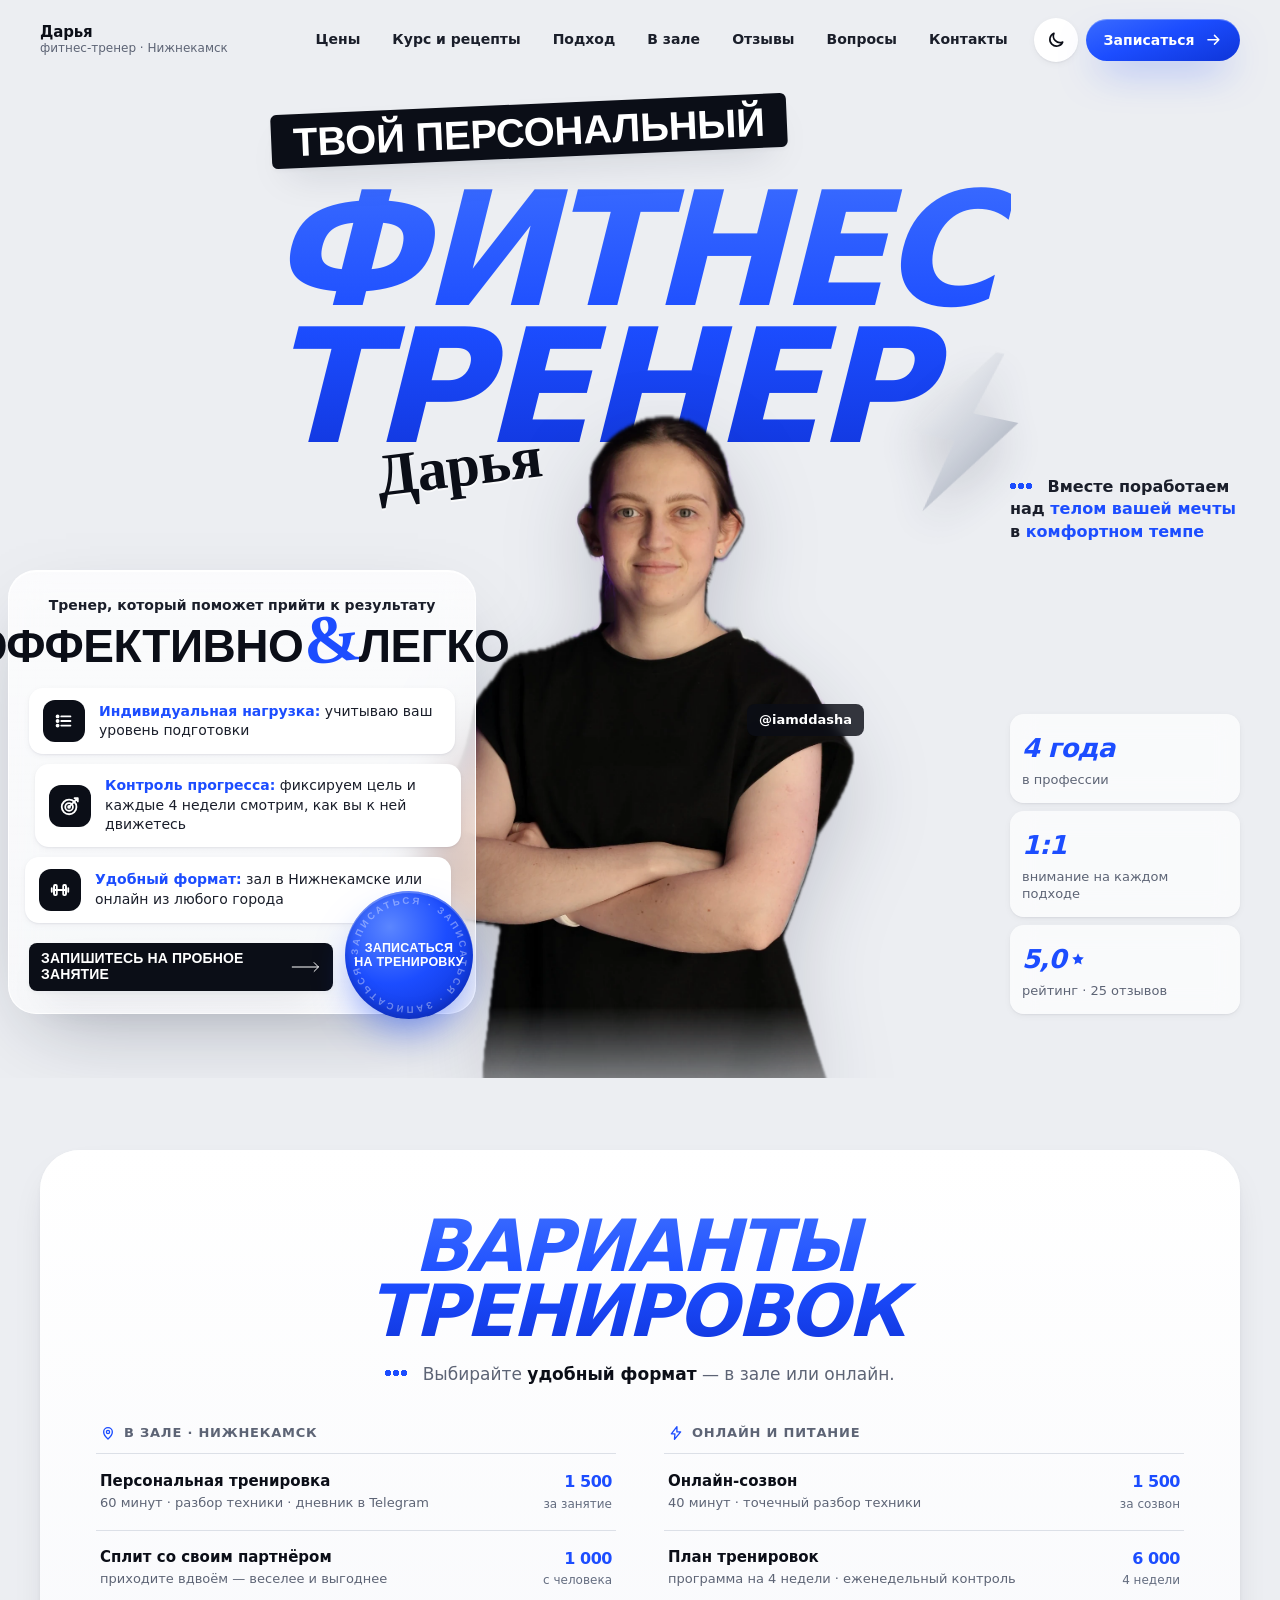
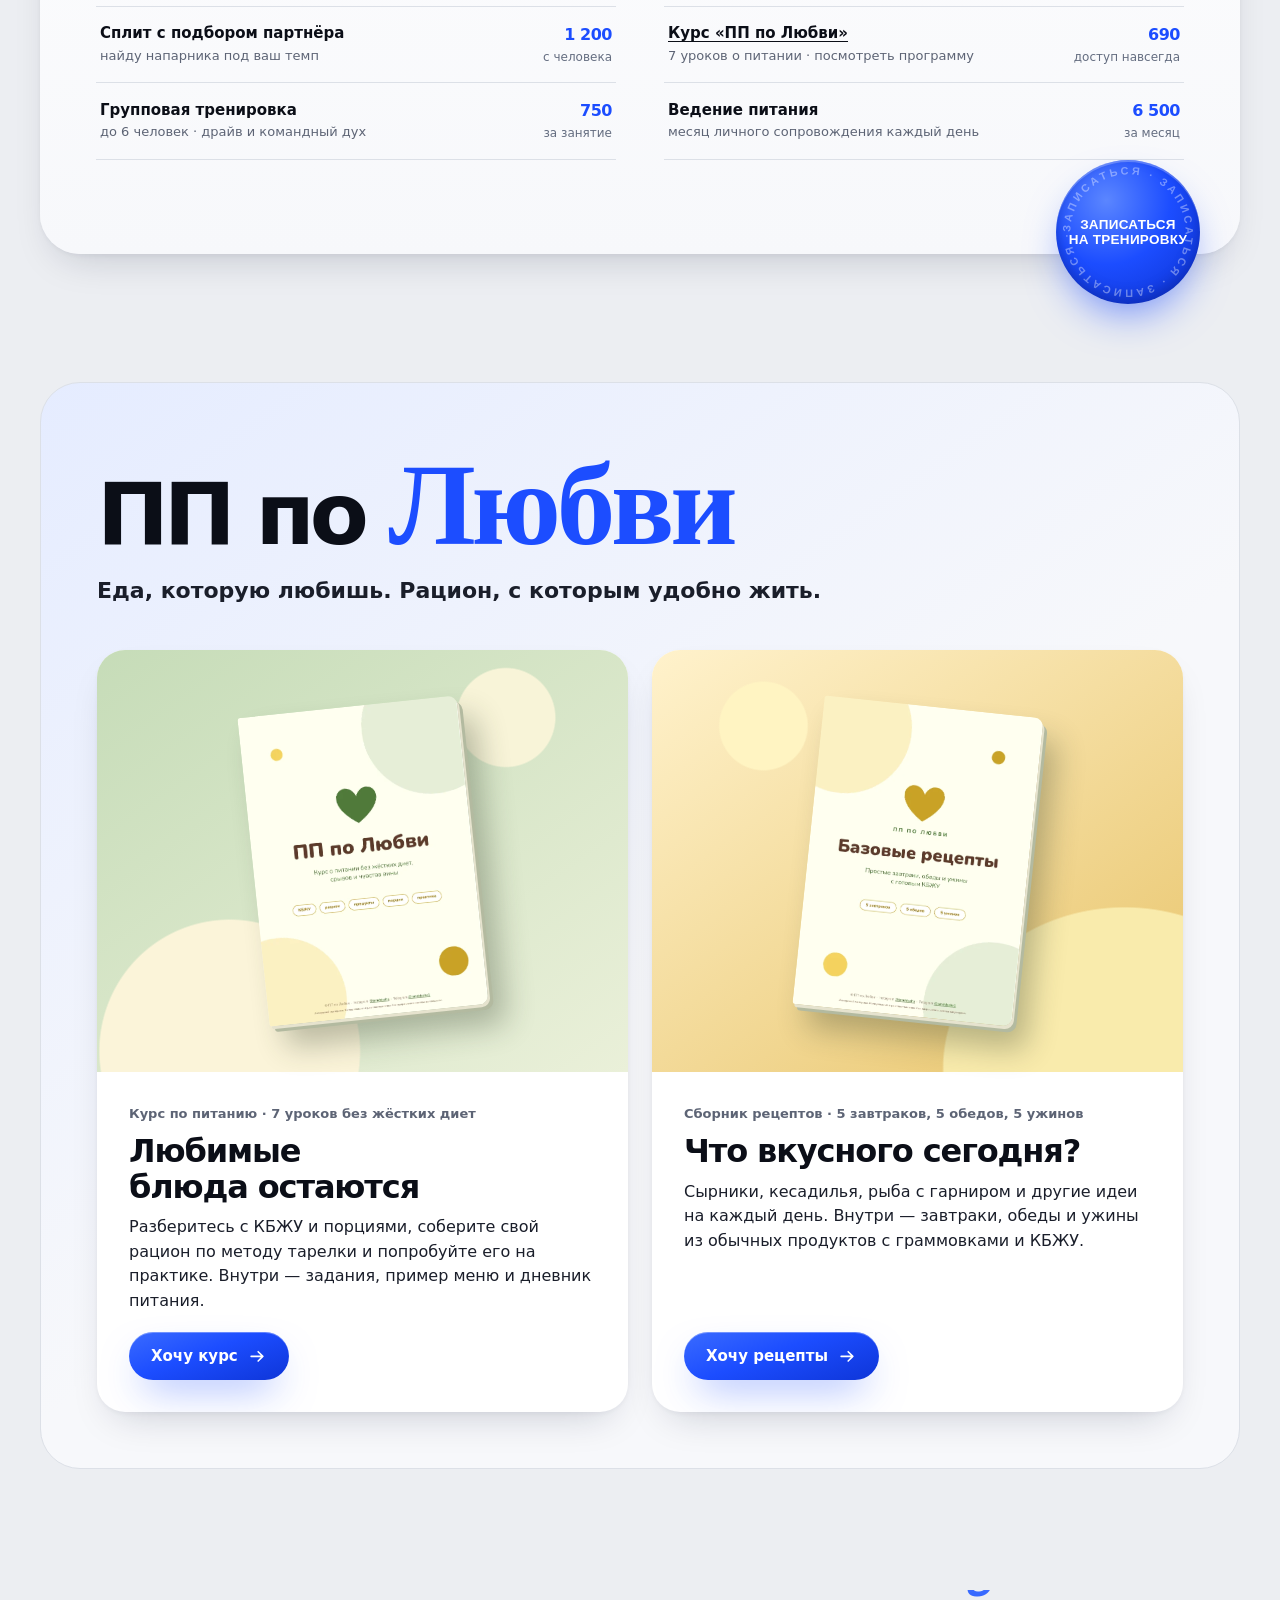
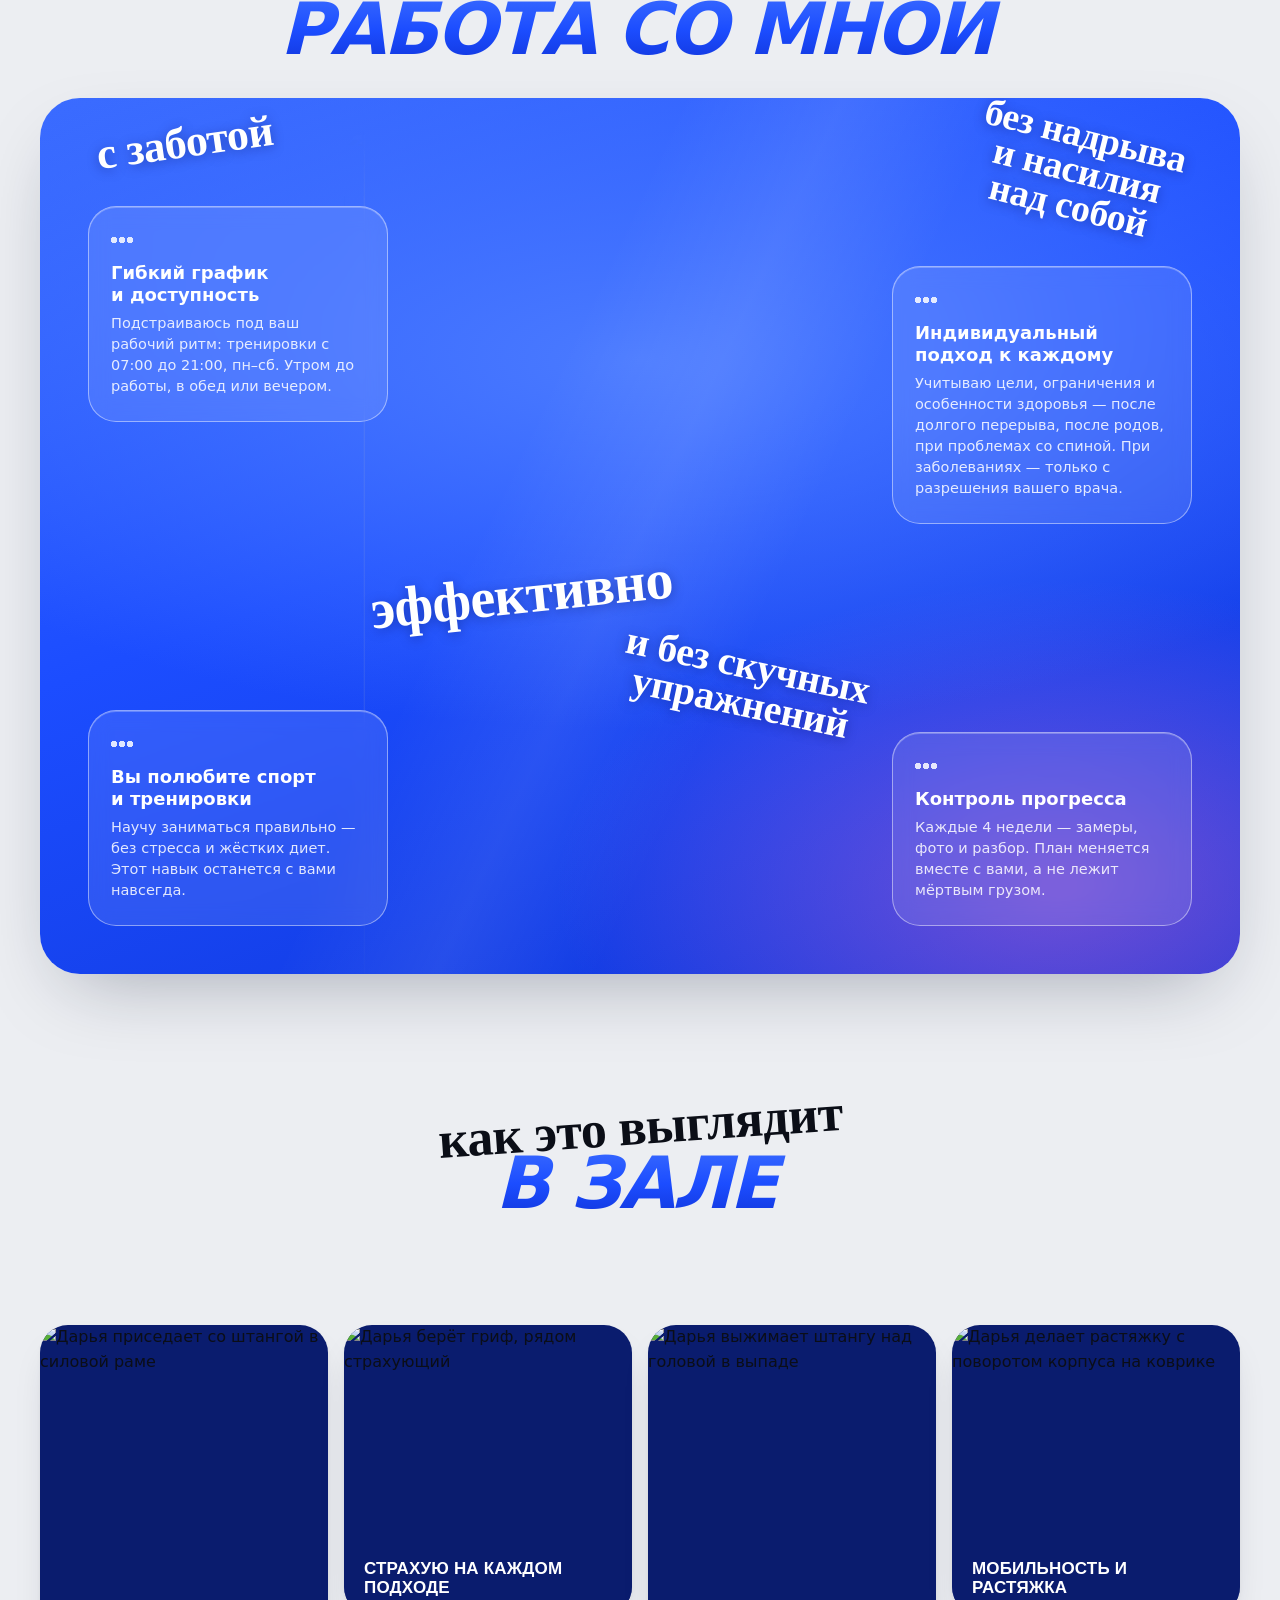
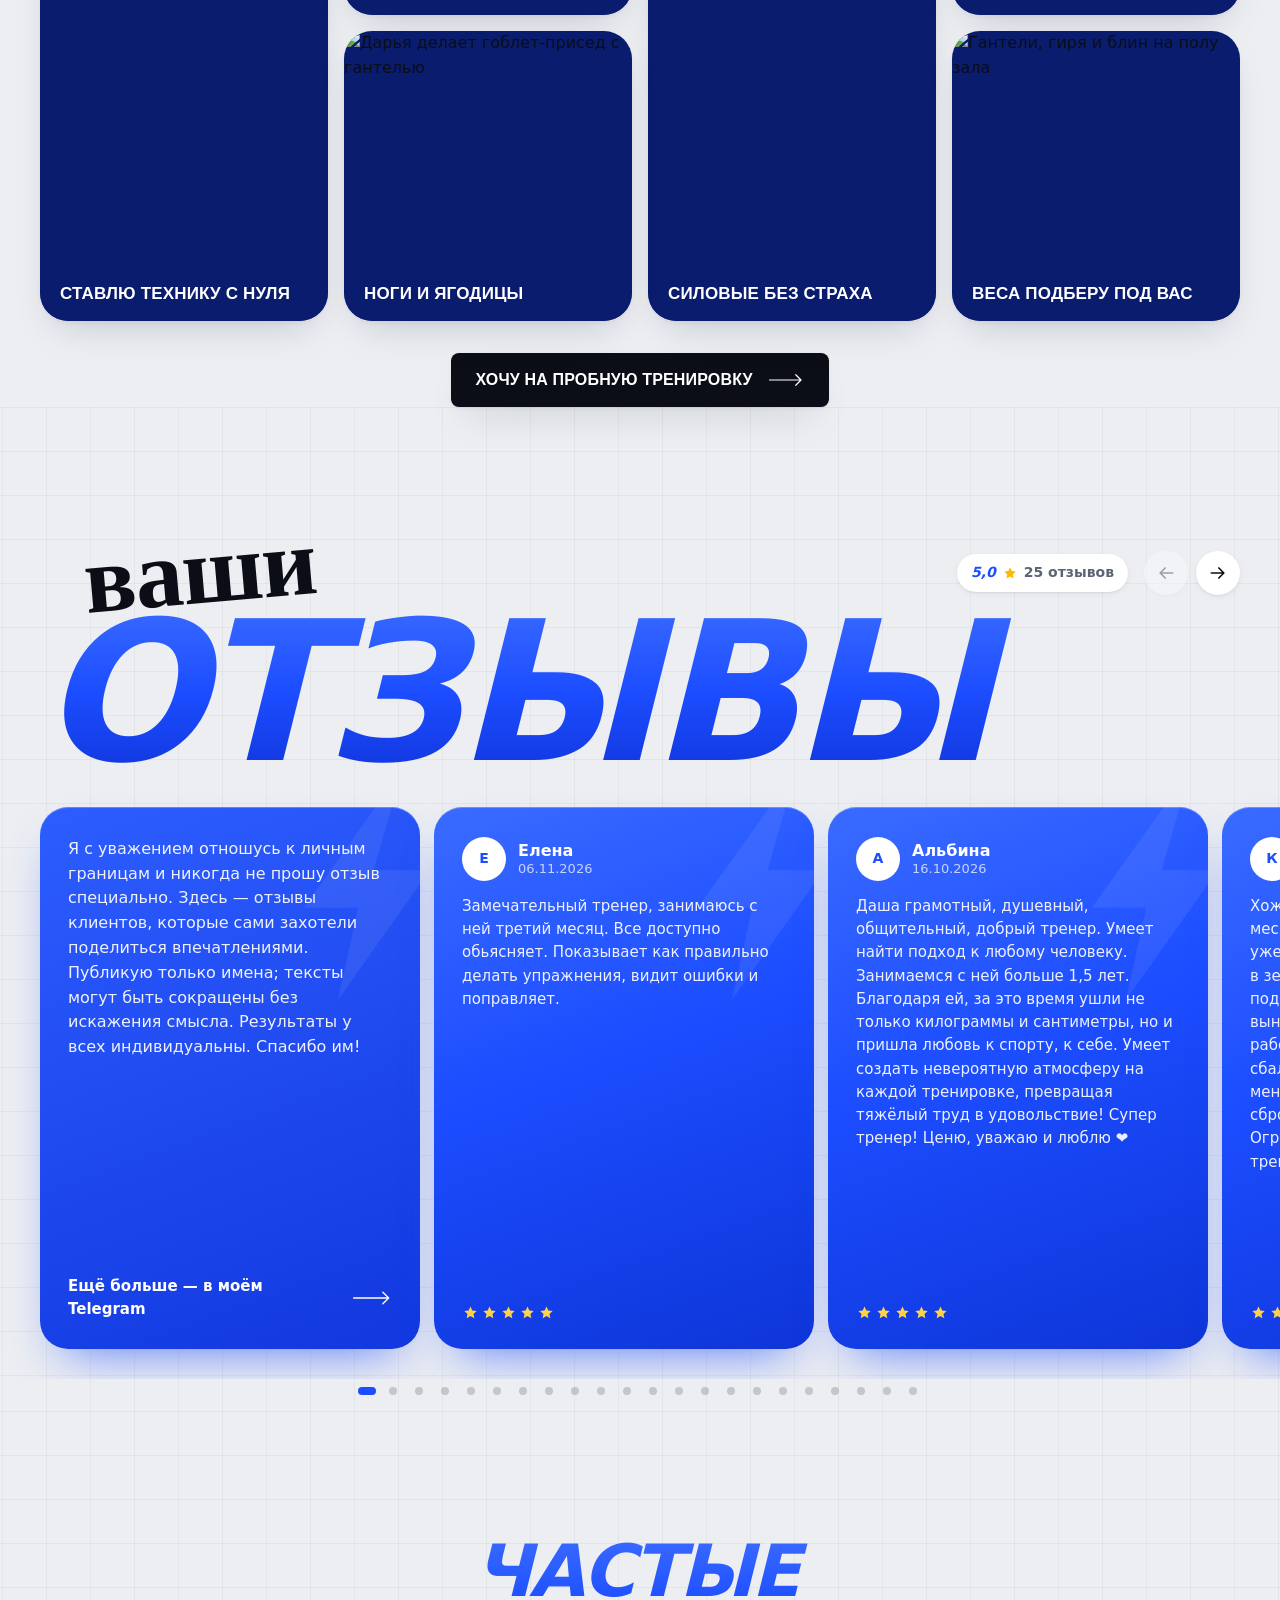
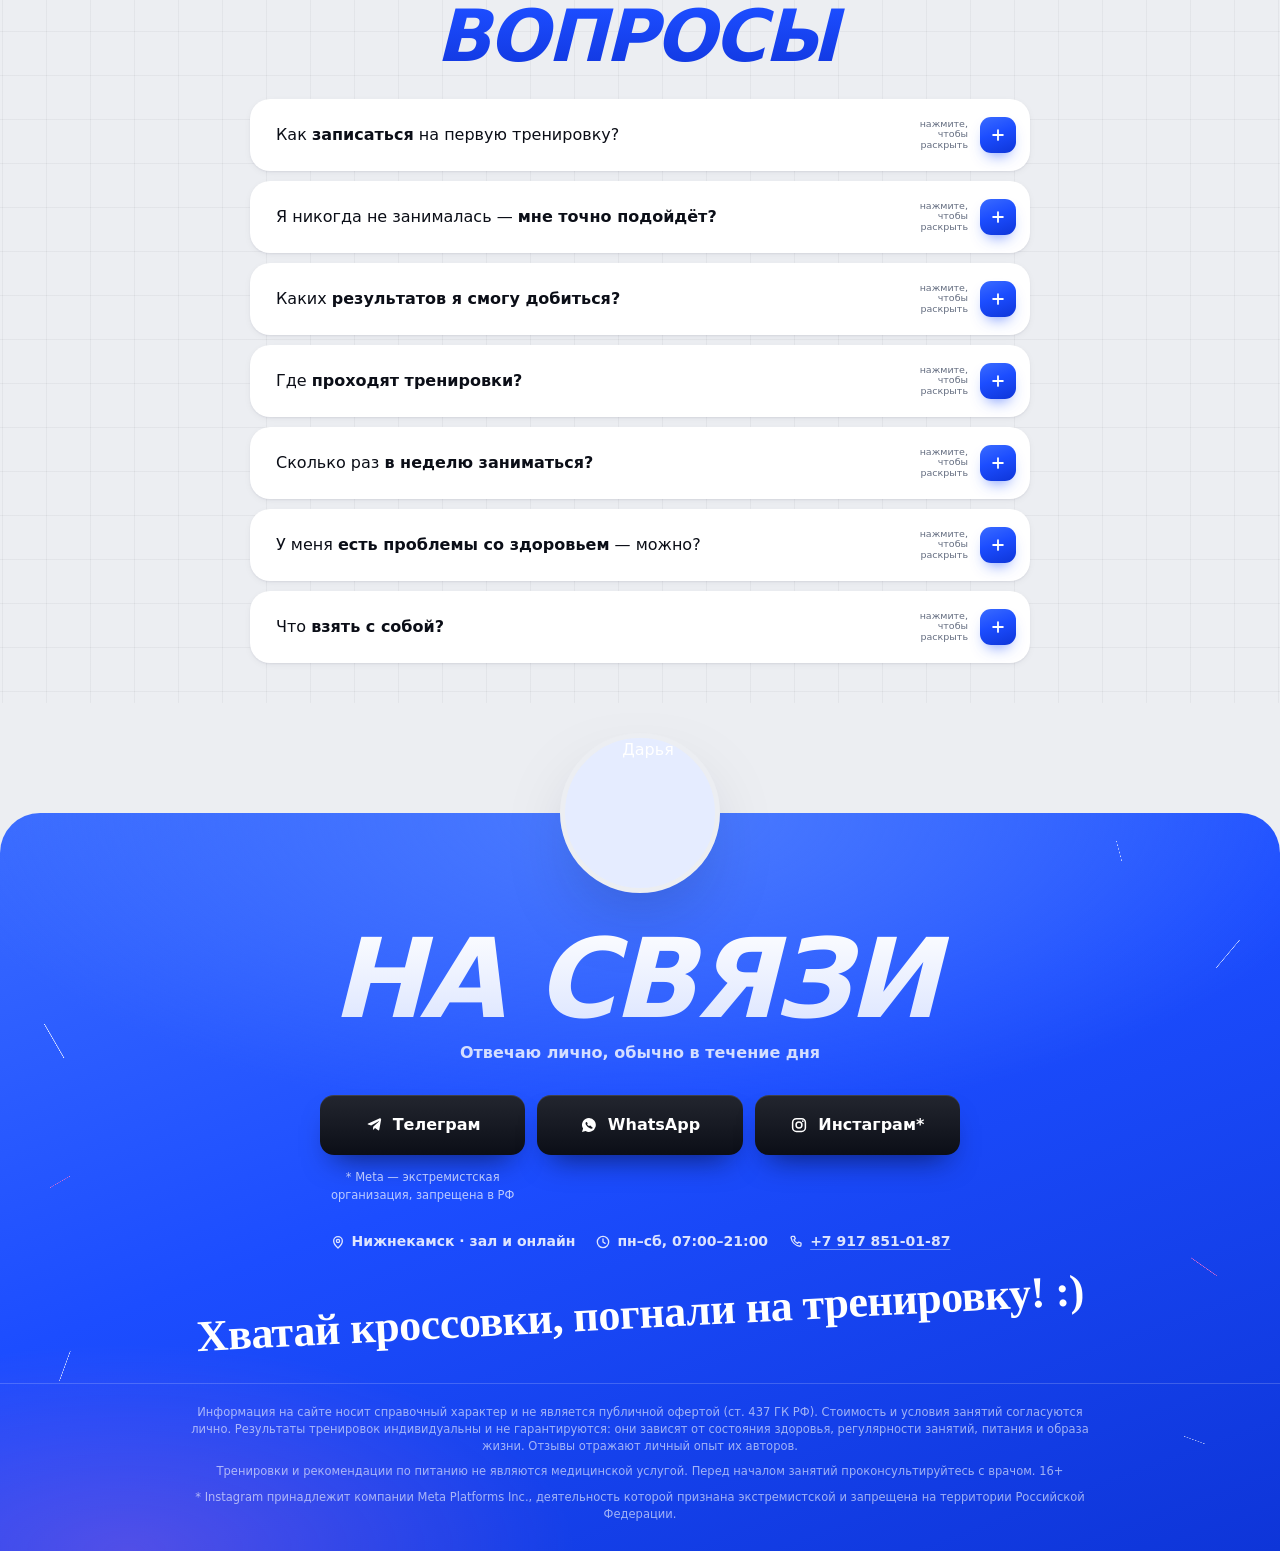
==== index.html @ 1521e399 "feat: add nutrition courses and polish the booking site" ====
<!DOCTYPE html>
<html lang="ru">
<head>
<meta charset="utf-8">
<meta name="viewport" content="width=device-width, initial-scale=1, viewport-fit=cover">
<title>Дарья — персональный фитнес-тренер в Нижнекамске</title>
<meta name="description" content="Персональные, сплит- и групповые тренировки в Нижнекамске и онлайн. Программа под ваш график, курс по питанию без жёстких диет и сборник рецептов с КБЖУ.">
<meta name="color-scheme" content="light dark">
<meta name="theme-color" content="#ECEEF2" media="(prefers-color-scheme: light)" data-theme-color="light">
<meta name="theme-color" content="#0B0E17" media="(prefers-color-scheme: dark)" data-theme-color="dark">
<script>
  /* apply the saved theme before first paint to avoid a light flash */
  (function () {
    try {
      var t = localStorage.getItem('theme');
      if (t === 'dark' || t === 'light') document.documentElement.setAttribute('data-theme', t);
    } catch (e) { /* storage blocked — follow the system theme */ }
  })();
</script>
<meta name="format-detection" content="telephone=no">
<link rel="canonical" href="https://manath-iq.github.io/trener-bot-site/">

<meta property="og:type" content="website">
<meta property="og:locale" content="ru_RU">
<meta property="og:title" content="Дарья — персональный фитнес-тренер в Нижнекамске">
<meta property="og:description" content="Тренировки в зале и онлайн, сплиты с партнёром, питание и техника. Работаем над телом вашей мечты — без надрыва и скучных упражнений.">
<meta property="og:url" content="https://manath-iq.github.io/trener-bot-site/">
<meta property="og:image" content="https://manath-iq.github.io/trener-bot-site/assets/img/og-cover.png?v=2">
<meta property="og:image:width" content="1200">
<meta property="og:image:height" content="630">
<meta property="og:image:alt" content="Дарья — персональный фитнес-тренер в Нижнекамске и онлайн">
<meta name="twitter:card" content="summary_large_image">

<link rel="icon" href="assets/img/favicon.svg" type="image/svg+xml">
<link rel="apple-touch-icon" href="assets/img/favicon.svg">
<link rel="preload" href="assets/fonts/unbounded-800-cyrillic.woff2" as="font" type="font/woff2" crossorigin>
<link rel="preload" href="assets/fonts/manrope-600-cyrillic.woff2" as="font" type="font/woff2" crossorigin>
<link rel="preload" href="assets/img/hero-bg.webp" as="image">
<link rel="stylesheet" href="assets/fonts/fonts.css?v=2">
<link rel="stylesheet" href="assets/css/styles.css?v=20">
<noscript><style>.cutout__img{opacity:1}.rv{opacity:1;transform:none}</style></noscript>
</head>
<body>

<!-- ============ ICON SPRITE ============ -->
<svg class="sprite" aria-hidden="true" focusable="false" width="0" height="0">
  <defs>
    <symbol id="i-arrow" viewBox="0 0 24 24"><path d="M4 12h15M13 6l6 6-6 6"/></symbol>
    <symbol id="i-arrow-long" viewBox="0 0 48 24"><path d="M2 12h42M37 5l7 7-7 7"/></symbol>
    <symbol id="i-check" viewBox="0 0 24 24"><path d="M4.5 12.5 9.5 17.5 19.5 6.5"/></symbol>
    <symbol id="i-star" viewBox="0 0 24 24"><path d="M12 3.5l2.6 5.6 6.1.8-4.5 4.2 1.2 6-5.4-3-5.4 3 1.2-6L3.3 9.9l6.1-.8z" fill="currentColor" stroke="none"/></symbol>
    <symbol id="i-pin" viewBox="0 0 24 24"><path d="M12 21s6.5-5.6 6.5-10.5A6.5 6.5 0 0 0 5.5 10.5C5.5 15.4 12 21 12 21z"/><circle cx="12" cy="10.5" r="2.4"/></symbol>
    <symbol id="i-clock" viewBox="0 0 24 24"><circle cx="12" cy="12" r="8.5"/><path d="M12 7.5V12l3.2 2"/></symbol>
    <symbol id="i-phone" viewBox="0 0 24 24"><path d="M6.5 3.5h3l1.4 3.6-2 1.5a10.5 10.5 0 0 0 5.5 5.5l1.5-2 3.6 1.4v3c0 1-.8 1.9-1.9 1.9A15.5 15.5 0 0 1 4.6 5.4c0-1 .9-1.9 1.9-1.9z"/></symbol>
    <symbol id="i-list" viewBox="0 0 24 24"><path d="M9 7h10M9 12h10M9 17h10"/><circle cx="5" cy="7" r="1.1" fill="currentColor"/><circle cx="5" cy="12" r="1.1" fill="currentColor"/><circle cx="5" cy="17" r="1.1" fill="currentColor"/></symbol>
    <symbol id="i-target" viewBox="0 0 24 24"><circle cx="11" cy="13" r="8"/><circle cx="11" cy="13" r="4.2"/><circle cx="11" cy="13" r="1" fill="currentColor"/><path d="M11 13 20.5 3.5M17 3.5h3.5V7"/></symbol>
    <symbol id="i-dumbbell" viewBox="0 0 24 24"><path d="M5.5 8.5v7M3 10v4M18.5 8.5v7M21 10v4M5.5 12h13"/><rect x="5.5" y="6.5" width="3" height="11" rx="1"/><rect x="15.5" y="6.5" width="3" height="11" rx="1"/></symbol>
    <symbol id="i-bolt" viewBox="0 0 24 24"><path d="M13.4 2.5 5 13.2h5.4L9.7 21.5 19 10.4h-5.6z"/></symbol>
    <symbol id="i-chevron" viewBox="0 0 24 24"><path d="M6 9.5 12 15.5 18 9.5"/></symbol>
    <symbol id="i-plus" viewBox="0 0 24 24"><path d="M12 5.5v13M5.5 12h13"/></symbol>
    <symbol id="i-close" viewBox="0 0 24 24"><path d="M6 6l12 12M18 6 6 18"/></symbol>
    <symbol id="i-menu" viewBox="0 0 24 24"><path d="M4 8h16M4 16h16"/></symbol>
    <symbol id="i-copy" viewBox="0 0 24 24"><rect x="8.5" y="8.5" width="11" height="11" rx="2.5"/><path d="M15.5 8.5v-1a2.5 2.5 0 0 0-2.5-2.5H7a2.5 2.5 0 0 0-2.5 2.5V13a2.5 2.5 0 0 0 2.5 2.5h1"/></symbol>
    <symbol id="i-tg" viewBox="0 0 24 24"><path d="M21.6 4.3 19 18.4c-.2.9-.7 1.1-1.5.7l-4.1-3-2 1.9c-.2.2-.4.4-.8.4l.3-4.2 7.7-7c.3-.3 0-.5-.5-.2L8.2 12.6l-4.1-1.3c-.9-.3-.9-.9.2-1.3L19.8 3c.8-.3 1.5.2 1.3 1.3z" fill="currentColor" stroke="none"/></symbol>
    <symbol id="i-ig" viewBox="0 0 24 24"><rect x="3.5" y="3.5" width="17" height="17" rx="5"/><circle cx="12" cy="12" r="3.9"/><circle cx="17.1" cy="6.9" r="1.15" fill="currentColor" stroke="none"/></symbol>
    <symbol id="i-sun" viewBox="0 0 24 24"><circle cx="12" cy="12" r="4"/><path d="M12 2.5v2M12 19.5v2M4.6 4.6 6 6M18 18l1.4 1.4M2.5 12h2M19.5 12h2M4.6 19.4 6 18M18 6l1.4-1.4"/></symbol>
    <symbol id="i-moon" viewBox="0 0 24 24"><path d="M20 14.5A8 8 0 0 1 9.5 4a8 8 0 1 0 10.5 10.5z"/></symbol>
    <symbol id="i-wa" viewBox="0 0 24 24"><path d="M12 2.6a9.3 9.3 0 0 0-7.9 14.2l-1.4 4.6 4.7-1.3A9.3 9.3 0 1 0 12 2.6zm5.1 13c-.2.6-1.2 1.2-1.7 1.3-.5.1-1 .1-1.7-.1a11.8 11.8 0 0 1-5.8-5.1c-.4-.7-.6-1.4-.5-2 0-.5.5-1.4 1-1.6.3-.1.7-.1.9.1l.8 1.4c.1.2.1.4 0 .6l-.4.5c-.1.2-.2.3 0 .6.4.7 1.4 1.7 2.2 2.1.3.1.4.1.6-.1l.5-.5c.2-.2.4-.2.6-.1l1.4.8c.2.2.3.5.2.8z" fill="currentColor" stroke="none"/></symbol>
  </defs>
</svg>

<a class="skiplink" href="#hero">К содержанию</a>

<div class="progress" aria-hidden="true"><span class="progress__bar" data-progress></span></div>

<!-- ============ NAV ============ -->
<header class="nav" data-nav>
  <div class="shell nav__inner">
    <a class="brand" href="#hero" aria-label="Дарья — на главную">
      <span class="brand__text"><b>Дарья</b><i>фитнес-тренер · Нижнекамск</i></span>
    </a>

    <nav class="nav__links" aria-label="Основная навигация">
      <a href="#formats">Цены</a>
      <a href="#nutrition">Курс и рецепты</a>
      <a href="#work">Подход</a>
      <a href="#gym">В зале</a>
      <a href="#reviews">Отзывы</a>
      <a href="#faq">Вопросы</a>
      <a href="#contact">Контакты</a>
    </nav>

    <div class="nav__side">
      <button class="themebtn" type="button" data-theme-toggle aria-label="Тёмная тема" aria-pressed="false">
        <svg class="ic themebtn__moon" aria-hidden="true"><use href="#i-moon"/></svg>
        <svg class="ic themebtn__sun" aria-hidden="true"><use href="#i-sun"/></svg>
      </button>
      <button class="btn btn--primary btn--sm nav__cta" type="button" data-open-modal>
        <span>Записаться</span>
        <svg class="ic" aria-hidden="true"><use href="#i-arrow"/></svg>
      </button>
      <button class="burger" type="button" aria-label="Меню" aria-expanded="false" aria-controls="site-menu" data-burger>
        <svg class="ic" aria-hidden="true"><use href="#i-menu"/></svg>
      </button>
    </div>
  </div>

  <div class="nav__panel" id="site-menu" data-nav-panel hidden>
    <a href="#formats">Варианты тренировок</a>
    <a href="#nutrition">Курс и рецепты</a>
    <a href="#work">Работа со мной</a>
    <a href="#gym">В зале</a>
    <a href="#reviews">Отзывы</a>
    <a href="#faq">Частые вопросы</a>
    <a href="#contact">На связи</a>
    <button class="nav__theme" type="button" data-theme-toggle aria-pressed="false">
      <svg class="ic themebtn__moon" aria-hidden="true"><use href="#i-moon"/></svg>
      <svg class="ic themebtn__sun" aria-hidden="true"><use href="#i-sun"/></svg>
      <span>Тёмная тема</span>
    </button>
    <button class="btn btn--primary btn--wide" type="button" data-open-modal>
      <span>Записаться на тренировку</span>
      <svg class="ic" aria-hidden="true"><use href="#i-arrow"/></svg>
    </button>
  </div>
</header>

<main>

<!-- ============ HERO ============ -->
<section class="hero" id="hero">
  <div class="hero__bg" aria-hidden="true"></div>

  <div class="shell hero__stage">
    <div class="hero__head">
      <div class="hero__titlebox">
        <span class="label rv" data-reveal>Твой персональный</span>
        <h1 class="hero__title display rv" data-reveal style="--i:1">
          <span>Фитнес</span>
          <span>тренер</span>
        </h1>
        <p class="hero__sub rv" data-reveal style="--i:2">
          <span class="dots" aria-hidden="true"></span>
          Вместе поработаем над <b>телом вашей мечты</b> в&nbsp;<b>комфортном темпе</b>
        </p>
      </div>
    </div>

    <div class="hero__media">
      <svg class="hero__bolt" viewBox="0 0 100 130" aria-hidden="true" data-parallax="0.08">
        <defs>
          <linearGradient id="bolt-g" x1="0" y1="0" x2="1" y2="1">
            <stop offset="0" stop-color="#FFFFFF"/>
            <stop offset=".55" stop-color="#C9CED8"/>
            <stop offset="1" stop-color="#8E96A6"/>
          </linearGradient>
        </defs>
        <path d="M62 4 14 72h32L34 126l54-76H55L68 4z" fill="url(#bolt-g)"/>
      </svg>

      <figure class="cutout cutout--hero" data-cutout>
        <img class="cutout__img" src="assets/img/daria-hero-plain.webp" alt="Дарья, персональный фитнес-тренер" width="1024" height="1813" fetchpriority="high">
      </figure>

      <span class="hero__sign script" aria-hidden="true">Дарья</span>
      <span class="hero__handle">@iamddasha</span>
    </div>

    <div class="hero__card glass rv" data-reveal style="--i:3">
      <p class="hero__kicker">Тренер, который поможет прийти к результату</p>
      <p class="hero__motto"><span>Эффективно</span><span class="amp script" aria-hidden="true">&amp;</span><span>легко</span></p>

      <ul class="perks">
        <li class="perk">
          <span class="perk__ic"><svg class="ic" aria-hidden="true"><use href="#i-list"/></svg></span>
          <p><b>Индивидуальная нагрузка:</b> учитываю ваш уровень подготовки</p>
        </li>
        <li class="perk">
          <span class="perk__ic"><svg class="ic" aria-hidden="true"><use href="#i-target"/></svg></span>
          <p><b>Контроль прогресса:</b> фиксируем цель и каждые 4 недели смотрим, как вы к ней движетесь</p>
        </li>
        <li class="perk">
          <span class="perk__ic"><svg class="ic" aria-hidden="true"><use href="#i-dumbbell"/></svg></span>
          <p><b>Удобный формат:</b> зал в Нижнекамске или онлайн из любого города</p>
        </li>
      </ul>

      <div class="cta-row">
        <button class="strip" type="button" data-open-modal data-trial>
          <span>Запишитесь на пробное занятие</span>
          <svg class="ic" aria-hidden="true"><use href="#i-arrow-long"/></svg>
        </button>
        <button class="badge" type="button" data-open-modal data-magnetic aria-label="Записаться на тренировку">
          <svg class="badge__ring" viewBox="0 0 200 200" aria-hidden="true">
            <path id="ring-1" d="M100 100m-80 0a80 80 0 1 1 160 0a80 80 0 1 1-160 0" fill="none"/>
            <text><textPath href="#ring-1" textLength="500">ЗАПИСАТЬСЯ · ЗАПИСАТЬСЯ · ЗАПИСАТЬСЯ · </textPath></text>
          </svg>
          <span class="badge__text">Записаться<br>на тренировку</span>
        </button>
      </div>
    </div>

    <dl class="hero__stats rv" data-reveal style="--i:4">
      <div><dt>4 года</dt><dd>в профессии</dd></div>
      <div><dt>1:1</dt><dd>внимание на каждом подходе</dd></div>
      <div><dt>5,0<svg class="ic" aria-hidden="true"><use href="#i-star"/></svg></dt><dd>рейтинг · 25 отзывов</dd></div>
    </dl>
  </div>
</section>

<!-- ============ PRICES ============ -->
<section class="sec" id="formats">
  <div class="shell">
    <div class="panel prices rv" data-reveal>
      <h2 class="display display--center">Варианты<br>тренировок</h2>
      <p class="lead lead--center">
        <span class="dots" aria-hidden="true"></span>
        Выбирайте <b>удобный формат</b> — в зале или онлайн.
      </p>

      <div class="pricing">
        <div class="pricegroup">
          <h3 class="pricegroup__title"><svg class="ic" aria-hidden="true"><use href="#i-pin"/></svg>В зале · Нижнекамск</h3>
          <ul class="pricelist">
            <li class="pricerow">
              <span class="pricerow__main"><b>Персональная тренировка</b><i>60 минут · разбор техники · дневник в Telegram</i></span>
              <span class="pricerow__price"><span class="pricebox"><b>1 500</b><i>за занятие</i></span></span>
            </li>
            <li class="pricerow">
              <span class="pricerow__main"><b>Сплит со своим партнёром</b><i>приходите вдвоём — веселее и выгоднее</i></span>
              <span class="pricerow__price"><span class="pricebox"><b>1 000</b><i>с человека</i></span></span>
            </li>
            <li class="pricerow">
              <span class="pricerow__main"><b>Сплит с подбором партнёра</b><i>найду напарника под ваш темп</i></span>
              <span class="pricerow__price"><span class="pricebox"><b>1 200</b><i>с человека</i></span></span>
            </li>
            <li class="pricerow">
              <span class="pricerow__main"><b>Групповая тренировка</b><i>до 6 человек · драйв и командный дух</i></span>
              <span class="pricerow__price"><span class="pricebox"><b>750</b><i>за занятие</i></span></span>
            </li>
          </ul>
        </div>

        <div class="pricegroup">
          <h3 class="pricegroup__title"><svg class="ic" aria-hidden="true"><use href="#i-bolt"/></svg>Онлайн и питание</h3>
          <ul class="pricelist">
            <li class="pricerow">
              <span class="pricerow__main"><b>Онлайн-созвон</b><i>40 минут · точечный разбор техники</i></span>
              <span class="pricerow__price"><span class="pricebox"><b>1 500</b><i>за созвон</i></span></span>
            </li>
            <li class="pricerow">
              <span class="pricerow__main"><b>План тренировок</b><i>программа на 4 недели · еженедельный контроль</i></span>
              <span class="pricerow__price"><span class="pricebox"><b>6 000</b><i>4 недели</i></span></span>
            </li>
            <li class="pricerow">
              <a class="pricerow__main price-course" href="#nutrition"><b>Курс «ПП по Любви»</b><i>7 уроков о питании · посмотреть программу</i></a>
              <span class="pricerow__price"><span class="pricebox"><b>690</b><i>доступ навсегда</i></span></span>
            </li>
            <li class="pricerow">
              <span class="pricerow__main"><b>Ведение питания</b><i>месяц личного сопровождения каждый день</i></span>
              <span class="pricerow__price"><span class="pricebox"><b>6 500</b><i>за месяц</i></span></span>
            </li>
          </ul>
        </div>
      </div>

      <div class="cta-row cta-row--panel">
        <button class="badge" type="button" data-open-modal data-magnetic aria-label="Записаться на тренировку">
          <svg class="badge__ring" viewBox="0 0 200 200" aria-hidden="true">
            <path id="ring-2" d="M100 100m-80 0a80 80 0 1 1 160 0a80 80 0 1 1-160 0" fill="none"/>
            <text><textPath href="#ring-2" textLength="500">ЗАПИСАТЬСЯ · ЗАПИСАТЬСЯ · ЗАПИСАТЬСЯ · </textPath></text>
          </svg>
          <span class="badge__text">Записаться<br>на тренировку</span>
        </button>
      </div>
    </div>
  </div>
</section>

<!-- ============ NUTRITION ============ -->
<section class="sec" aria-labelledby="nutrition-title">
  <div class="shell">
    <div class="nutrition" id="nutrition">
      <header class="nutrition__intro">
        <h2 id="nutrition-title">ПП по <em>Любви</em></h2>
        <p>Еда, которую любишь. Рацион, с которым удобно жить.</p>
      </header>

      <div class="nutrition__grid">
        <article class="nutrition-card">
          <div class="nutrition-card__art">
            <img src="assets/img/pp-course-cover.webp" alt="Обложка курса «ПП по Любви» с зелёным сердцем" width="581" height="820" loading="lazy" decoding="async">
          </div>
          <div class="nutrition-card__body">
            <p class="nutrition-card__meta">Курс по питанию · 7 уроков без жёстких диет</p>
            <h3>Любимые блюда остаются</h3>
            <p>Разберитесь с КБЖУ и порциями, соберите свой рацион по методу тарелки и попробуйте его на практике. Внутри — задания, пример меню и дневник питания.</p>
            <button class="btn btn--primary nutrition-card__order" type="button" data-open-modal data-material="Курс «ПП по Любви»">
              Хочу курс <svg class="ic" aria-hidden="true"><use href="#i-arrow"/></svg>
            </button>
          </div>
        </article>

        <article class="nutrition-card nutrition-card--recipes">
          <div class="nutrition-card__art">
            <img src="assets/img/pp-recipes-cover.webp" alt="Обложка сборника «ПП по Любви — рецепты» с золотым сердцем" width="581" height="820" loading="lazy" decoding="async">
          </div>
          <div class="nutrition-card__body">
            <p class="nutrition-card__meta">Сборник рецептов · 5 завтраков, 5 обедов, 5 ужинов</p>
            <h3>Что вкусного сегодня?</h3>
            <p>Сырники, кесадилья, рыба с гарниром и другие идеи на каждый день. Внутри — завтраки, обеды и ужины из обычных продуктов с граммовками и КБЖУ.</p>
            <button class="btn btn--primary nutrition-card__order" type="button" data-open-modal data-material="Сборник «ПП по Любви — рецепты»">
              Хочу рецепты <svg class="ic" aria-hidden="true"><use href="#i-arrow"/></svg>
            </button>
          </div>
        </article>
      </div>
    </div>
  </div>
</section>

<!-- ============ WORK WITH ME ============ -->
<section class="sec" id="work">
  <div class="shell">
    <h2 class="display display--center rv" data-reveal>Работа со мной</h2>

    <div class="work rv" data-reveal style="--i:1">
      <div class="work__photo" aria-hidden="true">
        <img src="assets/img/gym-press.webp" alt="" width="900" height="1350" loading="lazy">
      </div>

      <span class="script work__s work__s--1" aria-hidden="true">с заботой</span>
      <span class="script work__s work__s--2" aria-hidden="true">без надрыва<br>и насилия<br>над собой</span>
      <span class="script work__s work__s--3" aria-hidden="true">эффективно</span>
      <span class="script work__s work__s--4" aria-hidden="true">и без скучных<br>упражнений</span>

      <article class="wcard wcard--1">
        <span class="dots dots--light" aria-hidden="true"></span>
        <h3>Гибкий график и&nbsp;доступность</h3>
        <p>Подстраиваюсь под ваш рабочий ритм: тренировки с 07:00 до 21:00, пн–сб. Утром до работы, в обед или вечером.</p>
      </article>
      <article class="wcard wcard--2">
        <span class="dots dots--light" aria-hidden="true"></span>
        <h3>Индивидуальный подход к каждому</h3>
        <p>Учитываю цели, ограничения и особенности здоровья — после долгого перерыва, после родов, при проблемах со спиной. При заболеваниях — только с разрешения вашего врача.</p>
      </article>
      <article class="wcard wcard--3">
        <span class="dots dots--light" aria-hidden="true"></span>
        <h3>Вы полюбите спорт и&nbsp;тренировки</h3>
        <p>Научу заниматься правильно — без стресса и жёстких диет. Этот навык останется с вами навсегда.</p>
      </article>
      <article class="wcard wcard--4">
        <span class="dots dots--light" aria-hidden="true"></span>
        <h3>Контроль прогресса</h3>
        <p>Каждые 4 недели — замеры, фото и разбор. План меняется вместе с вами, а не лежит мёртвым грузом.</p>
      </article>
    </div>
  </div>
</section>

<!-- ============ IN THE GYM ============ -->
<section class="sec" id="gym">
  <div class="shell">
    <header class="gymhead">
      <span class="script gymhead__pre rv" data-reveal>как это выглядит</span>
      <h2 class="display display--center rv" data-reveal style="--i:1">В зале</h2>
      <p class="lead lead--center rv" data-reveal style="--i:2">
        <span class="dots" aria-hidden="true"></span>
        Настоящие кадры с тренировок, <b>никаких стоковых фото</b>.
      </p>
    </header>

    <div class="gym">
      <figure class="gym__item gym__item--tall rv" data-reveal style="--i:1; --pos: 50% 60%">
        <img src="assets/img/gym-squat.webp" alt="Дарья приседает со штангой в силовой раме" width="900" height="1350" loading="lazy">
        <figcaption>Ставлю технику с нуля</figcaption>
      </figure>
      <figure class="gym__item rv" data-reveal style="--i:2; --pos: 60% 40%">
        <img src="assets/img/gym-coach.webp" alt="Дарья берёт гриф, рядом страхующий" width="900" height="1350" loading="lazy">
        <figcaption>Страхую на каждом подходе</figcaption>
      </figure>
      <figure class="gym__item gym__item--tall rv" data-reveal style="--i:3; --pos: 40% 50%">
        <img src="assets/img/gym-press.webp" alt="Дарья выжимает штангу над головой в выпаде" width="900" height="1350" loading="lazy">
        <figcaption>Силовые без страха</figcaption>
      </figure>
      <figure class="gym__item rv" data-reveal style="--i:4; --pos: 50% 62%">
        <img src="assets/img/gym-stretch.webp" alt="Дарья делает растяжку с поворотом корпуса на коврике" width="900" height="1350" loading="lazy">
        <figcaption>Мобильность и растяжка</figcaption>
      </figure>
      <figure class="gym__item rv" data-reveal style="--i:5; --pos: 50% 55%">
        <img src="assets/img/gym-goblet.webp" alt="Дарья делает гоблет-присед с гантелью" width="900" height="1350" loading="lazy">
        <figcaption>Ноги и ягодицы</figcaption>
      </figure>
      <figure class="gym__item rv" data-reveal style="--i:6; --pos: 50% 65%">
        <img src="assets/img/gym-kit.webp" alt="Гантели, гиря и блин на полу зала" width="900" height="1350" loading="lazy">
        <figcaption>Веса подберу под вас</figcaption>
      </figure>
    </div>

    <div class="gym__cta rv" data-reveal>
      <button class="strip" type="button" data-open-modal data-trial>
        <span>Хочу на пробную тренировку</span>
        <svg class="ic" aria-hidden="true"><use href="#i-arrow-long"/></svg>
      </button>
    </div>
  </div>
</section>

<!-- ============ REVIEWS ============ -->
<section class="sec sec--grid" id="reviews">
  <div class="shell">
    <header class="revhead">
      <span class="script revhead__pre rv" data-reveal>ваши</span>
      <h2 class="display display--huge revhead__title rv" data-reveal style="--i:1">отзывы</h2>
      <div class="revhead__side rv" data-reveal style="--i:2">
        <span class="rating"><b>5,0</b><svg class="ic" aria-hidden="true"><use href="#i-star"/></svg><i>25 отзывов</i></span>
        <div class="rev-nav">
          <button class="round-btn round-btn--prev" type="button" data-rev-prev aria-label="Предыдущий отзыв">
            <svg class="ic" aria-hidden="true"><use href="#i-arrow"/></svg>
          </button>
          <button class="round-btn" type="button" data-rev-next aria-label="Следующий отзыв">
            <svg class="ic" aria-hidden="true"><use href="#i-arrow"/></svg>
          </button>
        </div>
      </div>
    </header>
  </div>

  <div class="reviews" data-reviews>
    <div class="reviews__track" data-rev-track tabindex="0" aria-label="Отзывы клиентов, листаются в сторону">

      <article class="review review--intro">
        <p>Я с уважением отношусь к личным границам и никогда не прошу отзыв специально. Здесь — отзывы клиентов, которые сами захотели поделиться впечатлениями. Публикую только имена; тексты могут быть сокращены без искажения смысла. Результаты у всех индивидуальны. Спасибо им!</p>
        <a class="review__more" href="https://t.me/iamddasha1" target="_blank" rel="noopener noreferrer">
          <span>Ещё больше — в моём Telegram</span>
          <svg class="ic" aria-hidden="true"><use href="#i-arrow-long"/></svg>
        </a>
      </article>

      <article class="review">
        <div class="review__top">
          <span class="review__ava" aria-hidden="true">Е</span>
          <div class="review__who"><b>Елена</b><time datetime="2026-11-06">06.11.2026</time></div>
        </div>
        <p>Замечательный тренер, занимаюсь с ней третий месяц. Все доступно обьясняет. Показывает как правильно делать упражнения, видит ошибки и поправляет.</p>
        <span class="stars" role="img" aria-label="Оценка 5 из 5"><svg class="ic" aria-hidden="true"><use href="#i-star"/></svg><svg class="ic" aria-hidden="true"><use href="#i-star"/></svg><svg class="ic" aria-hidden="true"><use href="#i-star"/></svg><svg class="ic" aria-hidden="true"><use href="#i-star"/></svg><svg class="ic" aria-hidden="true"><use href="#i-star"/></svg></span>
      </article>

      <article class="review">
        <div class="review__top">
          <span class="review__ava" aria-hidden="true">А</span>
          <div class="review__who"><b>Альбина</b><time datetime="2026-10-16">16.10.2026</time></div>
        </div>
        <p>Даша грамотный, душевный, общительный, добрый тренер. Умеет найти подход к любому человеку. Занимаемся с ней больше 1,5 лет. Благодаря ей, за это время ушли не только килограммы и сантиметры, но и пришла любовь к спорту, к себе. Умеет создать невероятную атмосферу на каждой тренировке, превращая тяжёлый труд в удовольствие! Супер тренер! Ценю, уважаю и люблю ❤️</p>
        <span class="stars" role="img" aria-label="Оценка 5 из 5"><svg class="ic" aria-hidden="true"><use href="#i-star"/></svg><svg class="ic" aria-hidden="true"><use href="#i-star"/></svg><svg class="ic" aria-hidden="true"><use href="#i-star"/></svg><svg class="ic" aria-hidden="true"><use href="#i-star"/></svg><svg class="ic" aria-hidden="true"><use href="#i-star"/></svg></span>
      </article>

      <article class="review">
        <div class="review__top">
          <span class="review__ava" aria-hidden="true">К</span>
          <div class="review__who"><b>Кристина</b><time datetime="2026-09-16">16.09.2026</time></div>
        </div>
        <p>Хожу на тренировки в Дарье уже месяц. За этот короткий промежуток уже увидела превосходные результаты в зеркале, прорисовался пресс, поднялась попа, стала более выносливой, когда поднимаюсь на работу не запыхаюсь. Дарья составила сбалансированный рацион питания. У меня появилась легкость в желудке и я сбросила пару лишних килограмм. Огромное спасибо! Буду продолжать тренироваться с Вами дальше! Чмок</p>
        <span class="stars" role="img" aria-label="Оценка 5 из 5"><svg class="ic" aria-hidden="true"><use href="#i-star"/></svg><svg class="ic" aria-hidden="true"><use href="#i-star"/></svg><svg class="ic" aria-hidden="true"><use href="#i-star"/></svg><svg class="ic" aria-hidden="true"><use href="#i-star"/></svg><svg class="ic" aria-hidden="true"><use href="#i-star"/></svg></span>
      </article>

      <article class="review">
        <div class="review__top">
          <span class="review__ava" aria-hidden="true">А</span>
          <div class="review__who"><b>Анастасия</b><time datetime="2026-09-15">15.09.2026</time></div>
        </div>
        <p>Знаю Дарью давно, занималась под ее руководством в другом клубе. Также вместе ездили на Гонку Героев, уже знакома с ней 6 лет. Дарья очень отзывчивый, добрый, мотивирующий тренер. Четко и понятно показывает и объясняет! Она подготовит вас и к соревнованиям, ГТО, а если вы новичок, то поставит технику и всему научит, а также составит план питания. Рекомендую!</p>
        <span class="stars" role="img" aria-label="Оценка 5 из 5"><svg class="ic" aria-hidden="true"><use href="#i-star"/></svg><svg class="ic" aria-hidden="true"><use href="#i-star"/></svg><svg class="ic" aria-hidden="true"><use href="#i-star"/></svg><svg class="ic" aria-hidden="true"><use href="#i-star"/></svg><svg class="ic" aria-hidden="true"><use href="#i-star"/></svg></span>
      </article>

      <article class="review">
        <div class="review__top">
          <span class="review__ava" aria-hidden="true">Т</span>
          <div class="review__who"><b>Татьяна</b><time datetime="2026-08-26">26.08.2026</time></div>
        </div>
        <p>Так как в зале начала заниматься впервые, то поняла, что мне нужен тренер. Моими критериями к тренеру были: тактичность, пунктуальность, ответственность, знание своего дела. Моими целями были: &quot;поставить&quot; технику, стать выносливее.<br>Я выбрала Дарью. И не ошиблась! С Дарьей очень комфортно, нет страха показаться глупой, задав, казалось бы, банальный вопрос - все объяснит. С упражнениями также. Всегда заинтересована в прогрессе, все тренировки фиксирует письменно.Спасибо за продуктивные тренировки</p>
        <span class="stars" role="img" aria-label="Оценка 5 из 5"><svg class="ic" aria-hidden="true"><use href="#i-star"/></svg><svg class="ic" aria-hidden="true"><use href="#i-star"/></svg><svg class="ic" aria-hidden="true"><use href="#i-star"/></svg><svg class="ic" aria-hidden="true"><use href="#i-star"/></svg><svg class="ic" aria-hidden="true"><use href="#i-star"/></svg></span>
      </article>

      <article class="review">
        <div class="review__top">
          <span class="review__ava" aria-hidden="true">О</span>
          <div class="review__who"><b>Ольга</b><time datetime="2026-07-10">10.07.2026</time></div>
        </div>
        <p>Дарья - супер тренер! Это человек душа 💫 Максимально ответственно подходит к делу. Я ходила к ней в мини группах, отличный подход, супер комфортно ⚡ Если еще не выбрали тренера, go к ней ✨</p>
        <span class="stars" role="img" aria-label="Оценка 5 из 5"><svg class="ic" aria-hidden="true"><use href="#i-star"/></svg><svg class="ic" aria-hidden="true"><use href="#i-star"/></svg><svg class="ic" aria-hidden="true"><use href="#i-star"/></svg><svg class="ic" aria-hidden="true"><use href="#i-star"/></svg><svg class="ic" aria-hidden="true"><use href="#i-star"/></svg></span>
      </article>

      <article class="review">
        <div class="review__top">
          <span class="review__ava" aria-hidden="true">Г</span>
          <div class="review__who"><b>Гульнара</b><time datetime="2026-07-09">09.07.2026</time></div>
        </div>
        <p>Дарья Руслановна— прекрасный тренер! 🌟 Очень внимательная, профессиональная и мотивирующая. Тренировки проходят комфортно, интересно и при этом эффективно. Всегда поддержит🫂, объяснит технику и подберёт нагрузку под возможности и цели. С ней действительно хочется заниматься и не пропускать тренировки💪.<br><br>Все супер, я очень довольна и с удовольствием рекомендую Дарью❤️ всем, кто ищет грамотного и приятного фитнес-тренера!</p>
        <span class="stars" role="img" aria-label="Оценка 5 из 5"><svg class="ic" aria-hidden="true"><use href="#i-star"/></svg><svg class="ic" aria-hidden="true"><use href="#i-star"/></svg><svg class="ic" aria-hidden="true"><use href="#i-star"/></svg><svg class="ic" aria-hidden="true"><use href="#i-star"/></svg><svg class="ic" aria-hidden="true"><use href="#i-star"/></svg></span>
      </article>

      <article class="review">
        <div class="review__top">
          <span class="review__ava" aria-hidden="true">М</span>
          <div class="review__who"><b>Мария</b><time datetime="2026-06-09">09.06.2026</time></div>
        </div>
        <p>Мне 75 лет.Начала заниматься с Дарьей стало чувствовать себя лучше.Хорошо находит со всеми общий язык.Я ходила с палками, а сейчас хожу без них.Спасибо Дарье Руслановне!</p>
        <span class="stars" role="img" aria-label="Оценка 5 из 5"><svg class="ic" aria-hidden="true"><use href="#i-star"/></svg><svg class="ic" aria-hidden="true"><use href="#i-star"/></svg><svg class="ic" aria-hidden="true"><use href="#i-star"/></svg><svg class="ic" aria-hidden="true"><use href="#i-star"/></svg><svg class="ic" aria-hidden="true"><use href="#i-star"/></svg></span>
      </article>

      <article class="review">
        <div class="review__top">
          <span class="review__ava" aria-hidden="true">М</span>
          <div class="review__who"><b>Мяу</b><time datetime="2026-03-24">24.03.2026</time></div>
        </div>
        <p>Дарья лучшая! Мне очень понравилось то, что она не даёт расслабиться когда казалось бы пропадают мотивация и силы, помогает добить подходы до конца, поддерживает, следит за правильностью выполнения упражнений, а так же с ней можно поговорить по душам между подходами🥰 Очень приятная девушка, советую 💘</p>
        <span class="stars" role="img" aria-label="Оценка 5 из 5"><svg class="ic" aria-hidden="true"><use href="#i-star"/></svg><svg class="ic" aria-hidden="true"><use href="#i-star"/></svg><svg class="ic" aria-hidden="true"><use href="#i-star"/></svg><svg class="ic" aria-hidden="true"><use href="#i-star"/></svg><svg class="ic" aria-hidden="true"><use href="#i-star"/></svg></span>
      </article>

      <article class="review">
        <div class="review__top">
          <span class="review__ava" aria-hidden="true">И</span>
          <div class="review__who"><b>Ирина</b><time datetime="2026-01-28">28.01.2026</time></div>
        </div>
        <p>Благодарю тренера Дарью за профессиональный подход к тренировкам и внимательное отношение к каждому клиенту! Особенно хочу отметить её умение грамотно составить программу тренировок с учётом индивидуальных особенностей и целей. Каждое занятие проходит максимально эффективно благодаря чёткой структуре и грамотной технике выполнения упражнений.<br>Дарья всегда следит за правильностью выполнения упражнений, корректирует ошибки и мотивирует на достижение новых результатов! От всей души рекомендую Дарью</p>
        <span class="stars" role="img" aria-label="Оценка 5 из 5"><svg class="ic" aria-hidden="true"><use href="#i-star"/></svg><svg class="ic" aria-hidden="true"><use href="#i-star"/></svg><svg class="ic" aria-hidden="true"><use href="#i-star"/></svg><svg class="ic" aria-hidden="true"><use href="#i-star"/></svg><svg class="ic" aria-hidden="true"><use href="#i-star"/></svg></span>
      </article>

      <article class="review">
        <div class="review__top">
          <span class="review__ava" aria-hidden="true">Э</span>
          <div class="review__who"><b>Эльвира</b><time datetime="2026-01-27">27.01.2026</time></div>
        </div>
        <p>В спорте новичок. В рандомный день решила, что хочу здоровое, подтянутое тело. Заниматься дома:лень, некогда,устала.Абонементы в зал ранее приобретала, но толком не ходила. Поняла, что без персонального тренера мне не обойтись. К Даше попала на Smart Start, где она быстро расположила к себе. Ее профессиональный подход и открытость-впечатлила.Она не только показывает упражнение, но и следит,чтоб работали именно нужные мышцы.Вот уже 3 месяца занимаюсь с Дашей и мой результат заметен окружающим.</p>
        <span class="stars" role="img" aria-label="Оценка 5 из 5"><svg class="ic" aria-hidden="true"><use href="#i-star"/></svg><svg class="ic" aria-hidden="true"><use href="#i-star"/></svg><svg class="ic" aria-hidden="true"><use href="#i-star"/></svg><svg class="ic" aria-hidden="true"><use href="#i-star"/></svg><svg class="ic" aria-hidden="true"><use href="#i-star"/></svg></span>
      </article>

      <article class="review">
        <div class="review__top">
          <span class="review__ava" aria-hidden="true">Л</span>
          <div class="review__who"><b>Лилия</b><time datetime="2025-12-28">28.12.2025</time></div>
        </div>
        <p>Если вам нужен тренер,то это к Дарье!Помогает готовиться к соревнованиям!</p>
        <span class="stars" role="img" aria-label="Оценка 5 из 5"><svg class="ic" aria-hidden="true"><use href="#i-star"/></svg><svg class="ic" aria-hidden="true"><use href="#i-star"/></svg><svg class="ic" aria-hidden="true"><use href="#i-star"/></svg><svg class="ic" aria-hidden="true"><use href="#i-star"/></svg><svg class="ic" aria-hidden="true"><use href="#i-star"/></svg></span>
      </article>

      <article class="review">
        <div class="review__top">
          <span class="review__ava" aria-hidden="true">К</span>
          <div class="review__who"><b>Ксения</b><time datetime="2025-12-01">01.12.2025</time></div>
        </div>
        <p>Дарья Руслановна отлично знает свое дело! Все тренировки составляются с конкретным подходом на запрос. Тренировки не похожи между собой, тем очень интересно заниматься. Учитывает состояние на момент тренировки). Всегда знает, как и чем замотивировать! После занятий уходишь заряженный. Я рада, что выбрала её в качестве личного тренера! Благодарю! ❤️</p>
        <span class="stars" role="img" aria-label="Оценка 5 из 5"><svg class="ic" aria-hidden="true"><use href="#i-star"/></svg><svg class="ic" aria-hidden="true"><use href="#i-star"/></svg><svg class="ic" aria-hidden="true"><use href="#i-star"/></svg><svg class="ic" aria-hidden="true"><use href="#i-star"/></svg><svg class="ic" aria-hidden="true"><use href="#i-star"/></svg></span>
      </article>

      <article class="review">
        <div class="review__top">
          <span class="review__ava" aria-hidden="true">В</span>
          <div class="review__who"><b>Вероника</b><time datetime="2025-10-22">22.10.2025</time></div>
        </div>
        <p>Дарья - профессионал в своём деле! Находит индивидуальный подход к каждому человеку, даёт больше уверенности в выполнении задач 👍🏻 За маленький срок , я чувствую, что мое тело становится на шаг к совершенству 😌 Тренировки с Дарьей проходят очень быстро и незаметно) Рекомендую 💪🏼</p>
        <span class="stars" role="img" aria-label="Оценка 5 из 5"><svg class="ic" aria-hidden="true"><use href="#i-star"/></svg><svg class="ic" aria-hidden="true"><use href="#i-star"/></svg><svg class="ic" aria-hidden="true"><use href="#i-star"/></svg><svg class="ic" aria-hidden="true"><use href="#i-star"/></svg><svg class="ic" aria-hidden="true"><use href="#i-star"/></svg></span>
      </article>

      <article class="review">
        <div class="review__top">
          <span class="review__ava" aria-hidden="true">А</span>
          <div class="review__who"><b>Аделина</b><time datetime="2025-09-22">22.09.2025</time></div>
        </div>
        <p>Дарья - шикарный и высококвалифицированный тренер. Я безумно переживала перед первой тренировкой, но мы с первых минут нашли общий язык и теперь я выхожу с каждой тренировки с огромным зарядом позитива. Однако, несмотря на хиханьки и хаханьки, она все равно считает каждое повторение и следит за техникой. В общем, ни на секунду не пожалеете, обратившись к ней. Дарья не даст опустить руки, даже если вам кажется, что гантели по 10 кг - приклеены 😇</p>
        <span class="stars" role="img" aria-label="Оценка 5 из 5"><svg class="ic" aria-hidden="true"><use href="#i-star"/></svg><svg class="ic" aria-hidden="true"><use href="#i-star"/></svg><svg class="ic" aria-hidden="true"><use href="#i-star"/></svg><svg class="ic" aria-hidden="true"><use href="#i-star"/></svg><svg class="ic" aria-hidden="true"><use href="#i-star"/></svg></span>
      </article>

      <article class="review">
        <div class="review__top">
          <span class="review__ava" aria-hidden="true">Д</span>
          <div class="review__who"><b>Диана</b><time datetime="2025-09-20">20.09.2025</time></div>
        </div>
        <p>Дарья - настоящий профессионал и очень приятный человек! Я занимаюсь с ней уже больше года и перешла вместе с ней из другого клуба. Даша добрая, внимательная и легко находит общий язык, поэтому тренировки всегда проходят в комфортной и дружелюбной атмосфере. Она грамотно разрабатывает индивидуальную программу, следит за прогрессом и мотивирует на новые цели. Благодаря её поддержке я стала сильнее, выносливее, а тело заметно подтянулось. Рекомендую всем!</p>
        <span class="stars" role="img" aria-label="Оценка 5 из 5"><svg class="ic" aria-hidden="true"><use href="#i-star"/></svg><svg class="ic" aria-hidden="true"><use href="#i-star"/></svg><svg class="ic" aria-hidden="true"><use href="#i-star"/></svg><svg class="ic" aria-hidden="true"><use href="#i-star"/></svg><svg class="ic" aria-hidden="true"><use href="#i-star"/></svg></span>
      </article>

      <article class="review">
        <div class="review__top">
          <span class="review__ava" aria-hidden="true">А</span>
          <div class="review__who"><b>Аделя</b><time datetime="2025-09-17">17.09.2025</time></div>
        </div>
        <p>Даша- это человек мотиватор ! Работали над моим телом в 2024 году в клубе Атом . У Даши эффективные тренировки как и кардио так и силовые , постановка правильной технике под контрольно . Ее отдача в работе заслуживает всех похвал , с ней можно достигать поставленных целей, не даст отпустить руки . Главное чтобы и у Вас было желание и стремление на улучшении тела , а Дарья в этом Вас поддержит .</p>
        <span class="stars" role="img" aria-label="Оценка 5 из 5"><svg class="ic" aria-hidden="true"><use href="#i-star"/></svg><svg class="ic" aria-hidden="true"><use href="#i-star"/></svg><svg class="ic" aria-hidden="true"><use href="#i-star"/></svg><svg class="ic" aria-hidden="true"><use href="#i-star"/></svg><svg class="ic" aria-hidden="true"><use href="#i-star"/></svg></span>
      </article>

      <article class="review">
        <div class="review__top">
          <span class="review__ava" aria-hidden="true">А</span>
          <div class="review__who"><b>Алия</b><time datetime="2025-08-22">22.08.2025</time></div>
        </div>
        <p>Даша- замечательный тренер, занимаюсь с ней уже около года, результат просто поражает, всего чего хотела, мы добились, теперь работаем над новыми целями. Она очень чуткая, заботится о тех, кого тренирует, всегда интересуется самочувствием как до/после тренировки, так и во время выполнения разных(кстати очень интересных) комплексов. Если только хотите начать тренироваться или уже тренировались, она- идеальный тренер! (также хочется добавить, что она всегда считает кол-во упражнений и поддерживает…</p>
        <span class="stars" role="img" aria-label="Оценка 5 из 5"><svg class="ic" aria-hidden="true"><use href="#i-star"/></svg><svg class="ic" aria-hidden="true"><use href="#i-star"/></svg><svg class="ic" aria-hidden="true"><use href="#i-star"/></svg><svg class="ic" aria-hidden="true"><use href="#i-star"/></svg><svg class="ic" aria-hidden="true"><use href="#i-star"/></svg></span>
      </article>

      <article class="review">
        <div class="review__top">
          <span class="review__ava" aria-hidden="true">А</span>
          <div class="review__who"><b>Айгуль</b><time datetime="2025-08-18">18.08.2025</time></div>
        </div>
        <p>Даша классная и добрая душа, но добрая в плане общения, во время тренировки все равно будет просить качественное выполнение, действительно, видит слабые места и помогает 🫶 Я очень хотела тренера, благодаря которому буду гореть желанием приходить, а не думать &quot;Блин, сегодня еще на тренировке помирать&quot;. Даша соответствует всем моим желаниям. Идеальная женщина 💋</p>
        <span class="stars" role="img" aria-label="Оценка 5 из 5"><svg class="ic" aria-hidden="true"><use href="#i-star"/></svg><svg class="ic" aria-hidden="true"><use href="#i-star"/></svg><svg class="ic" aria-hidden="true"><use href="#i-star"/></svg><svg class="ic" aria-hidden="true"><use href="#i-star"/></svg><svg class="ic" aria-hidden="true"><use href="#i-star"/></svg></span>
      </article>

      <article class="review">
        <div class="review__top">
          <span class="review__ava" aria-hidden="true">А</span>
          <div class="review__who"><b>Анастасия</b><time datetime="2025-07-23">23.07.2025</time></div>
        </div>
        <p>Отличный тренер! Занимаюсь с ней уже 3 месяц! Видно, что есть результат, а именно: подтянулись ягодицы, улучшилась выносливость и в принципе чувствую, что тело стало более подтянутое и красивое. Очень хорошо и понятно объясняет технику выполнения упражнений, а также следит за его выполнением. Мотивирует не сдаться, а идти дальше! Всем советую! Хочу также отметить: Дарья никогда не опаздывает(она практически живет в зале) и всегда правильно считает!)</p>
        <span class="stars" role="img" aria-label="Оценка 5 из 5"><svg class="ic" aria-hidden="true"><use href="#i-star"/></svg><svg class="ic" aria-hidden="true"><use href="#i-star"/></svg><svg class="ic" aria-hidden="true"><use href="#i-star"/></svg><svg class="ic" aria-hidden="true"><use href="#i-star"/></svg><svg class="ic" aria-hidden="true"><use href="#i-star"/></svg></span>
      </article>

      <article class="review">
        <div class="review__top">
          <span class="review__ava" aria-hidden="true">О</span>
          <div class="review__who"><b>Ольга</b><time datetime="2025-07-17">17.07.2025</time></div>
        </div>
        <p>Дарья — молодой тренер, полный энергии и амбиций. Ее подход к работе отличается свежестью идей и стремлением к постоянному развитию себя и своих подопечных. Она вдохновляет своей уверенностью и готовностью пробовать новые методы тренировки, что делает занятия интересными и продуктивными.❤️<br><br>Тренировки под руководством Дарьи проходят динамично и увлекательно. Она умеет создать комфортную атмосферу, мотивируя участников достигать поставленных целей. 🎯🎯🎯</p>
        <span class="stars" role="img" aria-label="Оценка 5 из 5"><svg class="ic" aria-hidden="true"><use href="#i-star"/></svg><svg class="ic" aria-hidden="true"><use href="#i-star"/></svg><svg class="ic" aria-hidden="true"><use href="#i-star"/></svg><svg class="ic" aria-hidden="true"><use href="#i-star"/></svg><svg class="ic" aria-hidden="true"><use href="#i-star"/></svg></span>
      </article>

    </div>
    <div class="reviews__dots" data-rev-dots role="group" aria-label="Навигация по отзывам"></div>
  </div>
</section>

<!-- ============ FAQ ============ -->
<section class="sec sec--grid sec--faq" id="faq">
  <div class="shell">
    <h2 class="display display--center rv" data-reveal>Частые<br>вопросы</h2>

    <div class="faq" data-faq>
      <article class="faq__item rv" data-reveal>
        <h3>
          <button class="faq__q" type="button" aria-expanded="false" aria-controls="faq-answer-1">
            <span class="faq__text">Как <b>записаться</b> на первую тренировку?</span>
            <span class="faq__hint" aria-hidden="true">нажмите, чтобы раскрыть</span>
            <span class="faq__sign" aria-hidden="true"><svg class="ic"><use href="#i-plus"/></svg></span>
          </button>
        </h3>
        <div class="faq__a" id="faq-answer-1" aria-hidden="true" inert><div class="faq__a-inner">
          <p>Нажмите «Записаться» и заполните пару полей — сайт соберёт готовое сообщение, останется отправить его мне в Telegram. Или просто напишите напрямую. На пробной встрече знакомимся, проводим тестирование и честно обсуждаем сроки.</p>
        </div></div>
      </article>

      <article class="faq__item rv" data-reveal style="--i:1">
        <h3>
          <button class="faq__q" type="button" aria-expanded="false" aria-controls="faq-answer-2">
            <span class="faq__text">Я никогда не занималась — <b>мне точно подойдёт?</b></span>
            <span class="faq__hint" aria-hidden="true">нажмите, чтобы раскрыть</span>
            <span class="faq__sign" aria-hidden="true"><svg class="ic"><use href="#i-plus"/></svg></span>
          </button>
        </h3>
        <div class="faq__a" id="faq-answer-2" aria-hidden="true" inert><div class="faq__a-inner">
          <p>Да! Больше половины моих клиентов начинали с нуля или после очень долгого перерыва. Первые недели ставим базу на лёгких весах — это фундамент, без которого не бывает красивой формы.</p>
        </div></div>
      </article>

      <article class="faq__item rv" data-reveal style="--i:2">
        <h3>
          <button class="faq__q" type="button" aria-expanded="false" aria-controls="faq-answer-3">
            <span class="faq__text">Каких <b>результатов я смогу добиться?</b></span>
            <span class="faq__hint" aria-hidden="true">нажмите, чтобы раскрыть</span>
            <span class="faq__sign" aria-hidden="true"><svg class="ic"><use href="#i-plus"/></svg></span>
          </button>
        </h3>
        <div class="faq__a" id="faq-answer-3" aria-hidden="true" inert><div class="faq__a-inner">
          <p>Результат у каждого свой: он зависит от исходной формы, регулярности тренировок, питания, сна и здоровья. На первой встрече мы ставим реалистичную цель и срок, а дальше каждые 4 недели проверяем прогресс и корректируем план. Обещать конкретные килограммы я не буду — это было бы нечестно.</p>
        </div></div>
      </article>

      <article class="faq__item rv" data-reveal style="--i:3">
        <h3>
          <button class="faq__q" type="button" aria-expanded="false" aria-controls="faq-answer-4">
            <span class="faq__text">Где <b>проходят тренировки?</b></span>
            <span class="faq__hint" aria-hidden="true">нажмите, чтобы раскрыть</span>
            <span class="faq__sign" aria-hidden="true"><svg class="ic"><use href="#i-plus"/></svg></span>
          </button>
        </h3>
        <div class="faq__a" id="faq-answer-4" aria-hidden="true" inert><div class="faq__a-inner">
          <p>Персональные и сплиты — в проверенном зале в Нижнекамске, адрес пришлю в Telegram. Онлайн — из любого города по видеозвонку: разбираем технику, корректируем план и остаёмся на связи.</p>
        </div></div>
      </article>

      <article class="faq__item rv" data-reveal style="--i:4">
        <h3>
          <button class="faq__q" type="button" aria-expanded="false" aria-controls="faq-answer-5">
            <span class="faq__text">Сколько раз <b>в неделю заниматься?</b></span>
            <span class="faq__hint" aria-hidden="true">нажмите, чтобы раскрыть</span>
            <span class="faq__sign" aria-hidden="true"><svg class="ic"><use href="#i-plus"/></svg></span>
          </button>
        </h3>
        <div class="faq__a" id="faq-answer-5" aria-hidden="true" inert><div class="faq__a-inner">
          <p>2–3 раза в неделю — идеальный баланс между прогрессом и восстановлением. Есть ресурс на большее — добавим, но без фанатизма.</p>
        </div></div>
      </article>

      <article class="faq__item rv" data-reveal style="--i:5">
        <h3>
          <button class="faq__q" type="button" aria-expanded="false" aria-controls="faq-answer-6">
            <span class="faq__text">У меня <b>есть проблемы со здоровьем</b> — можно?</span>
            <span class="faq__hint" aria-hidden="true">нажмите, чтобы раскрыть</span>
            <span class="faq__sign" aria-hidden="true"><svg class="ic"><use href="#i-plus"/></svg></span>
          </button>
        </h3>
        <div class="faq__a" id="faq-answer-6" aria-hidden="true" inert><div class="faq__a-inner">
          <p>Я фитнес-тренер, а не врач: не ставлю диагнозов и не лечу. Если у вас есть хронические заболевания, травмы, беременность или вы восстанавливаетесь после операции — сначала получите разрешение врача на занятия. О самочувствии рассказывайте мне перед каждой тренировкой, а при боли, головокружении или недомогании занятие сразу останавливаем.</p>
        </div></div>
      </article>

      <article class="faq__item rv" data-reveal style="--i:6">
        <h3>
          <button class="faq__q" type="button" aria-expanded="false" aria-controls="faq-answer-7">
            <span class="faq__text">Что <b>взять с собой?</b></span>
            <span class="faq__hint" aria-hidden="true">нажмите, чтобы раскрыть</span>
            <span class="faq__sign" aria-hidden="true"><svg class="ic"><use href="#i-plus"/></svg></span>
          </button>
        </h3>
        <div class="faq__a" id="faq-answer-7" aria-hidden="true" inert><div class="faq__a-inner">
          <p>Удобную форму, кроссовки, воду и боевой настрой. Инвентарь — моя забота. Для домашних тренировок составлю план под то, что есть под рукой.</p>
        </div></div>
      </article>
    </div>
  </div>
</section>

<!-- ============ CONTACT ============ -->
<section class="contact" id="contact">
  <div class="contact__sparks" aria-hidden="true"></div>
  <div class="shell contact__inner">
    <span class="contact__ava rv" data-reveal>
      <img src="assets/img/daria-avatar.webp" alt="Дарья" width="800" height="800" loading="lazy" data-avatar>
    </span>

    <h2 class="display display--center display--white rv" data-reveal style="--i:1">На связи</h2>
    <p class="contact__sub rv" data-reveal style="--i:2">Отвечаю лично, обычно в течение дня</p>

    <div class="contact__links rv" data-reveal style="--i:3">
      <a class="contact__link" href="https://t.me/iamddasha1" target="_blank" rel="noopener noreferrer">
        <svg class="ic" aria-hidden="true"><use href="#i-tg"/></svg><span>Телеграм</span>
      </a>
      <a class="contact__link" href="https://wa.me/79178510187" target="_blank" rel="noopener noreferrer">
        <svg class="ic" aria-hidden="true"><use href="#i-wa"/></svg><span>WhatsApp</span>
      </a>
      <a class="contact__link" href="https://www.instagram.com/iamddasha/" target="_blank" rel="noopener noreferrer">
        <svg class="ic" aria-hidden="true"><use href="#i-ig"/></svg><span>Инстаграм*</span>
      </a>
      <small class="contact__note">* Meta — экстремистская организация, запрещена в РФ</small>
    </div>

    <ul class="contact__facts rv" data-reveal style="--i:4">
      <li><svg class="ic" aria-hidden="true"><use href="#i-pin"/></svg>Нижнекамск · зал и онлайн</li>
      <li><svg class="ic" aria-hidden="true"><use href="#i-clock"/></svg>пн–сб, 07:00–21:00</li>
      <li><svg class="ic" aria-hidden="true"><use href="#i-phone"/></svg><a href="tel:+79178510187">+7 917 851-01-87</a></li>
    </ul>

    <p class="contact__sign script rv" data-reveal style="--i:5">Хватай кроссовки, погнали на тренировку! :)</p>
  </div>

  <footer class="footer">
    <div class="shell footer__legal">
      <p>Информация на сайте носит справочный характер и не является публичной офертой (ст. 437 ГК РФ). Стоимость и условия занятий согласуются лично. Результаты тренировок индивидуальны и не гарантируются: они зависят от состояния здоровья, регулярности занятий, питания и образа жизни. Отзывы отражают личный опыт их авторов.</p>
      <p>Тренировки и рекомендации по питанию не являются медицинской услугой. Перед началом занятий проконсультируйтесь с врачом. 16+</p>
      <p>* Instagram принадлежит компании Meta Platforms Inc., деятельность которой признана экстремистской и запрещена на территории Российской Федерации.</p>
    </div>
  </footer>
</section>

</main>

<!-- ============ MOBILE STICKY CTA ============ -->
<div class="stickybar" data-stickybar hidden>
  <div class="stickybar__text">
    <b>Пробная тренировка</b>
    <i>Подберём формат под вас</i>
  </div>
  <button class="btn btn--primary btn--sm" type="button" data-open-modal data-trial>
    <span>Записаться</span>
  </button>
</div>

<!-- ============ MODAL ============ -->
<div class="modal" data-modal hidden>
  <div class="modal__backdrop" data-modal-close></div>
  <div class="modal__box" role="dialog" aria-modal="true" aria-labelledby="modal-title" data-modal-box>
    <button class="modal__close" type="button" aria-label="Закрыть" data-modal-close>
      <svg class="ic" aria-hidden="true"><use href="#i-close"/></svg>
    </button>

    <div class="modal__step" data-step="form">
      <h2 class="modal__title display" id="modal-title" tabindex="-1">Запись на тренировку</h2>
      <p class="modal__sub">Заполните форму, чтобы подготовить сообщение. Затем откройте Telegram и отправьте его мне.</p>

      <form class="form" data-form novalidate>
        <fieldset class="field" data-material-field hidden>
          <legend id="material-label">Хочу заказать</legend>
          <details class="form-picker" id="material-picker">
            <summary aria-labelledby="material-label material-current">
              <span id="material-current">Курс «ПП по Любви»</span>
              <svg class="ic" aria-hidden="true"><use href="#i-chevron"/></svg>
            </summary>
            <div class="form-picker__options">
              <label>
                <input type="radio" name="material" value="Курс «ПП по Любви»" checked>
                <span>Курс «ПП по Любви»<svg class="ic" aria-hidden="true"><use href="#i-check"/></svg></span>
              </label>
              <label>
                <input type="radio" name="material" value="Сборник «ПП по Любви — рецепты»">
                <span>«ПП по Любви» — рецепты<svg class="ic" aria-hidden="true"><use href="#i-check"/></svg></span>
              </label>
              <label>
                <input type="radio" name="material" value="Курс «ПП по Любви» и сборник рецептов">
                <span>Оба сразу<svg class="ic" aria-hidden="true"><use href="#i-check"/></svg></span>
              </label>
            </div>
          </details>
        </fieldset>

        <fieldset class="field" data-training-field>
          <legend>Формат</legend>
          <div class="chips">
            <label class="chip"><input type="radio" name="format" value="Персональная тренировка" checked><span>Персональная</span></label>
            <label class="chip"><input type="radio" name="format" value="Сплит с партнёром"><span>Сплит</span></label>
            <label class="chip"><input type="radio" name="format" value="Групповая тренировка"><span>Групповая</span></label>
            <label class="chip"><input type="radio" name="format" value="Онлайн-созвон"><span>Онлайн</span></label>
            <label class="chip"><input type="radio" name="format" value="Питание и план"><span>Питание</span></label>
          </div>
        </fieldset>

        <div class="field">
          <label for="f-name">Как вас зовут</label>
          <input id="f-name" name="name" type="text" maxlength="60" autocomplete="name" placeholder="Например, Регина" required>
          <p class="field__error" id="f-name-error" data-error-for="name" hidden>Напишите имя — хотя бы одно слово.</p>
        </div>

        <div class="field">
          <label for="f-contact">Телефон или ник в Telegram</label>
          <input id="f-contact" name="contact" type="text" maxlength="80" autocomplete="tel" placeholder="+7 917 … или @nickname" required>
          <p class="field__error" id="f-contact-error" data-error-for="contact" hidden>Введите номер телефона или ник Telegram, начиная с @.</p>
        </div>

        <fieldset class="field" data-training-field>
          <legend id="when-label">Когда удобно тренироваться</legend>
          <details class="form-picker" id="time-picker">
            <summary aria-labelledby="when-label when-current">
              <span id="when-current">Уточню в переписке</span>
              <svg class="ic" aria-hidden="true"><use href="#i-chevron"/></svg>
            </summary>
            <div class="form-picker__options">
              <label>
                <input type="radio" name="when" value="Уточню в переписке" checked>
                <span>Уточню в переписке<svg class="ic" aria-hidden="true"><use href="#i-check"/></svg></span>
              </label>
              <label>
                <input type="radio" name="when" value="Утро, 07:00–10:00">
                <span>Утро, 07:00–10:00<svg class="ic" aria-hidden="true"><use href="#i-check"/></svg></span>
              </label>
              <label>
                <input type="radio" name="when" value="День, 10:00–16:00">
                <span>День, 10:00–16:00<svg class="ic" aria-hidden="true"><use href="#i-check"/></svg></span>
              </label>
              <label>
                <input type="radio" name="when" value="Вечер, 16:00–21:00">
                <span>Вечер, 16:00–21:00<svg class="ic" aria-hidden="true"><use href="#i-check"/></svg></span>
              </label>
            </div>
          </details>
        </fieldset>

        <div class="field" data-training-field>
          <label for="f-goal">Цель <span class="field__opt">необязательно</span></label>
          <textarea id="f-goal" name="goal" rows="3" maxlength="600" placeholder="Похудеть к лету, подтянуть тело, стать выносливее" aria-describedby="f-goal-hint"></textarea>
          <p class="field__hint" id="f-goal-hint">Не указывайте здесь сведения о здоровье — обсудим их лично на первой встрече.</p>
        </div>

        <button class="btn btn--primary btn--wide btn--lg" type="submit">
          <span>Собрать заявку</span>
          <svg class="ic" aria-hidden="true"><use href="#i-arrow"/></svg>
        </button>
        <p class="form__note">Сайт не хранит и не пересылает ваши данные: заявка собирается в браузере, и вы сами отправляете её мне в мессенджер.</p>
      </form>
    </div>

    <div class="modal__step" data-step="done" hidden>
      <span class="done__badge" aria-hidden="true"><svg class="ic"><use href="#i-check"/></svg></span>
      <h2 class="modal__title display" id="modal-done-title">Заявка готова</h2>
      <p class="modal__sub">Откройте Telegram и отправьте подготовленное сообщение. Текст также можно скопировать вручную.</p>
      <div class="done__actions">
        <a class="btn btn--primary btn--lg" href="https://t.me/iamddasha1" target="_blank" rel="noopener noreferrer" data-tg-open>
          <svg class="ic" aria-hidden="true"><use href="#i-tg"/></svg>
          <span>Открыть Telegram</span>
        </a>
        <button class="btn btn--outline btn--lg" type="button" data-copy>
          <svg class="ic" aria-hidden="true"><use href="#i-copy"/></svg>
          <span data-copy-label>Скопировать текст</span>
        </button>
      </div>
      <pre class="done__preview" data-preview></pre>
      <button class="linkbtn" type="button" data-edit-draft>Изменить заявку</button>
      <button class="linkbtn" type="button" data-modal-close>Вернуться на сайт</button>
    </div>
  </div>
</div>

<button class="totop" type="button" aria-label="Наверх" data-totop hidden>
  <svg class="ic" aria-hidden="true"><use href="#i-chevron"/></svg>
</button>

<script src="assets/js/app.js?v=10" defer></script>
</body>
</html>
---- assets/css/styles.css ----
/* ==========================================================================
   Дарья — персональный фитнес-тренер, Нижнекамск
   Design system: "electric blue / frosted paper"
   --------------------------------------------------------------------------
   Light paper background, electric-blue wide italic display type,
   hand-written script accents, frosted-glass cards, round rotating badges.
   --------------------------------------------------------------------------
   1.  Tokens
   2.  Reset & base
   3.  Primitives (shell, display, script, dots, label, buttons, strip, badge)
   4.  Reveal & motion
   5.  Navigation
   6.  Hero
   7.  Sections + prices
   8.  Work with me
   9.  Reviews
   10. FAQ
   11. Contact + footer
   12. Sticky bar, back-to-top, modal & form
   13. Responsive
   14. Reduced motion
   ========================================================================== */

/* ------------------------------------------------------------------ 1. TOKENS */
:root {
  --bg:        #ECEEF2;
  --bg-2:      #E3E6EC;
  --card:      #FFFFFF;
  --ink:       #0B0E17;
  --ink-2:     #1A1E2A;
  --muted:     #5D6475;
  --muted-2:   #646D80;
  --line:      #DCE0E7;

  /* theme-dependent surfaces (redefined for dark below) */
  --surface:      #FFFFFF;
  --surface-2:    #F7F8FB;
  --field-bg:     #F7F8FA;
  --on-ink:       #FFFFFF;
  --bg-rgb:       236, 238, 242;
  --glass-1:      rgba(255,255,255,.78);
  --glass-2:      rgba(255,255,255,.58);
  --glass-edge:   rgba(255,255,255,.9);
  --glass-hi:     #FFFFFF;
  --frost:        rgba(255,255,255,.7);
  --frost-strong: rgba(255,255,255,.86);
  --wash:         rgba(255,255,255,.8);
  --grid-line:    rgba(11,14,23,.045);
  --dot-idle:     rgba(11,14,23,.18);
  --overlay:      rgba(11,14,23,.45);
  --text-glow:    rgba(255,255,255,.7);
  --err:          #D1293F;
  --err-line:     #E5384F;
  --err-bg:       #FFF5F6;
  --hero-dark:
    linear-gradient(180deg, rgba(11,14,23,.62) 0%, rgba(11,14,23,.5) 30%, rgba(11,14,23,.55) 62%, #0B0E17 96%),
    url('../img/hero-bg.webp') center 30% / cover no-repeat;

  --blue:      #1C4DFF;
  --blue-hi:   #4A78FF;
  --blue-lo:   #0B30CF;
  --blue-ink:  #0A1C6E;
  --blue-soft: #E5ECFF;

  --grad-blue: linear-gradient(160deg, #3A6BFF 0%, #1C4DFF 45%, #0E35D8 100%);
  --grad-type: linear-gradient(180deg, #3B6CFF 0%, #1C4DFF 55%, #1238E0 100%);

  --r-xs:   10px;
  --r-sm:   14px;
  --r-md:   20px;
  --r-lg:   28px;
  --r-xl:   40px;
  --r-pill: 999px;

  --shell: 1200px;
  --gut:   clamp(16px, 4vw, 40px);
  --sec-y: clamp(72px, 10vw, 128px);

  --sh-1: 0 1px 2px rgba(14, 22, 48, .06), 0 2px 8px -2px rgba(14, 22, 48, .08);
  --sh-2: 0 2px 4px rgba(14, 22, 48, .04), 0 18px 40px -18px rgba(14, 22, 48, .22);
  --sh-3: 0 30px 80px -30px rgba(14, 22, 48, .35);
  --sh-blue: 0 18px 40px -14px rgba(28, 77, 255, .55);

  --ease:     cubic-bezier(0.32, 0.72, 0, 1);
  --ease-out: cubic-bezier(0.22, 1, 0.36, 1);

  --font-d: 'Unbounded', system-ui, sans-serif;
  --font-b: 'Manrope', system-ui, sans-serif;
  --font-c: 'Oswald', 'Arial Narrow', sans-serif;
  --font-s: 'Caveat', 'Segoe Print', cursive;
}

:root { color-scheme: light; }
@media (prefers-color-scheme: dark) {
  :root:not([data-theme="light"]) {
    --bg:        #0B0E17;
    --bg-2:      #121624;
    --card:      #171C2B;
    --ink:       #ECEEF2;
    --ink-2:     #D5D9E3;
    --muted:     #9AA1B2;
    --muted-2:   #A0A9BC;
    --line:      #262C3D;

    --blue:      #4A78FF;
    --blue-hi:   #7397FF;
    --blue-soft: #1A2547;
    --grad-type: linear-gradient(180deg, #A1BBFF 0%, #7397FF 100%);

    --surface:      #171C2B;
    --surface-2:    #121624;
    --field-bg:     #121624;
    --on-ink:       #0B0E17;
    --bg-rgb:       11, 14, 23;
    --glass-1:      rgba(23,28,43,.82);
    --glass-2:      rgba(23,28,43,.66);
    --glass-edge:   rgba(255,255,255,.08);
    --glass-hi:     rgba(255,255,255,.06);
    --frost:        rgba(23,28,43,.72);
    --frost-strong: rgba(23,28,43,.9);
    --wash:         rgba(255,255,255,.08);
    --grid-line:    rgba(255,255,255,.04);
    --dot-idle:     rgba(255,255,255,.22);
    --overlay:      rgba(0,0,0,.6);
    --text-glow:    rgba(0,0,0,.45);
    --err:          #FF6B7E;
    --err-line:     #FF5C70;
    --err-bg:       rgba(229,56,79,.12);

    --sh-1: 0 1px 2px rgba(0,0,0,.4), 0 2px 8px -2px rgba(0,0,0,.45);
    --sh-2: 0 2px 4px rgba(0,0,0,.3), 0 18px 40px -18px rgba(0,0,0,.7);
    --sh-3: 0 30px 80px -30px rgba(0,0,0,.8);

    color-scheme: dark;
  }
}
:root[data-theme="dark"] {
  --bg:        #0B0E17;
  --bg-2:      #121624;
  --card:      #171C2B;
  --ink:       #ECEEF2;
  --ink-2:     #D5D9E3;
  --muted:     #9AA1B2;
  --muted-2:   #A0A9BC;
  --line:      #262C3D;

  --blue:      #4A78FF;
  --blue-hi:   #7397FF;
  --blue-soft: #1A2547;
  --grad-type: linear-gradient(180deg, #A1BBFF 0%, #7397FF 100%);

  --surface:      #171C2B;
  --surface-2:    #121624;
  --field-bg:     #121624;
  --on-ink:       #0B0E17;
  --bg-rgb:       11, 14, 23;
  --glass-1:      rgba(23,28,43,.82);
  --glass-2:      rgba(23,28,43,.66);
  --glass-edge:   rgba(255,255,255,.08);
  --glass-hi:     rgba(255,255,255,.06);
  --frost:        rgba(23,28,43,.72);
  --frost-strong: rgba(23,28,43,.9);
  --wash:         rgba(255,255,255,.08);
  --grid-line:    rgba(255,255,255,.04);
  --dot-idle:     rgba(255,255,255,.22);
  --overlay:      rgba(0,0,0,.6);
  --text-glow:    rgba(0,0,0,.45);
  --err:          #FF6B7E;
  --err-line:     #FF5C70;
  --err-bg:       rgba(229,56,79,.12);

  --sh-1: 0 1px 2px rgba(0,0,0,.4), 0 2px 8px -2px rgba(0,0,0,.45);
  --sh-2: 0 2px 4px rgba(0,0,0,.3), 0 18px 40px -18px rgba(0,0,0,.7);
  --sh-3: 0 30px 80px -30px rgba(0,0,0,.8);

  color-scheme: dark;
}

/* ------------------------------------------------------------ 2. RESET & BASE */
*, *::before, *::after { box-sizing: border-box; }
* { margin: 0; padding: 0; }

html {
  -webkit-text-size-adjust: 100%;
  text-size-adjust: 100%;
  scroll-behavior: smooth;
  scroll-padding-top: 84px;
}

body {
  font-family: var(--font-b);
  font-size: 16px;
  line-height: 1.55;
  color: var(--ink);
  background: var(--bg);
  -webkit-font-smoothing: antialiased;
  -moz-osx-font-smoothing: grayscale;
  text-rendering: optimizeLegibility;
  overflow-x: hidden;
}
body.is-locked { overflow: hidden; }

img, svg { display: block; max-width: 100%; }
button, input, select, textarea { font: inherit; color: inherit; }
button { background: none; border: 0; cursor: pointer; }
a { color: inherit; text-decoration: none; }
ul { list-style: none; }
b, strong { font-weight: 700; }
i, em { font-style: normal; }
::selection { background: var(--blue); color: #fff; }

:focus-visible { outline: 2.5px solid var(--blue); outline-offset: 3px; border-radius: 6px; }

.sprite { position: absolute; width: 0; height: 0; overflow: hidden; }

.ic {
  width: 1.25em; height: 1.25em;
  flex: none;
  fill: none; stroke: currentColor;
  stroke-width: 2; stroke-linecap: round; stroke-linejoin: round;
}

.skiplink {
  position: fixed; top: 10px; left: 10px; z-index: 200;
  padding: 10px 16px; border-radius: var(--r-pill);
  background: var(--ink); color: var(--on-ink); font-weight: 700;
  transform: translateY(-160%); transition: transform .2s;
}
.skiplink:focus { transform: none; }

/* ------------------------------------------------------------- 3. PRIMITIVES */
.shell {
  width: 100%;
  max-width: calc(var(--shell) + var(--gut) * 2);
  margin-inline: auto;
  padding-inline: var(--gut);
}

/* Wide italic display type — the signature of the page */
.display {
  font-family: var(--font-d);
  font-weight: 800;
  font-style: italic;
  font-synthesis: style;
  text-transform: uppercase;
  letter-spacing: -.035em;
  line-height: .9;
  font-size: clamp(34px, 6.4vw, 72px);
  background: var(--grad-type);
  -webkit-background-clip: text;
  background-clip: text;
  color: transparent;
  padding: .1em .12em 0 0; /* room for the slanted last glyph and the breve of Й */
  margin-top: -.1em;
  text-wrap: balance;
}
.display--center { text-align: center; margin-inline: auto; }
.display--white { background: linear-gradient(180deg, #fff, #DCE5FF); -webkit-background-clip: text; background-clip: text; }

.script {
  font-family: var(--font-s);
  font-weight: 700;
  line-height: .95;
  letter-spacing: -.01em;
}

/* the little "•••" bullet that opens every lead */
.dots {
  display: inline-block;
  width: 22px; height: 6px;
  margin-right: 10px;
  vertical-align: .2em;
  background:
    radial-gradient(circle 3px at 3px 3px, var(--blue) 98%, transparent) 0 0 / 8px 6px repeat-x;
}
.dots--light { background-image: radial-gradient(circle 3px at 3px 3px, #fff 98%, transparent); opacity: .85; }

.label {
  display: inline-block;
  padding: .2em .55em .16em;
  background: var(--ink);
  color: var(--on-ink);
  font-family: var(--font-c);
  font-weight: 700;
  text-transform: uppercase;
  letter-spacing: -.005em;
  line-height: 1;
  border-radius: 6px;
  transform: rotate(-2.5deg);
  box-shadow: var(--sh-2);
}

.lead {
  max-width: 520px;
  color: var(--muted);
  font-size: clamp(15px, 1.4vw, 17px);
  line-height: 1.5;
}
.lead b { color: var(--ink); }
.lead--center { margin: 18px auto 0; text-align: center; }

.glass {
  background: linear-gradient(180deg, var(--glass-1), var(--glass-2));
  -webkit-backdrop-filter: blur(18px) saturate(1.3);
  backdrop-filter: blur(18px) saturate(1.3);
  border: 1px solid var(--glass-edge);
  box-shadow: var(--sh-3), inset 0 1px 0 var(--glass-hi);
}

/* buttons */
.btn {
  --mx: 0px; --my: 0px;
  position: relative;
  display: inline-flex; align-items: center; justify-content: center; gap: 10px;
  min-height: 48px;
  padding: 0 22px;
  border-radius: var(--r-pill);
  font-weight: 700;
  font-size: 15px;
  line-height: 1;
  white-space: nowrap;
  transform: translate(var(--mx), var(--my));
  transition: transform .25s var(--ease), background-color .2s, box-shadow .25s, color .2s, border-color .2s;
}
.btn:active { transform: translate(var(--mx), var(--my)) scale(.97); }
.btn--sm { min-height: 42px; padding: 0 18px; font-size: 14px; }
.btn--lg { min-height: 56px; padding: 0 28px; font-size: 16px; }
.btn--wide { width: 100%; }
.btn--primary { background: var(--grad-blue); color: #fff; box-shadow: var(--sh-blue), inset 0 1px 0 rgba(255,255,255,.3); }
.btn--outline { background: var(--surface); color: var(--ink); border: 1px solid var(--line); }
.btn .ic { transition: transform .25s var(--ease); }
@media (hover: hover) {
  .btn--primary:hover { box-shadow: 0 22px 46px -14px rgba(28,77,255,.7), inset 0 1px 0 rgba(255,255,255,.3); }
  .btn--outline:hover { border-color: var(--ink); }
  .btn:hover .ic { transform: translateX(3px); }
}

/* solid ink strip with a long arrow */
.strip {
  display: inline-flex; align-items: center; gap: 14px;
  min-height: 46px;
  padding: 0 18px;
  background: var(--ink);
  color: var(--on-ink);
  border-radius: 8px;
  text-align: left;
  font-family: var(--font-c);
  font-weight: 600;
  font-size: 15px;
  letter-spacing: .01em;
  text-transform: uppercase;
  box-shadow: var(--sh-2);
  transition: transform .25s var(--ease), background-color .2s;
}
.strip .ic { width: 38px; height: 18px; stroke-width: 1.6; transition: transform .3s var(--ease); }
@media (hover: hover) {
  .strip:hover { background: var(--ink-2); }
  .strip:hover .ic { transform: translateX(5px); }
}

/* round blue badge with rotating text ring */
.badge {
  --mx: 0px; --my: 0px;
  position: relative;
  flex: none;
  display: grid; place-items: center;
  width: 136px; aspect-ratio: 1;
  border-radius: 50%;
  background: radial-gradient(circle at 35% 28%, #5B86FF 0%, var(--blue) 46%, var(--blue-lo) 100%);
  color: #fff;
  box-shadow: 0 20px 40px -12px rgba(28,77,255,.6), inset 0 2px 0 rgba(255,255,255,.25), inset 0 -6px 14px rgba(5,20,110,.35);
  transform: translate(var(--mx), var(--my));
  transition: transform .3s var(--ease), box-shadow .3s;
}
.badge__ring {
  position: absolute; inset: 0;
  width: 100%; height: 100%;
  fill: rgba(255,255,255,.38);
  font-family: var(--font-c);
  font-weight: 600;
  font-size: 15px;
  letter-spacing: .08em;
  animation: spin 18s linear infinite;
}
.badge__text {
  position: relative;
  font-family: var(--font-c);
  font-weight: 600;
  font-size: 13.5px;
  line-height: 1.12;
  text-transform: uppercase;
  text-align: center;
  letter-spacing: .02em;
}
@media (hover: hover) {
  .badge:hover { transform: translate(var(--mx), var(--my)) scale(1.05); box-shadow: 0 26px 50px -12px rgba(28,77,255,.75), inset 0 2px 0 rgba(255,255,255,.25), inset 0 -6px 14px rgba(5,20,110,.35); }
  .badge:hover .badge__ring { animation-duration: 6s; }
}
.badge:active { transform: translate(var(--mx), var(--my)) scale(.96); }
@keyframes spin { to { transform: rotate(360deg); } }

.cta-row {
  display: flex; align-items: center; justify-content: space-between; gap: 12px;
}

.round-btn {
  display: grid; place-items: center;
  width: 48px; height: 48px;
  border-radius: 50%;
  background: var(--surface);
  color: var(--ink);
  box-shadow: var(--sh-1);
  transition: background-color .2s, color .2s, opacity .2s, transform .2s var(--ease);
}
.round-btn--prev .ic { transform: scaleX(-1); }
.round-btn[aria-disabled="true"] { opacity: .35; cursor: default; }
@media (hover: hover) { .round-btn:not([aria-disabled="true"]):hover { background: var(--blue); color: #fff; } }
.round-btn:not([aria-disabled="true"]):active { transform: scale(.94); }

/* top progress bar */
.progress { position: fixed; inset: 0 0 auto; height: 3px; z-index: 120; pointer-events: none; }
.progress__bar { display: block; height: 100%; background: var(--blue); transform: scaleX(0); transform-origin: 0 50%; }

/* ------------------------------------------------------ 4. REVEAL & MOTION */
.rv {
  opacity: 0;
  transform: translateY(22px);
  transition: opacity .8s var(--ease-out), transform .8s var(--ease-out);
  transition-delay: calc(var(--i, 0) * 80ms);
}
.rv.is-in { opacity: 1; transform: none; }
.label.rv { transform: translateY(22px) rotate(-2.5deg); }
.label.rv.is-in { transform: rotate(-2.5deg); }

/* --------------------------------------------------------------- 5. NAV */
.nav {
  position: fixed; inset: 0 0 auto; z-index: 100;
  padding-top: env(safe-area-inset-top);
  transition: background-color .3s, box-shadow .3s, backdrop-filter .3s;
}
.nav--solid {
  background: rgba(var(--bg-rgb), .78);
  -webkit-backdrop-filter: blur(16px) saturate(1.4);
  backdrop-filter: blur(16px) saturate(1.4);
  box-shadow: 0 1px 0 rgba(14,22,48,.06);
}
.nav__inner { display: flex; align-items: center; gap: 12px; height: 72px; }

.brand { display: flex; align-items: center; gap: 10px; margin-right: auto; }
.brand__text { display: flex; flex-direction: column; line-height: 1.15; }
.brand__text b { font-size: 15px; font-weight: 800; letter-spacing: -.01em; }
.brand__text i { font-size: 12px; color: var(--muted); }

.nav__links { display: none; gap: 4px; }
.nav__links a {
  padding: 8px 14px;
  border-radius: var(--r-pill);
  font-size: 14px; font-weight: 600;
  color: var(--ink-2);
  transition: background-color .2s, color .2s;
}
@media (hover: hover) { .nav__links a:hover { background: var(--wash); color: var(--blue); } }

.nav__side { display: flex; align-items: center; gap: 8px; }
.nav__cta { display: none; }
.burger {
  display: grid; place-items: center;
  width: 44px; height: 44px;
  border-radius: 50%;
  background: var(--surface);
  box-shadow: var(--sh-1);
}
.burger .ic { width: 20px; height: 20px; }

/* theme toggle (nav + mobile panel) */
.themebtn {
  display: grid; place-items: center;
  width: 44px; height: 44px;
  border-radius: 50%;
  background: var(--surface);
  color: var(--ink);
  box-shadow: var(--sh-1);
  transition: background-color .2s, color .2s, transform .2s var(--ease);
}
.themebtn .ic { width: 20px; height: 20px; grid-area: 1 / 1; }
@media (hover: hover) { .themebtn:hover { color: var(--blue); } }
.themebtn:active { transform: scale(.94); }
.nav__theme {
  display: flex; align-items: center; gap: 10px;
  padding: 12px 14px;
  border-radius: var(--r-sm);
  font-weight: 700;
  text-align: left;
}
.nav__theme .ic { width: 20px; height: 20px; color: var(--blue); }
.themebtn__sun, [data-theme-toggle][aria-pressed="true"] .themebtn__moon { display: none; }
[data-theme-toggle][aria-pressed="true"] .themebtn__sun { display: block; }

/* dark theme: keep the light hero photo from glaring */
:root[data-theme="dark"] .hero__bg { background: var(--hero-dark); }
@media (prefers-color-scheme: dark) {
  :root:not([data-theme="light"]) .hero__bg { background: var(--hero-dark); }
}

.nav__panel {
  max-height: calc(100dvh - 84px - env(safe-area-inset-top));
  overflow-y: auto;
  margin: 0 var(--gut) 12px;
  padding: 10px;
  border-radius: var(--r-lg);
  background: var(--surface);
  box-shadow: var(--sh-3);
  display: grid; gap: 2px;
  animation: drop .35s var(--ease-out);
}
.nav__panel[hidden] { display: none; }
.nav__panel a { padding: 14px 16px; border-radius: var(--r-sm); font-weight: 700; }
.nav__panel a:active { background: var(--bg); }
.nav__panel .btn { margin-top: 6px; }
@keyframes drop { from { opacity: 0; transform: translateY(-8px); } }

/* -------------------------------------------------------------- 6. HERO */
.hero {
  position: relative;
  padding: calc(88px + env(safe-area-inset-top)) 0 40px;
  overflow: hidden;
  isolation: isolate;
}
.hero__bg {
  position: absolute; inset: 0; z-index: -1;
  background:
    linear-gradient(180deg, rgba(var(--bg-rgb),.55) 0%, rgba(var(--bg-rgb),0) 30%, rgba(var(--bg-rgb),0) 62%, var(--bg) 96%),
    url('../img/hero-bg.webp') center 30% / cover no-repeat;
}

.hero__stage { position: relative; display: grid; grid-template-columns: minmax(0, 1fr); }

.hero__head { position: relative; z-index: 1; }
.hero__titlebox { position: relative; }
.hero .label { font-size: clamp(20px, 5.6vw, 34px); margin-left: 2px; }
.hero__title {
  margin-top: 6px;
  font-size: clamp(44px, 14.2vw, 150px);
  line-height: .86;
}
.hero__title span { display: block; }
.hero__sub {
  max-width: 300px;
  margin-top: 14px;
  font-size: 15px;
  font-weight: 600;
  line-height: 1.4;
  color: var(--ink-2);
}
.hero__sub b { color: var(--blue); font-weight: 800; }

.hero__media {
  position: relative; z-index: 2;
  margin-top: -18px;
  height: clamp(440px, 128vw, 560px);
}
.cutout { position: absolute; inset: 0; margin: 0; }
.cutout__img {
  width: 100%; height: 100%;
  object-fit: contain;
  object-position: 50% 0;
  opacity: 0;
  transition: opacity .9s var(--ease-out);
  filter: drop-shadow(0 30px 40px rgba(14,22,48,.18));
}
.cutout.is-ready .cutout__img { opacity: 1; }
.cutout--hero { left: 8%; right: -6%; }

.hero__bolt {
  position: absolute; z-index: -1;
  width: clamp(70px, 20vw, 130px);
  right: 2%; top: 14%;
  transform: translateY(var(--py, 0)) rotate(12deg);
  filter: drop-shadow(0 18px 24px rgba(14,22,48,.18));
  opacity: .9;
}
.hero__sign {
  position: absolute; z-index: 3;
  left: 0; top: 22%;
  font-size: clamp(34px, 9vw, 58px);
  color: var(--ink);
  transform: rotate(-9deg);
  text-shadow: 0 2px 0 var(--text-glow);
}
.hero__handle {
  position: absolute; z-index: 3;
  right: 4%; top: 62%;
  padding: 6px 12px;
  border-radius: 8px;
  background: rgba(11,14,23,.82);
  color: #fff;
  font-size: 13px; font-weight: 700;
  -webkit-backdrop-filter: blur(6px);
  backdrop-filter: blur(6px);
}

.hero__card {
  position: relative; z-index: 4;
  margin-top: -150px;
  padding: 22px 16px 16px;
  border-radius: var(--r-lg);
}
.hero__kicker { font-size: 14px; font-weight: 700; text-align: center; color: var(--ink-2); }
.hero__motto {
  display: flex; align-items: center; justify-content: center; gap: 2px;
  margin-top: 4px;
  font-family: var(--font-c);
  font-weight: 700;
  font-size: clamp(30px, 9.4vw, 46px);
  line-height: 1;
  text-transform: uppercase;
  letter-spacing: -.01em;
  color: var(--ink);
}
.hero__motto .amp {
  color: var(--blue);
  font-size: 1.5em;
  margin: -.2em -.04em 0;
  transform: rotate(-6deg);
}

.perks { display: grid; gap: 10px; margin-top: 16px; }
.perk {
  display: flex; align-items: center; gap: 14px;
  padding: 12px 14px;
  background: var(--surface);
  border-radius: var(--r-sm);
  box-shadow: var(--sh-1);
  font-size: 14px;
  line-height: 1.4;
  color: var(--ink-2);
}
.perk b { color: var(--blue); font-weight: 800; }
.perk__ic {
  display: grid; place-items: center;
  flex: none;
  width: 42px; height: 42px;
  border-radius: 12px;
  background: var(--ink);
  color: var(--on-ink);
}
.perk__ic .ic { width: 22px; height: 22px; }
.perk:nth-child(2) { transform: translateX(6px); }
.perk:nth-child(3) { transform: translateX(-4px); }

.hero__card .cta-row { margin-top: 16px; }
.hero__card .strip { font-size: 13px; padding: 0 12px; gap: 10px; flex: 1; min-width: 0; }
.hero__card .strip span { line-height: 1.12; padding-block: 8px; }
.hero__card .strip .ic { width: 30px; }
.hero__card .badge { width: 112px; margin: -40px -6px -10px 0; }
.hero__card .badge__text { font-size: 11.5px; }

.hero__stats {
  display: grid; grid-template-columns: repeat(3, 1fr);
  gap: 8px;
  margin-top: 16px;
}
.hero__stats > div {
  padding: 14px 12px;
  border-radius: var(--r-sm);
  background: var(--frost);
  box-shadow: var(--sh-1);
}
.hero__stats dt {
  display: flex; align-items: center; gap: 4px;
  font-family: var(--font-d);
  font-style: italic;
  font-weight: 800;
  font-size: 20px;
  letter-spacing: -.03em;
  color: var(--blue);
}
.hero__stats dt .ic { width: 16px; height: 16px; color: var(--blue); }
.hero__stats dd { margin-top: 4px; font-size: 12px; line-height: 1.3; color: var(--muted); }

/* ----------------------------------------------------- 7. SECTIONS + PRICES */
.sec { position: relative; padding: var(--sec-y) 0 0; }
#formats { padding-top: clamp(40px, 6vw, 72px); }

.sec--grid {
  background-image:
    linear-gradient(var(--grid-line) 1px, transparent 1px),
    linear-gradient(90deg, var(--grid-line) 1px, transparent 1px);
  background-size: 44px 44px;
  background-position: center top;
}

.panel {
  position: relative;
  padding: 36px 16px 20px;
  border-radius: var(--r-xl);
  background: linear-gradient(180deg, var(--surface) 0%, var(--surface-2) 100%);
  box-shadow: var(--sh-2), inset 0 1px 0 var(--glass-hi);
}

.pricing { display: grid; gap: 28px; margin-top: 28px; }
.pricegroup__title {
  display: flex; align-items: center; gap: 8px;
  padding: 0 4px 10px;
  font-size: 13px; font-weight: 800;
  text-transform: uppercase;
  letter-spacing: .06em;
  color: var(--muted);
}
.pricegroup__title .ic { width: 16px; height: 16px; color: var(--blue); }

.pricerow {
  display: flex; align-items: center; justify-content: space-between; gap: 16px;
  padding: 16px 4px;
  border-top: 1px solid var(--line);
}
.pricerow:last-child { border-bottom: 1px solid var(--line); }
.pricerow__main { display: flex; flex-direction: column; gap: 3px; min-width: 0; }
.pricerow__main b { font-size: 15px; font-weight: 800; line-height: 1.3; }
.pricerow__main i { font-size: 13px; color: var(--muted); line-height: 1.4; }
.pricerow__price { display: grid; flex: none; text-align: right; }
.pricebox { display: flex; flex-direction: column; align-items: flex-end; }
.pricebox b {
  font-family: var(--font-d);
  font-weight: 600;
  font-size: 16px;
  letter-spacing: -.03em;
  color: var(--blue);
  white-space: nowrap;
}
.pricebox i { font-size: 12px; color: var(--muted-2); white-space: nowrap; }
.price-course b { text-decoration: underline; text-underline-offset: .2em; }

.cta-row--panel { margin: 22px -16px -20px; justify-content: flex-end; }
.cta-row--panel .badge { width: 120px; margin: -6px 8px -28px 0; }
.cta-row--panel .badge__text { font-size: 12px; }

/* --------------------------------------------------------------- NUTRITION */
.nutrition {
  padding: clamp(16px, 4.5vw, 56px);
  border: 1px solid var(--line);
  border-radius: var(--r-xl);
  background: linear-gradient(145deg, var(--blue-soft), var(--surface-2) 54%);
}
.nutrition__intro { margin: 8px 0 clamp(24px, 4vw, 42px); }
.nutrition__intro h2 {
  font-family: var(--font-d);
  font-size: clamp(32px, 7vw, 86px);
  font-weight: 800;
  line-height: 1;
  letter-spacing: -.06em;
  text-wrap: balance;
}
.nutrition__intro em {
  color: var(--blue);
  font-family: var(--font-s);
  font-size: 1.36em;
  letter-spacing: -.035em;
}
.nutrition__intro p {
  margin-top: 10px;
  color: var(--ink-2);
  font-size: clamp(16px, 2.3vw, 22px);
  font-weight: 700;
  text-wrap: pretty;
}
.nutrition__grid { display: grid; gap: clamp(12px, 2vw, 24px); }
.nutrition-card {
  display: grid;
  grid-template-rows: auto 1fr;
  overflow: hidden;
  border-radius: var(--r-lg);
  background: var(--surface);
  box-shadow: var(--sh-2);
}
.nutrition-card__art {
  display: grid;
  place-items: center;
  padding: clamp(24px, 4.5vw, 56px) 16px;
  background:
    radial-gradient(circle at 77% 16%, #f8f4d8 0 9%, transparent 9.3%),
    radial-gradient(ellipse at 25% 95%, #fbf4d9 0 23%, transparent 23.3%),
    linear-gradient(145deg, #c6dcb8, #eaf0d9);
}
.nutrition-card--recipes .nutrition-card__art {
  background:
    radial-gradient(circle at 21% 18%, #fff4c2 0 8%, transparent 8.3%),
    radial-gradient(ellipse at 89% 99%, #f9ebac 0 27%, transparent 27.3%),
    linear-gradient(145deg, #fff2cc, #e8c46a);
}
.nutrition-card__art img {
  width: clamp(144px, 24vw, 220px);
  height: auto;
  border-radius: 3px 9px 9px 3px;
  box-shadow: 2px 3px #e6e3ce, 5px 6px #b3baa0, 16px 22px 30px #2f3b2852;
  transform: rotate(-6deg);
}
.nutrition-card--recipes .nutrition-card__art img { transform: rotate(6deg); }
.nutrition-card__body {
  display: grid;
  grid-template-rows: auto auto 1fr auto;
  gap: 10px;
  padding: clamp(18px, 3vw, 32px);
}
.nutrition-card__meta { color: var(--muted); font-size: 13px; font-weight: 800; }
.nutrition-card h3 {
  font-size: clamp(22px, 3vw, 32px);
  line-height: 1.1;
  letter-spacing: -.035em;
  text-wrap: balance;
}
.nutrition-card__body > p:not(.nutrition-card__meta) { color: var(--ink-2); }
.nutrition-card__order { justify-self: start; margin-top: 8px; }

@media (min-width: 680px) {
  .nutrition__grid { grid-template-columns: repeat(2, minmax(0, 1fr)); }
}

/* ----------------------------------------------------------- 8. WORK WITH ME */
#work .display { margin-bottom: 26px; }

.work {
  position: relative;
  display: grid; grid-template-columns: 1fr 1fr; gap: 10px;
  padding: 18px 14px 14px;
  border-radius: var(--r-xl);
  background:
    radial-gradient(120% 70% at 50% 30%, #4B7BFF 0%, transparent 60%),
    radial-gradient(60% 50% at 85% 90%, rgba(255,111,203,.4) 0%, transparent 70%),
    var(--grad-blue);
  color: #fff;
  overflow: hidden;
  isolation: isolate;
  box-shadow: var(--sh-3);
}
.work::after { /* fine diagonal sheen */
  content: ''; position: absolute; inset: 0; z-index: -1;
  background: linear-gradient(115deg, transparent 40%, rgba(255,255,255,.08) 50%, transparent 60%);
}
.work__photo {
  grid-column: 1 / -1;
  position: relative;
  height: 400px;
  margin: 0 -14px;
}
.work__photo img {
  position: absolute; left: 50%; top: 0;
  height: 100%; width: auto; max-width: none;
  transform: translateX(-50%);
  object-fit: cover;
  /* full-frame photo: feather the edges into the blue panel */
  -webkit-mask-image: linear-gradient(90deg, transparent 0%, #000 22%, #000 78%, transparent 100%), linear-gradient(180deg, transparent 0%, #000 12%, #000 72%, transparent 100%);
  -webkit-mask-composite: source-in;
  mask-image: linear-gradient(90deg, transparent 0%, #000 22%, #000 78%, transparent 100%), linear-gradient(180deg, transparent 0%, #000 12%, #000 72%, transparent 100%);
  mask-composite: intersect;
}

.work__s {
  position: absolute; z-index: 2;
  color: #fff;
  font-size: 26px;
  text-shadow: 0 2px 12px rgba(5,15,80,.35);
  pointer-events: none;
}
.work__s--1 { left: 16px; top: 22px; transform: rotate(-8deg); }
.work__s--2 { right: 12px; top: 120px; transform: rotate(14deg); text-align: center; font-size: 24px; }
.work__s--3 { left: 14px; top: 290px; transform: rotate(-6deg); font-size: 34px; }
.work__s--4 { right: 14px; top: 340px; transform: rotate(12deg); text-align: center; font-size: 22px; }

.wcard {
  position: relative; z-index: 3;
  padding: 14px 14px 16px;
  border-radius: var(--r-md);
  background: rgba(255,255,255,.1);
  border: 1px solid rgba(255,255,255,.45);
  -webkit-backdrop-filter: blur(10px);
  backdrop-filter: blur(10px);
  box-shadow: inset 0 1px 0 rgba(255,255,255,.25);
}
.wcard h3 { margin-top: 8px; font-size: 14px; font-weight: 800; line-height: 1.25; }
.wcard p { margin-top: 6px; font-size: 12.5px; line-height: 1.45; color: rgba(255,255,255,.86); }

/* ------------------------------------------------------------- 8b. IN THE GYM */
.gymhead { text-align: center; }
.gymhead__pre {
  position: relative; z-index: 1;
  display: inline-block;
  margin-bottom: -.18em;
  font-size: clamp(30px, 7vw, 52px);
  color: var(--ink);
  transform: rotate(-4deg);
}
.gymhead__pre.rv { transform: translateY(22px) rotate(-4deg); }
.gymhead__pre.rv.is-in { transform: rotate(-4deg); }

/* bento of real photos: tall frames span two rows, the rest fill in */
.gym {
  display: grid;
  grid-template-columns: 1fr 1fr;
  grid-auto-rows: 168px;
  grid-auto-flow: dense;
  gap: 10px;
  margin-top: 28px;
}
.gym__item {
  position: relative;
  margin: 0;
  border-radius: var(--r-md);
  overflow: hidden;
  isolation: isolate;
  background: var(--blue-ink);
  box-shadow: var(--sh-2);
}
.gym__item--tall { grid-row: span 2; }
.gym__item img {
  width: 100%; height: 100%;
  object-fit: cover;
  object-position: var(--pos, 50% 50%);
  transition: transform .8s var(--ease-out);
}
.gym__item::after { /* blue floor glow so captions always read */
  content: ''; position: absolute; inset: 45% 0 0; z-index: 1;
  background: linear-gradient(180deg, transparent, rgba(10,28,110,.7));
  pointer-events: none;
}
.gym__item figcaption {
  position: absolute; z-index: 2;
  left: 10px; right: 10px; bottom: 10px;
  color: #fff;
  font-family: var(--font-c);
  font-weight: 600;
  font-size: 14px;
  line-height: 1.1;
  text-transform: uppercase;
  letter-spacing: .01em;
}
@media (hover: hover) {
  .gym__item:hover img { transform: scale(1.04); }
}
.gym__cta { display: flex; justify-content: center; margin-top: 24px; }

/* --------------------------------------------------------------- 9. REVIEWS */
#reviews { overflow: hidden; padding-bottom: 8px; }

.revhead { position: relative; }
.revhead__pre {
  position: relative; z-index: 1;
  display: block;
  margin-left: 8%;
  margin-bottom: -.32em;
  font-size: clamp(44px, 11vw, 96px);
  color: var(--ink);
  transform: rotate(-5deg);
  transform-origin: left bottom;
}
.revhead__pre.rv { transform: translateY(22px) rotate(-5deg); }
.revhead__pre.rv.is-in { transform: rotate(-5deg); }
.revhead__title {
  font-size: clamp(36px, 15.2vw, 200px);
  line-height: .8;
  white-space: nowrap;
  text-wrap: nowrap;
}
.revhead__side {
  display: flex; align-items: center; justify-content: space-between; gap: 16px;
  margin-top: 22px;
}
.rating {
  display: inline-flex; align-items: center; gap: 6px;
  padding: 8px 14px;
  border-radius: var(--r-pill);
  background: var(--surface);
  box-shadow: var(--sh-1);
  font-size: 14px;
}
.rating b { font-family: var(--font-d); font-style: italic; font-weight: 800; color: var(--blue); }
.rating .ic { width: 16px; height: 16px; color: #FFB800; }
.rating i { color: var(--muted); font-weight: 600; }
.rev-nav { display: flex; gap: 8px; }
.rev-nav .round-btn { width: 44px; height: 44px; }

.reviews { margin-top: 26px; }
.reviews__track {
  --review-width: min(82vw, 340px);
  --review-gutter: var(--gut);
  position: relative;
  display: flex; gap: 14px;
  overflow-x: auto;
  scroll-snap-type: x mandatory;
  scroll-padding-inline-start: var(--review-gutter);
  padding: 10px calc(100% - var(--review-gutter) - var(--review-width)) 30px var(--review-gutter);
  scrollbar-width: none;
  cursor: grab;
}
.reviews__track::-webkit-scrollbar { display: none; }
.reviews__track.is-dragging { cursor: grabbing; scroll-snap-type: none; }
.reviews__track.is-dragging * { user-select: none; pointer-events: none; }
.reviews__track:focus-visible { outline-offset: -4px; }

/* align the first card with the shell on wide screens */
@media (min-width: 1280px) {
  .reviews__track { --review-gutter: calc((100vw - var(--shell)) / 2); }
}

.review {
  position: relative;
  flex: none;
  display: flex; flex-direction: column; gap: 14px;
  width: var(--review-width);
  padding: 26px 22px 24px;
  border-radius: var(--r-lg);
  background: var(--grad-blue);
  color: #fff;
  scroll-snap-align: start;
  overflow: hidden;
  isolation: isolate;
  box-shadow: 0 24px 50px -24px rgba(28,77,255,.75), inset 0 1px 0 rgba(255,255,255,.25);
}
.review::before { /* faint bolt watermark */
  content: ''; position: absolute; z-index: -1;
  right: -30px; top: -20px;
  width: 170px; height: 220px;
  background: rgba(255,255,255,.07);
  clip-path: polygon(62% 3%, 14% 55%, 46% 55%, 34% 97%, 88% 38%, 55% 38%, 68% 3%);
}
.review p { font-size: 15px; line-height: 1.55; color: rgba(255,255,255,.92); }
.review__top { display: flex; align-items: center; gap: 12px; }
.review__ava {
  display: grid; place-items: center;
  width: 44px; height: 44px;
  border-radius: 50%;
  background: #fff;
  color: var(--blue);
  font-weight: 800; font-size: 14px;
}
.review__who { display: flex; flex-direction: column; line-height: 1.25; }
.review__who b { font-size: 16px; }
.review__who time { font-size: 13px; color: rgba(255,255,255,.72); font-variant-numeric: tabular-nums; }
.stars { display: flex; gap: 2px; margin-top: auto; color: #FFD24A; }
.stars .ic { width: 17px; height: 17px; }

.review--intro { background: linear-gradient(160deg, #2D5DFF 0%, #1238E0 100%); justify-content: space-between; }
.review--intro p { font-size: 16px; font-weight: 500; }
.review__more {
  display: inline-flex; align-items: center; gap: 12px;
  font-weight: 800; font-size: 15px;
}
.review__more .ic { width: 40px; height: 20px; stroke-width: 1.6; transition: transform .3s var(--ease); }
@media (hover: hover) { .review__more:hover .ic { transform: translateX(5px); } }

.reviews__dots { display: flex; flex-wrap: wrap; justify-content: center; gap: 2px; padding-inline: var(--gut); }
.reviews__dots button {
  display: grid; place-items: center;
  width: 24px; height: 24px;
}
.reviews__dots button::before {
  content: '';
  width: 8px; height: 8px;
  border-radius: var(--r-pill);
  background: var(--dot-idle);
  transition: width .35s var(--ease), background-color .3s;
}
.reviews__dots button.is-active::before { width: 18px; background: var(--blue); }

/* ------------------------------------------------------------------ 10. FAQ */
.sec--faq { padding-bottom: 40px; }
.sec--faq .display { margin-bottom: 30px; }

.faq { display: grid; gap: 10px; max-width: 780px; margin-inline: auto; }
.faq__item {
  border-radius: var(--r-md);
  background: var(--surface);
  box-shadow: var(--sh-1);
  transition: box-shadow .3s;
}
.faq__item.is-open { box-shadow: var(--sh-2); }
.faq__q {
  display: flex; align-items: center; gap: 12px;
  width: 100%;
  min-height: 64px;
  padding: 12px 12px 12px 20px;
  text-align: left;
  font-size: 15px; font-weight: 500;
  line-height: 1.35;
}
.faq__text { flex: 1; }
.faq__text b { font-weight: 800; }
.faq__hint {
  display: none;
  width: 52px;
  font-size: 9.5px; line-height: 1.1;
  text-align: right;
  color: var(--muted-2);
}
.faq__sign {
  display: grid; place-items: center;
  flex: none;
  width: 36px; height: 36px;
  border-radius: 11px;
  background: var(--grad-blue);
  color: #fff;
  box-shadow: 0 8px 16px -8px rgba(28,77,255,.8);
  transition: transform .4s var(--ease), background .3s;
}
.faq__sign .ic { width: 18px; height: 18px; stroke-width: 2.4; }
.faq__item.is-open .faq__sign { transform: rotate(135deg); background: var(--ink); color: var(--on-ink); box-shadow: none; }
.faq__item.is-open .faq__hint { visibility: hidden; }
.faq__a { display: grid; grid-template-rows: 0fr; transition: grid-template-rows .45s var(--ease); }
.faq__item.is-open .faq__a { grid-template-rows: 1fr; }
.faq__a-inner { overflow: hidden; }
.faq__a p { padding: 0 20px 20px; font-size: 15px; line-height: 1.6; color: var(--muted); max-width: 640px; }

/* ------------------------------------------------------- 11. CONTACT + FOOTER */
.contact {
  position: relative;
  margin-top: 80px;
  padding: 0 0 calc(24px + var(--stickybar-h, 64px) + 10px + env(safe-area-inset-bottom));
  border-radius: var(--r-xl) var(--r-xl) 0 0;
  background:
    radial-gradient(80% 60% at 50% 0%, #4B7BFF 0%, transparent 70%),
    radial-gradient(50% 40% at 10% 100%, rgba(255,111,203,.25) 0%, transparent 70%),
    var(--grad-blue);
  color: #fff;
  isolation: isolate;
}
.contact__sparks { /* scattered light streaks, like sparks off a grinder */
  position: absolute; inset: 0; z-index: -1;
  overflow: hidden;
  border-radius: inherit;
  background:
    linear-gradient(60deg, transparent 49%, rgba(255,255,255,.9) 50%, transparent 52%) 3% 30% / 34px 34px no-repeat,
    linear-gradient(-50deg, transparent 49%, rgba(255,255,255,.8) 50%, transparent 52%) 97% 18% / 28px 28px no-repeat,
    linear-gradient(35deg, transparent 49%, rgba(255,111,203,.95) 50%, transparent 52%) 95% 62% / 26px 26px no-repeat,
    linear-gradient(-70deg, transparent 49%, rgba(255,255,255,.85) 50%, transparent 52%) 4% 76% / 30px 30px no-repeat,
    linear-gradient(20deg, transparent 49%, rgba(255,255,255,.7) 50%, transparent 52%) 94% 86% / 22px 22px no-repeat,
    linear-gradient(-30deg, transparent 49%, rgba(255,111,203,.9) 50%, transparent 52%) 4% 50% / 20px 20px no-repeat,
    linear-gradient(75deg, transparent 49%, rgba(255,255,255,.8) 50%, transparent 52%) 88% 4% / 20px 20px no-repeat;
}
.contact__inner { display: flex; flex-direction: column; align-items: center; text-align: center; }
.contact__ava {
  display: block;
  width: 132px; height: 132px;
  margin-top: -66px;
  border-radius: 50%;
  border: 5px solid var(--bg);
  background: var(--blue-soft);
  overflow: hidden;
  box-shadow: var(--sh-3);
}
.contact__ava img { width: 100%; height: 100%; object-fit: cover; object-position: 50% 30%; }
.contact .display { margin-top: 26px; font-size: clamp(46px, 13vw, 110px); }
.contact__sub { margin-top: 12px; color: rgba(255,255,255,.8); font-weight: 600; }

.contact__links { display: grid; gap: 12px; width: min(100%, 420px); margin-top: 30px; }
.contact__link {
  display: flex; align-items: center; justify-content: center; gap: 10px;
  min-height: 60px;
  border-radius: var(--r-sm);
  background: linear-gradient(180deg, #23262F 0%, #0B0E17 100%);
  color: #fff;
  font-weight: 700; font-size: 16px;
  box-shadow: 0 16px 30px -14px rgba(5,10,40,.7), inset 0 1px 0 rgba(255,255,255,.12);
  transition: transform .25s var(--ease), box-shadow .25s;
}
.contact__link .ic { width: 18px; height: 18px; }
@media (hover: hover) { .contact__link:hover { transform: translateY(-2px); box-shadow: 0 22px 36px -14px rgba(5,10,40,.8), inset 0 1px 0 rgba(255,255,255,.12); } }
.contact__link:active { transform: scale(.98); }

.contact__facts {
  display: flex; flex-wrap: wrap; justify-content: center; gap: 8px 20px;
  margin-top: 26px;
  font-size: 14px; font-weight: 600;
  color: rgba(255,255,255,.85);
}
.contact__facts li { display: inline-flex; align-items: center; gap: 6px; }
.contact__facts .ic { width: 16px; height: 16px; }
.contact__facts a { text-decoration: underline; text-decoration-color: rgba(255,255,255,.4); text-underline-offset: 3px; }

.contact__sign {
  margin-top: 40px;
  font-size: clamp(28px, 7vw, 44px);
  transform: rotate(-3deg);
}
.contact__sign.rv { transform: translateY(22px) rotate(-3deg); }
.contact__sign.rv.is-in { transform: rotate(-3deg); }

.footer { margin-top: 48px; border-top: 1px solid rgba(255,255,255,.18); }
.footer__legal {
  display: grid; gap: 8px;
  padding-top: 20px;
  font-size: 11.5px; line-height: 1.5;
  color: rgba(255,255,255,.6);
  text-align: center;
}
.footer__legal p { max-width: 900px; margin-inline: auto; }
.contact__note { display: block; width: 100%; margin-top: 2px; font-size: 11.5px; color: rgba(255,255,255,.7); text-align: center; }

/* ------------------------------------------ 12. STICKY BAR / TOTOP / MODAL */
.stickybar {
  position: fixed; z-index: 90;
  left: 10px; right: 10px;
  bottom: calc(10px + env(safe-area-inset-bottom));
  display: flex; align-items: center; justify-content: space-between; gap: 12px;
  padding: 10px 10px 10px 18px;
  border-radius: var(--r-md);
  background: var(--frost-strong);
  -webkit-backdrop-filter: blur(16px) saturate(1.4);
  backdrop-filter: blur(16px) saturate(1.4);
  box-shadow: var(--sh-3);
  transform: translateY(140%);
  transition: transform .45s var(--ease);
}
.stickybar.is-shown { transform: none; }
.stickybar[hidden], .totop[hidden] { display: none; }
.stickybar__text { display: flex; flex-direction: column; line-height: 1.25; min-width: 0; }
.stickybar__text b { font-size: 14px; font-weight: 800; }
.stickybar__text i { font-size: 12.5px; color: var(--muted); }

.totop {
  position: fixed; z-index: 89;
  right: 14px;
  bottom: calc(var(--stickybar-h, 64px) + 22px + env(safe-area-inset-bottom));
  display: grid; place-items: center;
  width: 46px; height: 46px;
  border-radius: 50%;
  background: var(--ink); color: var(--on-ink);
  box-shadow: var(--sh-2);
  opacity: 0; transform: translateY(10px);
  transition: opacity .3s, transform .3s var(--ease);
}
.totop.is-shown { opacity: 1; transform: none; }
.totop .ic { transform: rotate(180deg); }

.modal { position: fixed; inset: 0; z-index: 150; display: grid; grid-template-columns: minmax(0, 1fr); place-items: end center; }
.modal[hidden] { display: none; }
.modal__backdrop {
  position: absolute; inset: 0;
  background: var(--overlay);
  -webkit-backdrop-filter: blur(6px);
  backdrop-filter: blur(6px);
  opacity: 0; transition: opacity .3s;
}
.modal.is-open .modal__backdrop { opacity: 1; }
.modal__box {
  position: relative;
  width: 100%; max-width: 560px;
  max-height: calc(100dvh - 24px);
  overflow-y: auto;
  overscroll-behavior: contain;
  padding: 30px 20px calc(24px + env(safe-area-inset-bottom));
  border-radius: var(--r-lg) var(--r-lg) 0 0;
  background: var(--card);
  box-shadow: var(--sh-3);
  transform: translateY(40px); opacity: 0;
  transition: transform .4s var(--ease), opacity .3s;
}
.modal.is-open .modal__box { transform: none; opacity: 1; }
.modal__close {
  position: absolute; top: 14px; right: 14px;
  display: grid; place-items: center;
  width: 40px; height: 40px;
  border-radius: 50%;
  background: var(--bg);
}
.modal__close .ic { width: 18px; height: 18px; }
.modal__title { font-size: clamp(22px, 6vw, 34px); padding-right: 44px; line-height: .95; }
.modal__sub { margin-top: 12px; font-size: 14.5px; color: var(--muted); }

.form { display: grid; gap: 18px; margin-top: 22px; }
.field { display: grid; gap: 8px; min-width: 0; border: 0; }
.field[hidden] { display: none; }
.field legend, .field label { font-size: 13px; font-weight: 800; color: var(--ink-2); }
.field legend { margin-bottom: 8px; }
.field__opt { font-weight: 600; color: var(--muted-2); }
.field input:not([type="radio"]), .field textarea, .form-picker summary {
  width: 100%;
  min-height: 52px;
  padding: 14px 16px;
  border-radius: var(--r-sm);
  border: 1.5px solid var(--line);
  background: var(--field-bg);
  font-size: 16px;
  transition: border-color .2s, background-color .2s, box-shadow .2s;
}
.field textarea { resize: vertical; min-height: 92px; }
.field input:not([type="radio"]):focus, .field textarea:focus {
  outline: none;
  border-color: var(--blue);
  background: var(--surface);
  box-shadow: 0 0 0 4px rgba(28,77,255,.14);
}
.field.has-error input { border-color: var(--err-line); background: var(--err-bg); }
.field__error { font-size: 13px; font-weight: 700; color: var(--err); }

.chips { display: flex; flex-wrap: wrap; gap: 8px; }
.chip input { position: absolute; opacity: 0; pointer-events: none; }
.chip span {
  display: inline-flex; align-items: center;
  min-height: 40px; padding: 0 16px;
  border-radius: var(--r-pill);
  border: 1.5px solid var(--line);
  font-size: 14px; font-weight: 700;
  cursor: pointer;
  transition: background-color .2s, border-color .2s, color .2s;
}
.chip input:checked + span { background: var(--blue-lo); border-color: var(--blue-lo); color: #fff; }
.chip input:focus-visible + span { outline: 2.5px solid var(--blue); outline-offset: 2px; }

.form-picker { position: relative; }
.form-picker summary {
  display: flex;
  align-items: center;
  justify-content: space-between;
  gap: 10px;
  cursor: pointer;
  font-weight: 700;
}
.form-picker summary::-webkit-details-marker { display: none; }
.form-picker summary .ic { color: var(--blue); }
.form-picker[open] summary { border-color: var(--blue); }
.form-picker[open] summary .ic { transform: rotate(180deg); }
.form-picker__options {
  position: absolute;
  z-index: 2;
  inset: calc(100% + 6px) 0 auto;
  display: grid;
  gap: 3px;
  padding: 5px;
  border: 1px solid var(--line);
  border-radius: var(--r-sm);
  background: var(--surface);
  box-shadow: var(--sh-3);
}
.form-picker__options label { position: relative; cursor: pointer; }
.form-picker__options input { position: absolute; width: 1px; height: 1px; opacity: 0; }
.form-picker__options span {
  display: flex;
  align-items: center;
  justify-content: space-between;
  gap: 8px;
  min-height: 44px;
  padding: 8px 10px;
  border-radius: var(--r-xs);
  font-size: 14px;
  font-weight: 700;
}
.form-picker__options .ic { color: var(--blue); visibility: hidden; }
.form-picker__options input:checked + span { background: var(--blue-soft); color: var(--ink); }
.form-picker__options input:checked + span .ic { visibility: visible; }
.form-picker__options input:focus-visible + span { outline: 2px solid var(--blue); outline-offset: -2px; }
@media (hover: hover) {
  .form-picker__options label:hover span { background: var(--blue-soft); }
}

.form__note { font-size: 12px; color: var(--muted-2); text-align: center; }
.field__hint { font-size: 12.5px; color: var(--muted); }

.done__badge {
  display: grid; place-items: center;
  width: 56px; height: 56px; margin-bottom: 16px;
  border-radius: 50%;
  background: var(--grad-blue); color: #fff;
  box-shadow: var(--sh-blue);
}
.done__badge .ic { width: 26px; height: 26px; stroke-width: 2.6; }
.done__preview {
  margin-top: 18px; padding: 16px;
  border-radius: var(--r-sm);
  background: var(--bg);
  font-family: var(--font-b);
  font-size: 13.5px; line-height: 1.55;
  white-space: pre-wrap;
  overflow-wrap: anywhere;
  color: var(--ink-2);
}
.done__actions { display: grid; grid-template-columns: minmax(0, 1fr); gap: 10px; margin-top: 18px; }
.linkbtn {
  display: block; margin: 16px auto 0;
  font-size: 14px; font-weight: 700;
  color: var(--muted);
  text-decoration: underline; text-underline-offset: 3px;
}

/* ------------------------------------------------------------ 13. RESPONSIVE */
@media (min-width: 420px) {
  .hero__card { padding: 24px 20px 18px; }
  .hero__card .strip { font-size: 14px; }
}

@media (min-width: 600px) {
  .hero__media { height: 640px; }
  .cutout--hero { left: 18%; right: 4%; }
  .hero__sign { left: 6%; }
  .hero__card { max-width: 520px; margin-inline: auto; }
  .hero__stats { max-width: 520px; width: 100%; margin-inline: auto; }

  .panel { padding: 48px 32px 28px; }
  .cta-row--panel { margin: 26px -32px -28px; }

  .work { grid-template-columns: repeat(4, 1fr); padding: 24px; gap: 12px; }
  .work__photo { height: 520px; margin: 0 -24px; }
  .work__s { font-size: 34px; }
  .work__s--1 { left: 40px; top: 50px; }

  .gym { grid-auto-rows: 250px; gap: 14px; }
  .work__s--2 { right: 40px; top: 150px; font-size: 32px; }
  .work__s--3 { left: 40px; top: 380px; font-size: 44px; }
  .work__s--4 { right: 40px; top: 420px; font-size: 30px; }

  .revhead__side { justify-content: flex-start; }
  .rev-nav { margin-left: auto; }

  .faq__hint { display: block; }

  .contact__links { grid-template-columns: repeat(3, 1fr); width: min(100%, 640px); }

  .modal { place-items: center; }
  .modal__box { border-radius: var(--r-lg); padding: 36px 32px 30px; max-height: calc(100dvh - 48px); }
  .done__actions { grid-template-columns: 1fr 1fr; }
  .totop { bottom: 22px; }
}

@media (min-width: 1024px) {
  .nav__inner { height: 80px; }
  .nav__links { display: flex; }
  .nav__cta { display: inline-flex; }
  .burger { display: none; }
  .nav__panel { display: none !important; }

  /* prices: two columns */
  .panel { padding: 64px 56px 40px; }
  .pricing { grid-template-columns: 1fr 1fr; gap: 48px; margin-top: 36px; }
  .cta-row--panel { margin: 30px -56px -40px; }
  .cta-row--panel .badge { width: 144px; margin: -30px 40px -50px 0; }
  .cta-row--panel .badge__text { font-size: 13.5px; }

  /* work: photo in the middle, cards on both sides */
  #work .display { margin-bottom: 36px; }
  .work {
    grid-template-columns: 300px 1fr 300px;
    grid-template-rows: 1fr 1fr;
    gap: 24px 0;
    min-height: 720px;
    padding: 48px;
  }
  .work__photo {
    grid-column: 2; grid-row: 1 / span 2;
    height: auto;
    margin: -48px 0 -48px;
  }
  .work__photo img { top: 30px; height: calc(100% + 10px); }
  .wcard { padding: 22px 22px 24px; border-radius: var(--r-lg); }
  .wcard h3 { font-size: 18px; }
  .wcard p { font-size: 14.5px; }
  .wcard--1 { grid-column: 1; grid-row: 1; align-self: start; margin-top: 60px; }
  .wcard--3 { grid-column: 1; grid-row: 2; align-self: end; }
  .wcard--2 { grid-column: 3; grid-row: 1; align-self: start; margin-top: 120px; }
  .wcard--4 { grid-column: 3; grid-row: 2; align-self: end; }
  .work__s { font-size: 44px; }
  .work__s--1 { left: 56px; top: 24px; }
  .work__s--2 { right: 60px; top: 18px; font-size: 38px; }
  .work__s--3 { left: 330px; top: 470px; font-size: 56px; }
  .work__s--4 { right: 372px; top: 548px; font-size: 40px; }

  /* in the gym: 4-column bento, two rows */
  .gym { grid-template-columns: repeat(4, 1fr); grid-auto-rows: 290px; gap: 16px; margin-top: 40px; }
  .gym__item { border-radius: var(--r-lg); }
  .gym__item figcaption { left: 20px; right: 20px; bottom: 18px; font-size: 17px; }
  .gym__cta { margin-top: 32px; }
  .gym__cta .strip { min-height: 54px; padding: 0 24px; font-size: 16px; }

  /* reviews */
  .revhead__pre { margin-left: 4%; }
  .revhead__side { position: absolute; right: 0; bottom: calc(100% - 60px); margin: 0; }
  .reviews__track { --review-width: 380px; }
  .review { padding: 30px 28px 28px; }

  .faq__q { min-height: 72px; padding: 14px 14px 14px 26px; font-size: 16px; }
  .faq__a p { padding: 0 26px 24px; }

  .contact { margin-top: 110px; padding-bottom: 28px; }
  .contact__ava { width: 160px; height: 160px; margin-top: -80px; }

  .stickybar { display: none; }
}

@media (min-width: 1240px) {
  /* hero: centered poster composition */
  .hero { padding: 104px 0 24px; }
  .hero__stage {
    grid-template-columns: minmax(0, 1fr) 460px minmax(0, 1fr);
    grid-template-rows: auto 1fr;
    column-gap: 24px;
    min-height: 860px;
  }
  .hero__head { grid-column: 1 / -1; grid-row: 1; display: flex; justify-content: center; }
  .hero__titlebox { display: inline-block; }
  .hero .label { font-size: 40px; position: relative; z-index: 3; }
  .hero__title { font-size: clamp(120px, 12.4vw, 160px); margin-top: 8px; }
  .hero__titlebox { position: static; }
  .hero__sub {
    position: absolute; z-index: 3;
    right: 0; top: 372px;
    width: 230px;
    margin: 0;
    font-size: 16px;
  }

  .hero__media {
    grid-column: 2; grid-row: 1 / span 2;
    margin: 190px -120px 0;
    height: auto;
    min-height: 760px;
  }
  /* the photo is waist-up: drop it so the face only clips the foot of "ТРЕНЕР" */
  .cutout--hero { left: 0; right: 0; top: 120px; bottom: -120px; }
  .hero__sign { left: auto; right: 64%; top: 19%; font-size: 60px; white-space: nowrap; transform: rotate(-7deg); }
  .hero__sign br { display: none; }
  .hero__handle { right: 18%; top: 54%; }
  .hero__bolt { right: -6%; top: 6%; width: 140px; }

  .hero__card {
    grid-column: 1; grid-row: 2;
    align-self: end;
    width: min(500px, calc(100% + 90px + var(--gut) - 8px)); max-width: none;
    margin: 0 -90px 40px 0;
    justify-self: end;
  }
  .hero__card .strip { font-size: 14px; }
  .hero__card .badge { width: 128px; margin: -48px -18px -24px 0; }
  .hero__card .badge__text { font-size: 12.5px; }

  .hero__stats {
    grid-column: 3; grid-row: 2;
    align-self: end;
    grid-template-columns: 1fr;
    width: 230px; justify-self: end;
    margin: 0 0 40px;
  }
  .hero__stats > div { background: var(--frost); -webkit-backdrop-filter: blur(12px); backdrop-filter: blur(12px); }
  .hero__stats dt { font-size: 26px; }
  .hero__stats dd { font-size: 13px; }
}

/* --------------------------------------------------------- 14. REDUCED MOTION */
@media (prefers-reduced-motion: reduce) {
  html { scroll-behavior: auto; }
  *, *::before, *::after { animation-duration: .01ms !important; animation-iteration-count: 1 !important; transition-duration: .01ms !important; }
  .rv { opacity: 1; transform: none; }
}
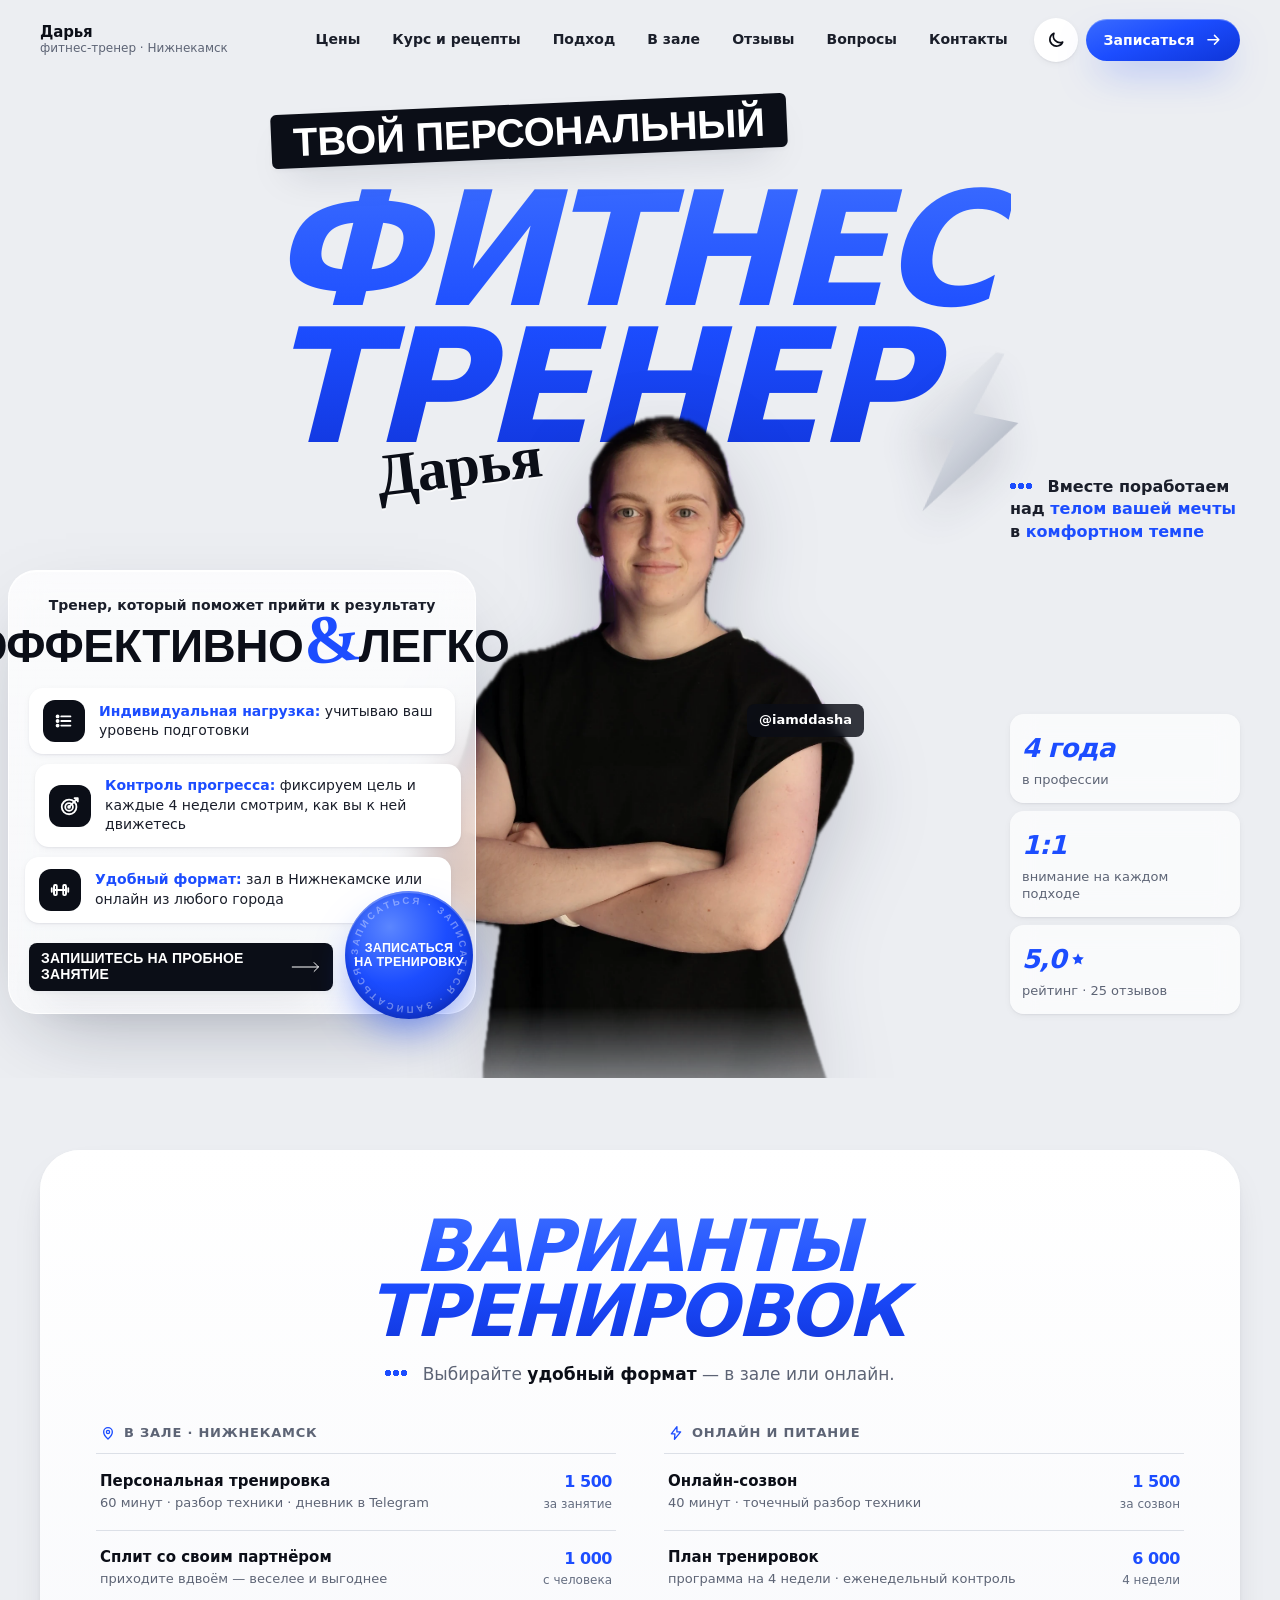
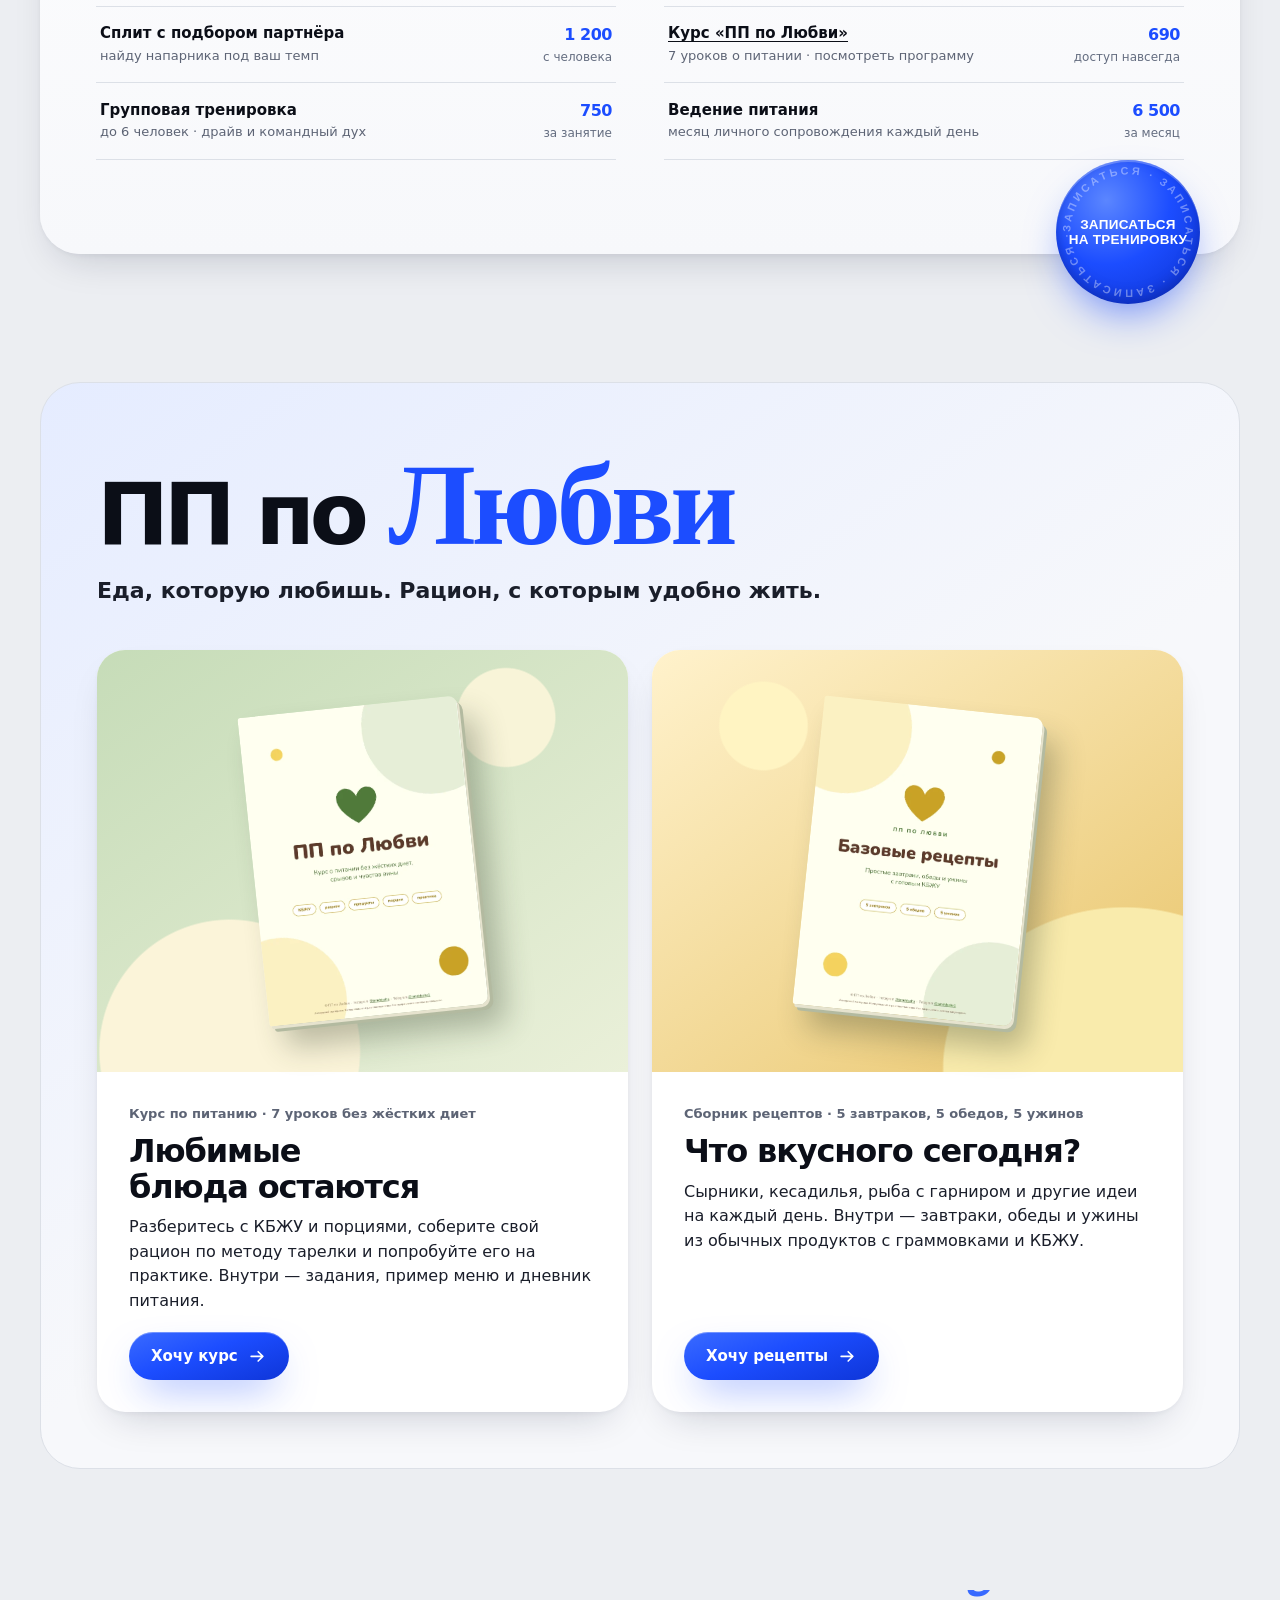
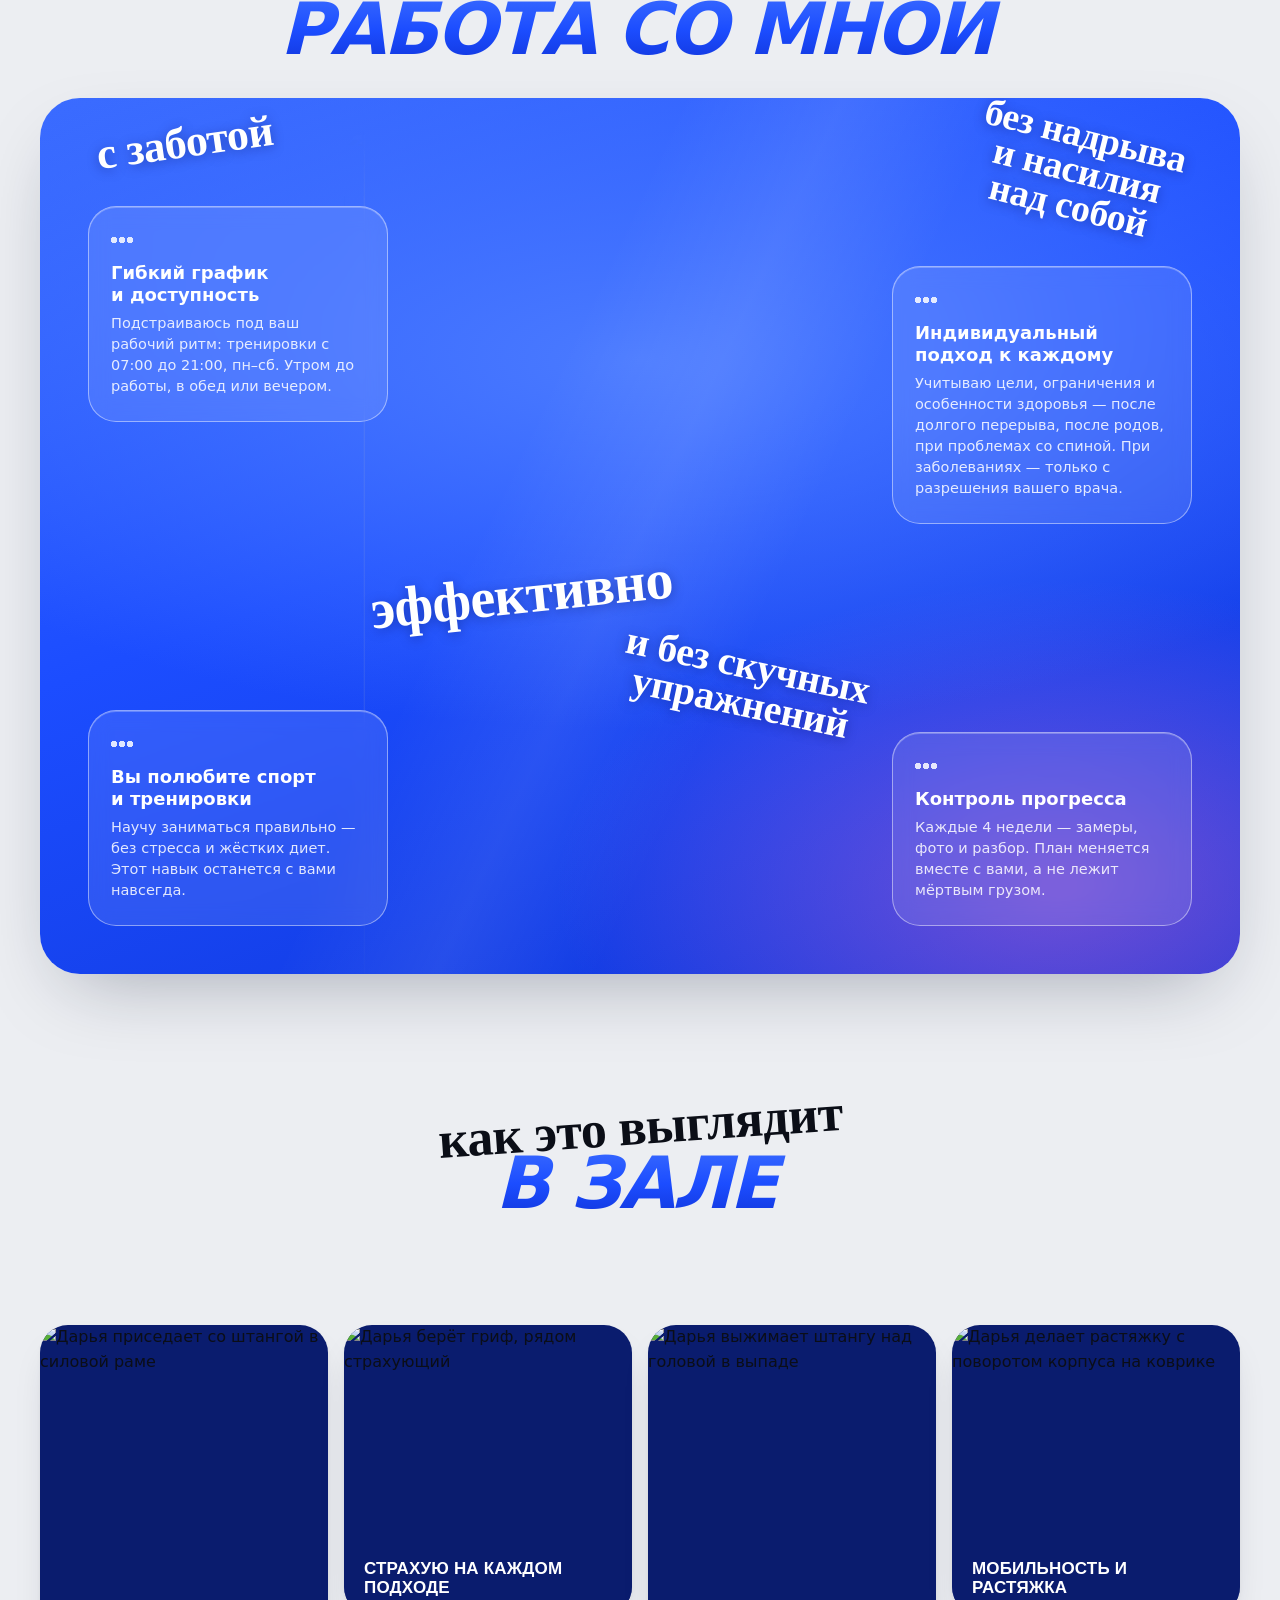
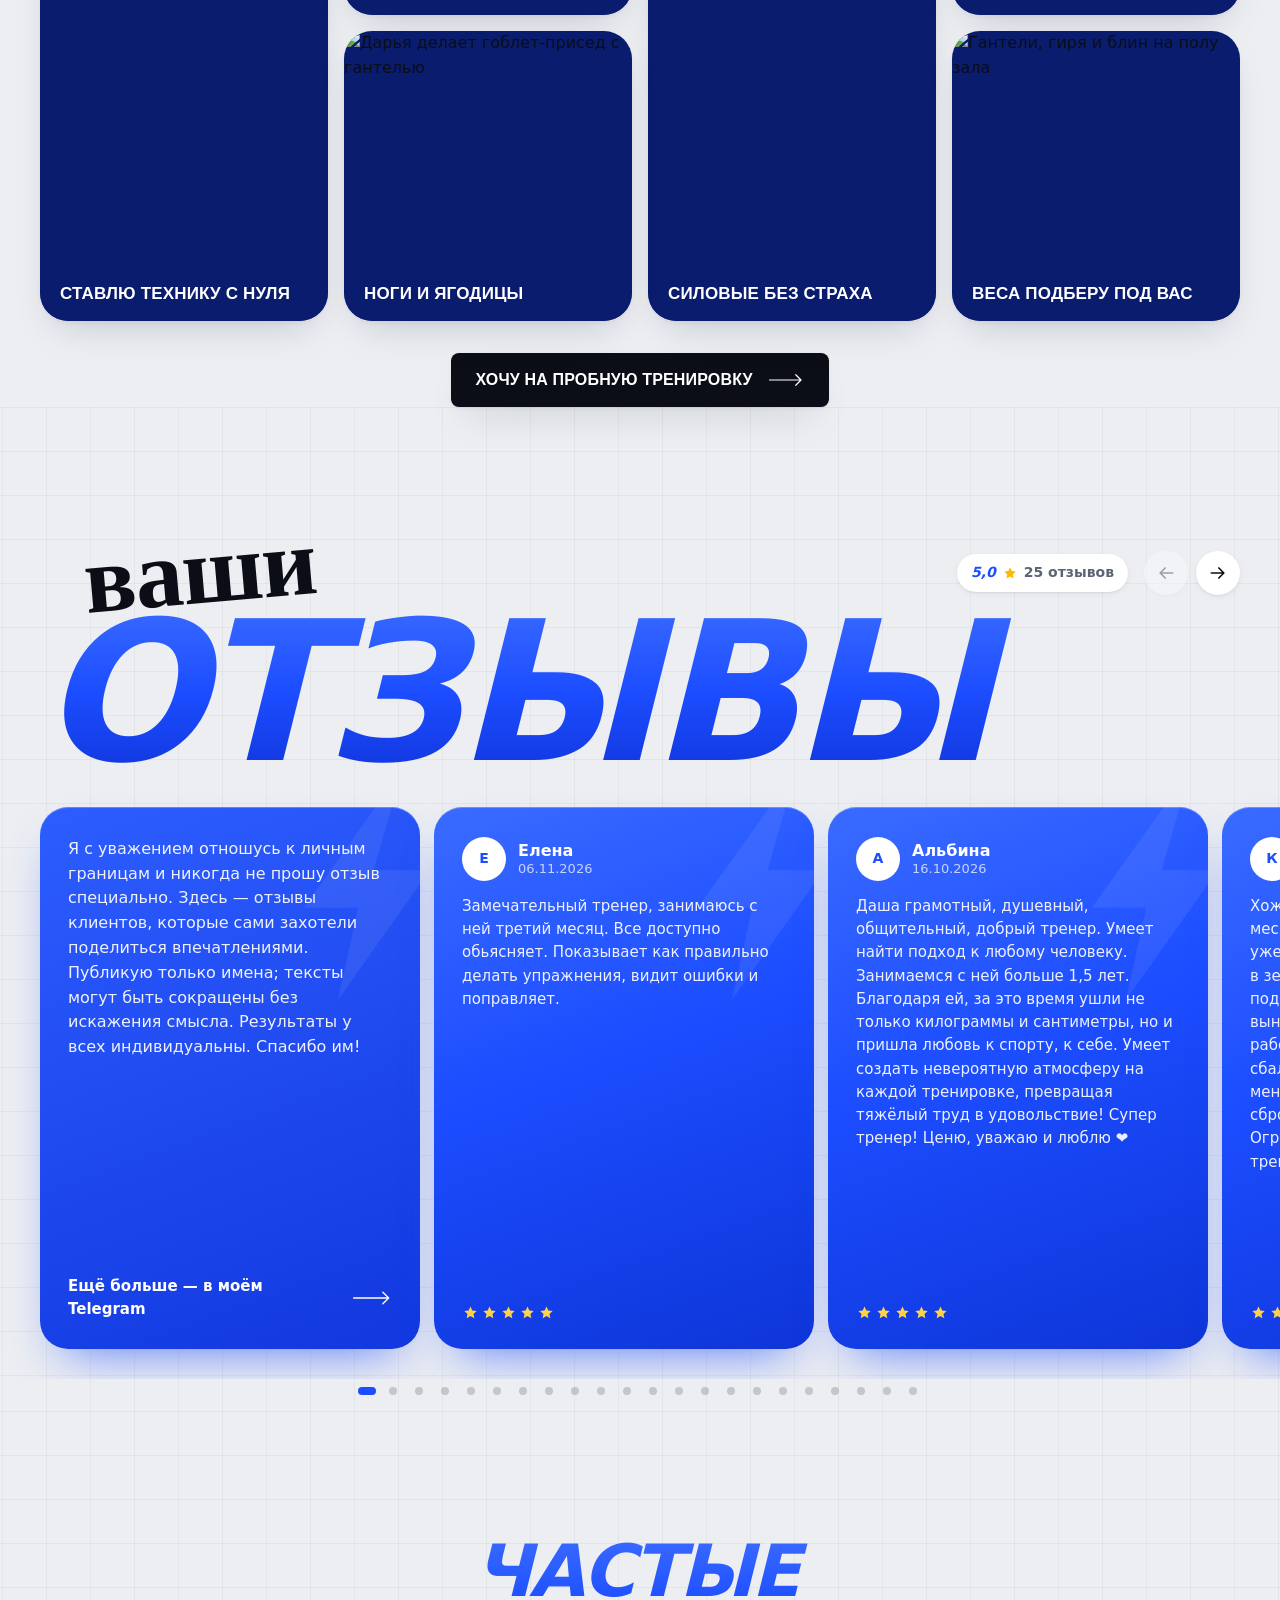
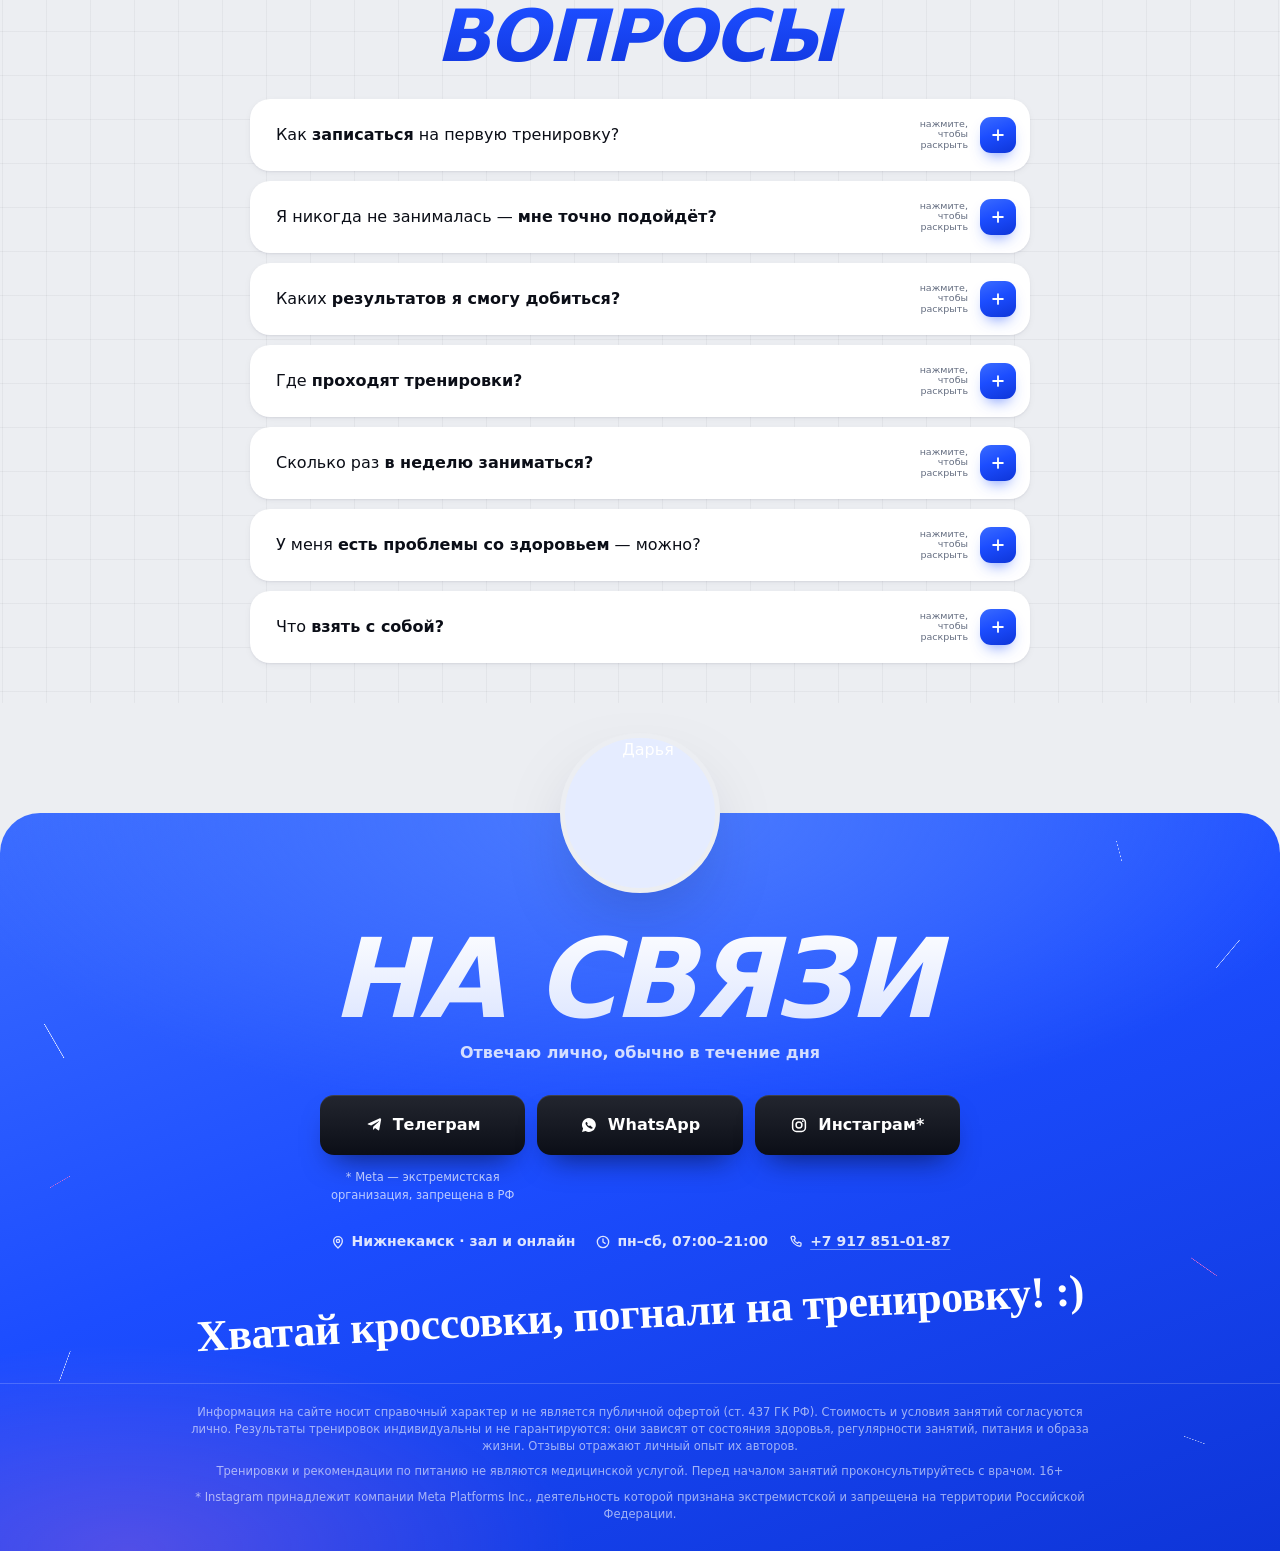
==== commit 31a7101f: "chore: point site metadata to the new GitHub Pages host" ====
--- a/index.html
+++ b/index.html
@@ -18,14 +18,14 @@
   })();
 </script>
 <meta name="format-detection" content="telephone=no">
-<link rel="canonical" href="https://manath-iq.github.io/trener-bot-site/">
+<link rel="canonical" href="https://azat725.github.io/trener-bot-site/">
 
 <meta property="og:type" content="website">
 <meta property="og:locale" content="ru_RU">
 <meta property="og:title" content="Дарья — персональный фитнес-тренер в Нижнекамске">
 <meta property="og:description" content="Тренировки в зале и онлайн, сплиты с партнёром, питание и техника. Работаем над телом вашей мечты — без надрыва и скучных упражнений.">
-<meta property="og:url" content="https://manath-iq.github.io/trener-bot-site/">
-<meta property="og:image" content="https://manath-iq.github.io/trener-bot-site/assets/img/og-cover.png?v=2">
+<meta property="og:url" content="https://azat725.github.io/trener-bot-site/">
+<meta property="og:image" content="https://azat725.github.io/trener-bot-site/assets/img/og-cover.png?v=2">
 <meta property="og:image:width" content="1200">
 <meta property="og:image:height" content="630">
 <meta property="og:image:alt" content="Дарья — персональный фитнес-тренер в Нижнекамске и онлайн">
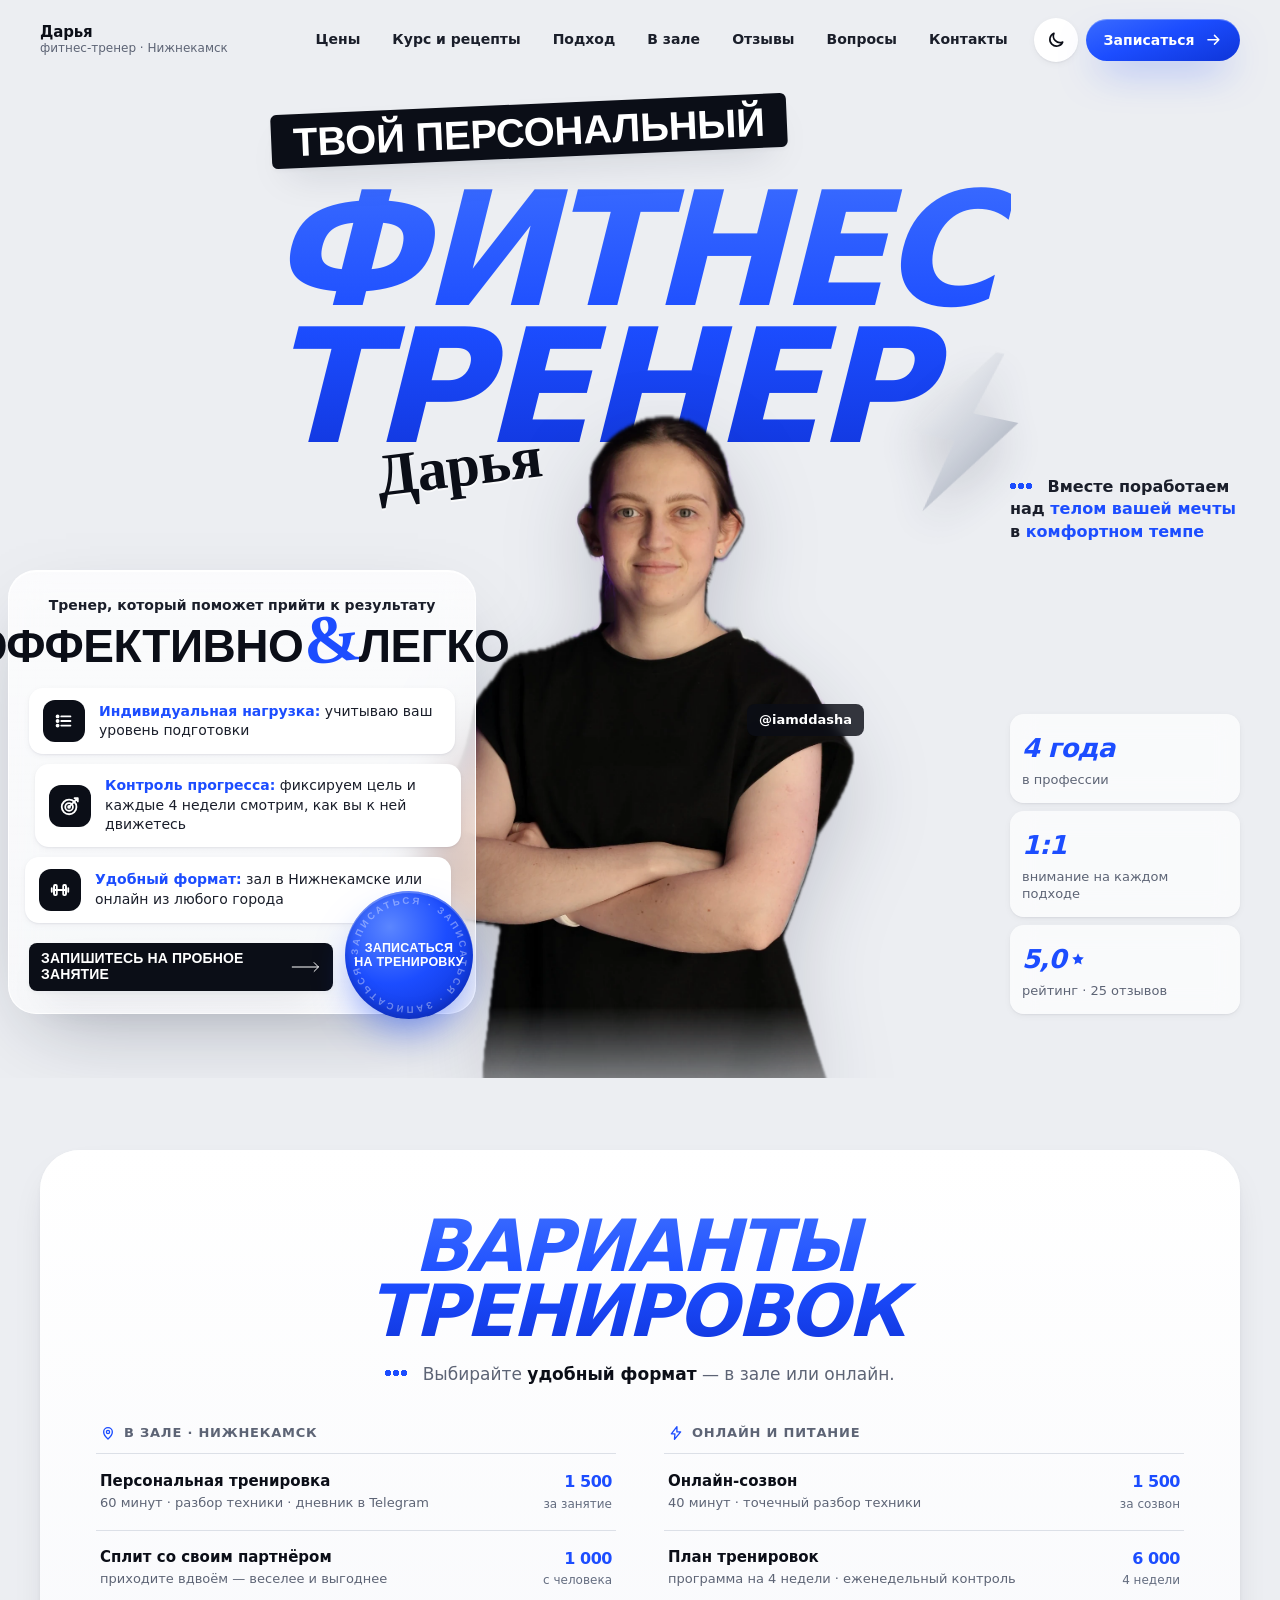
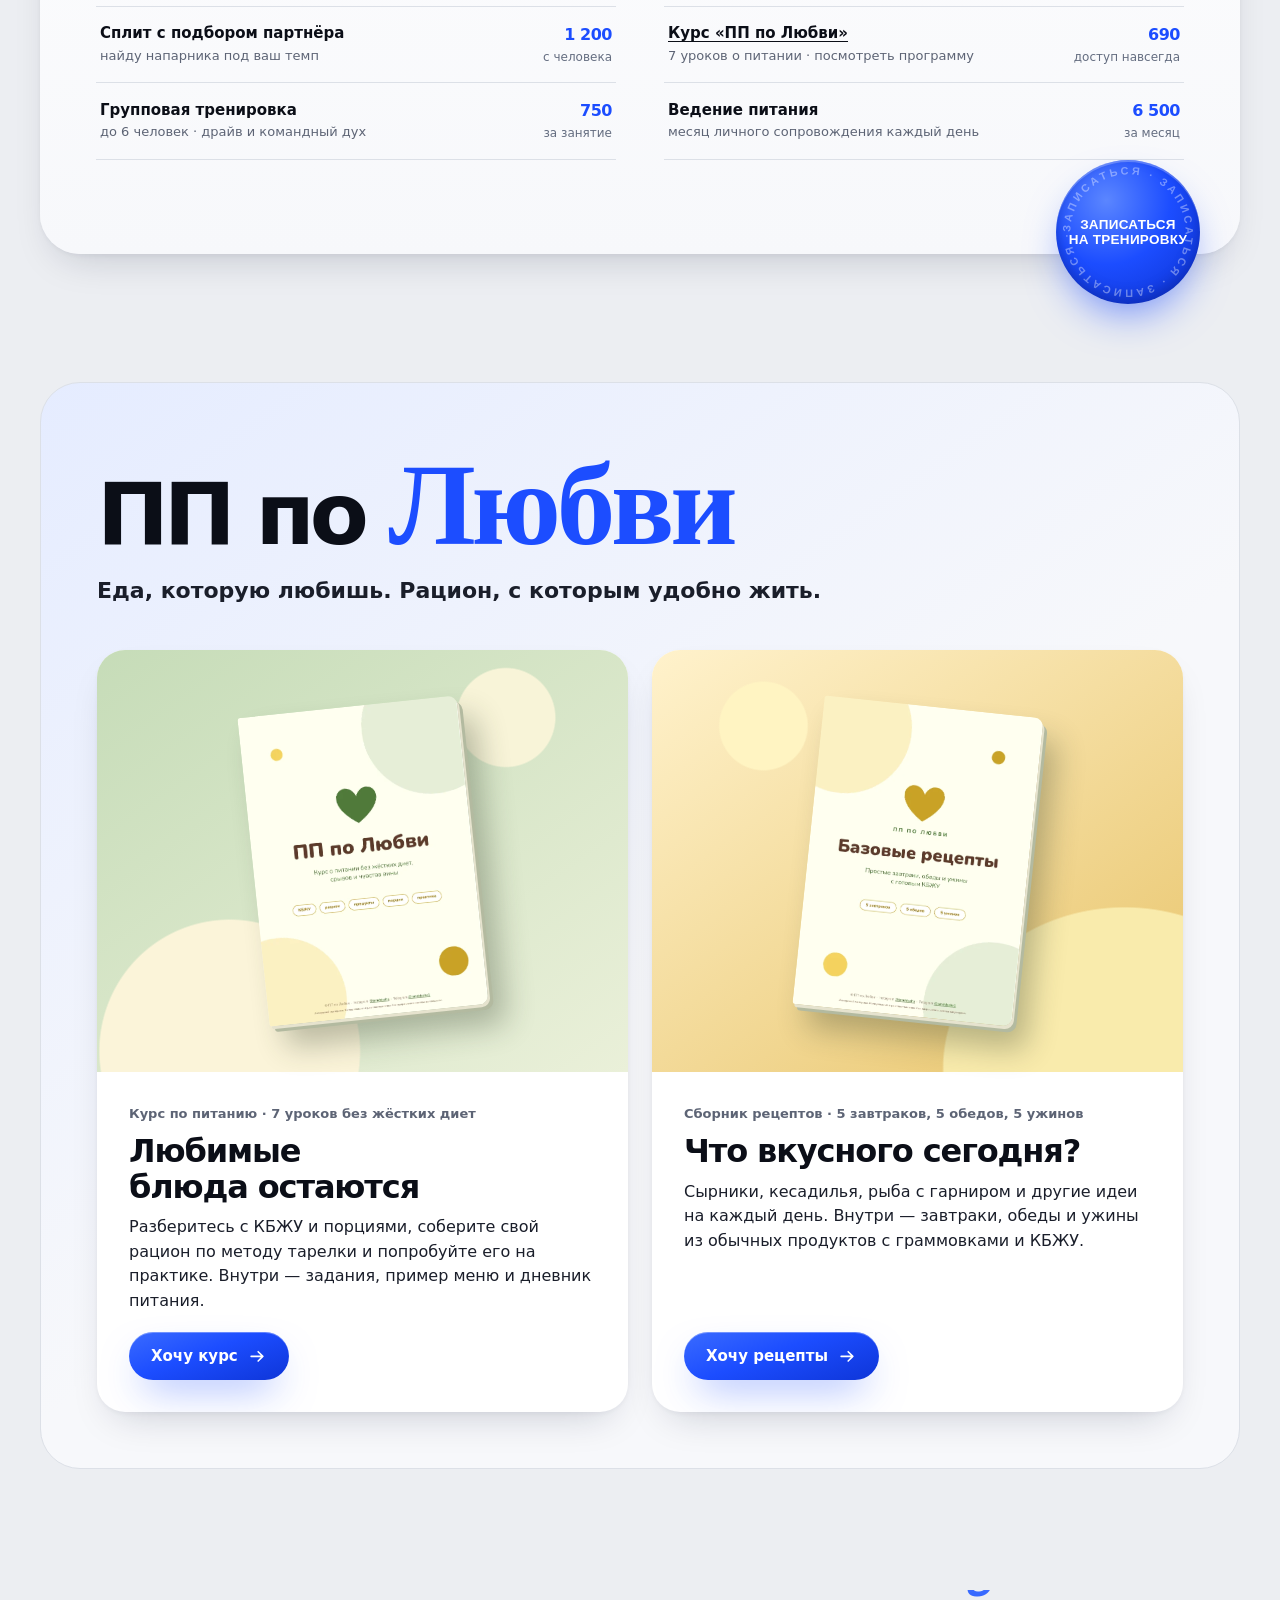
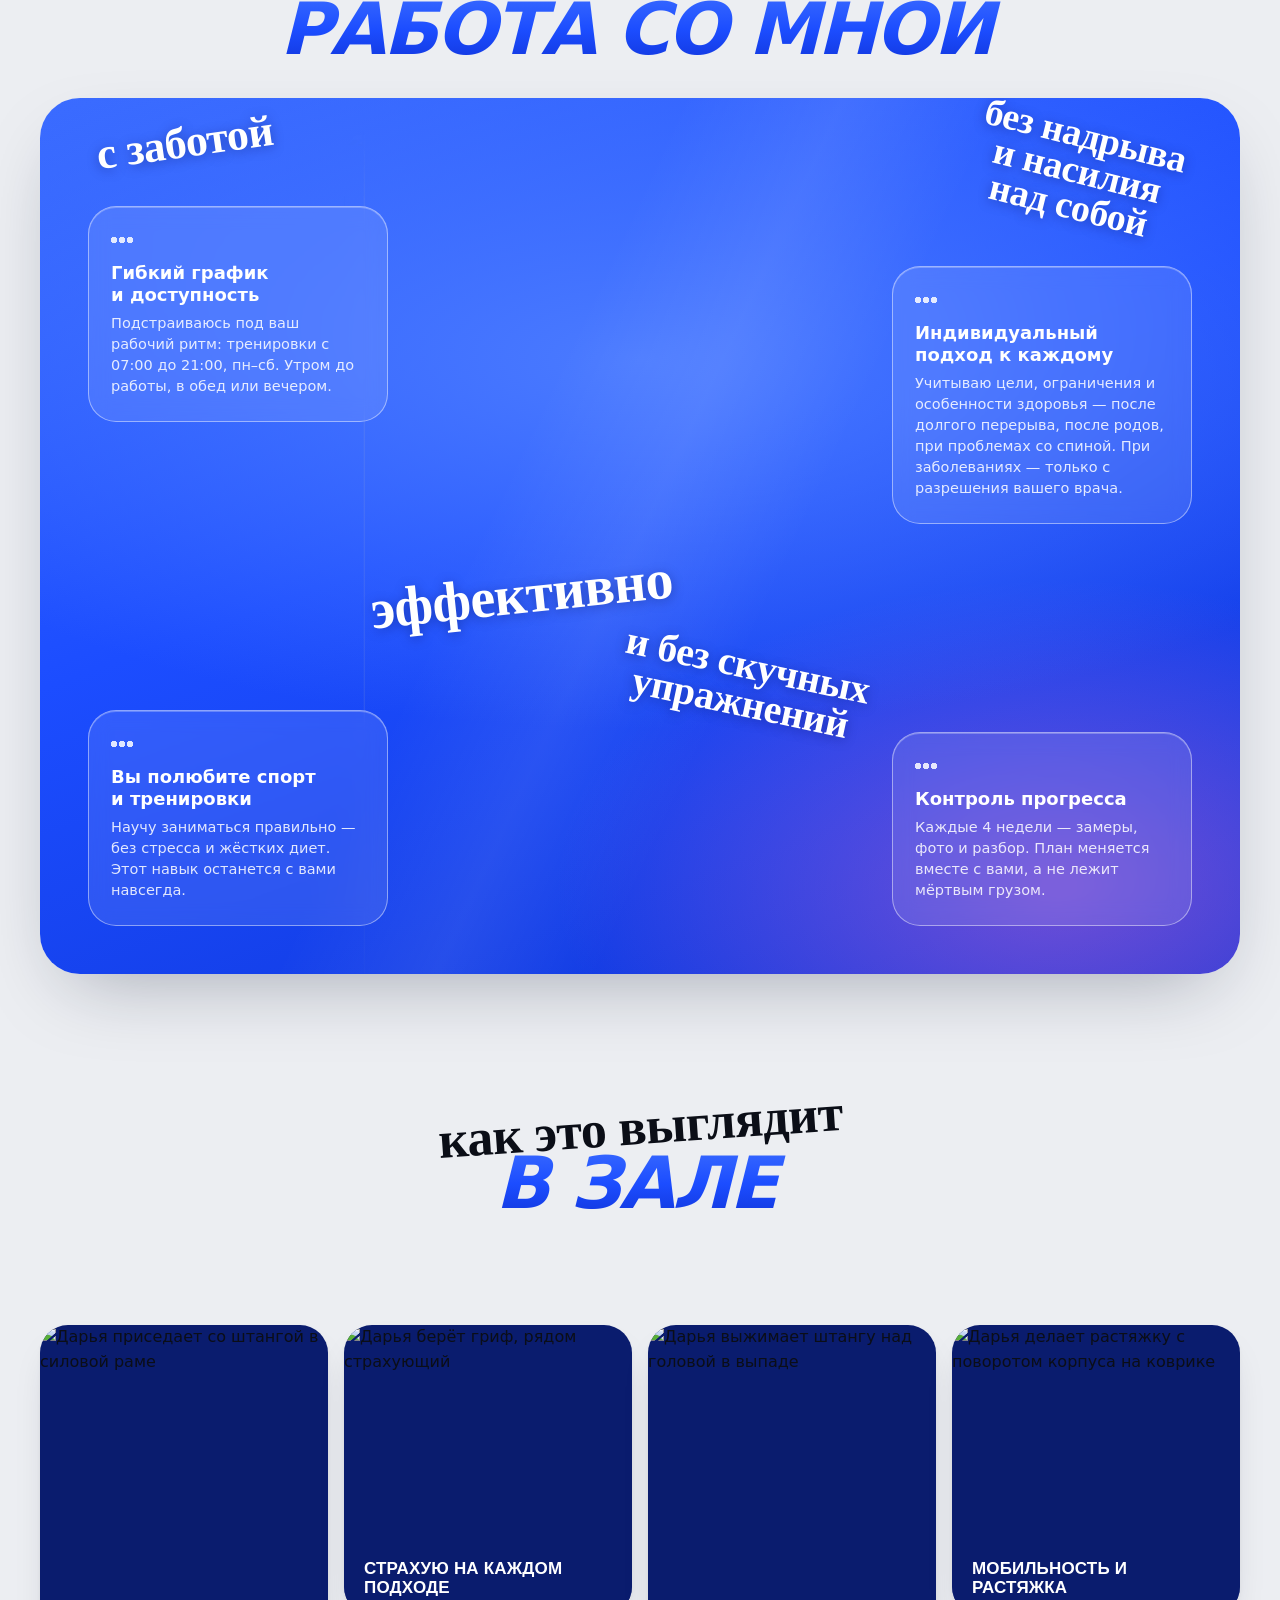
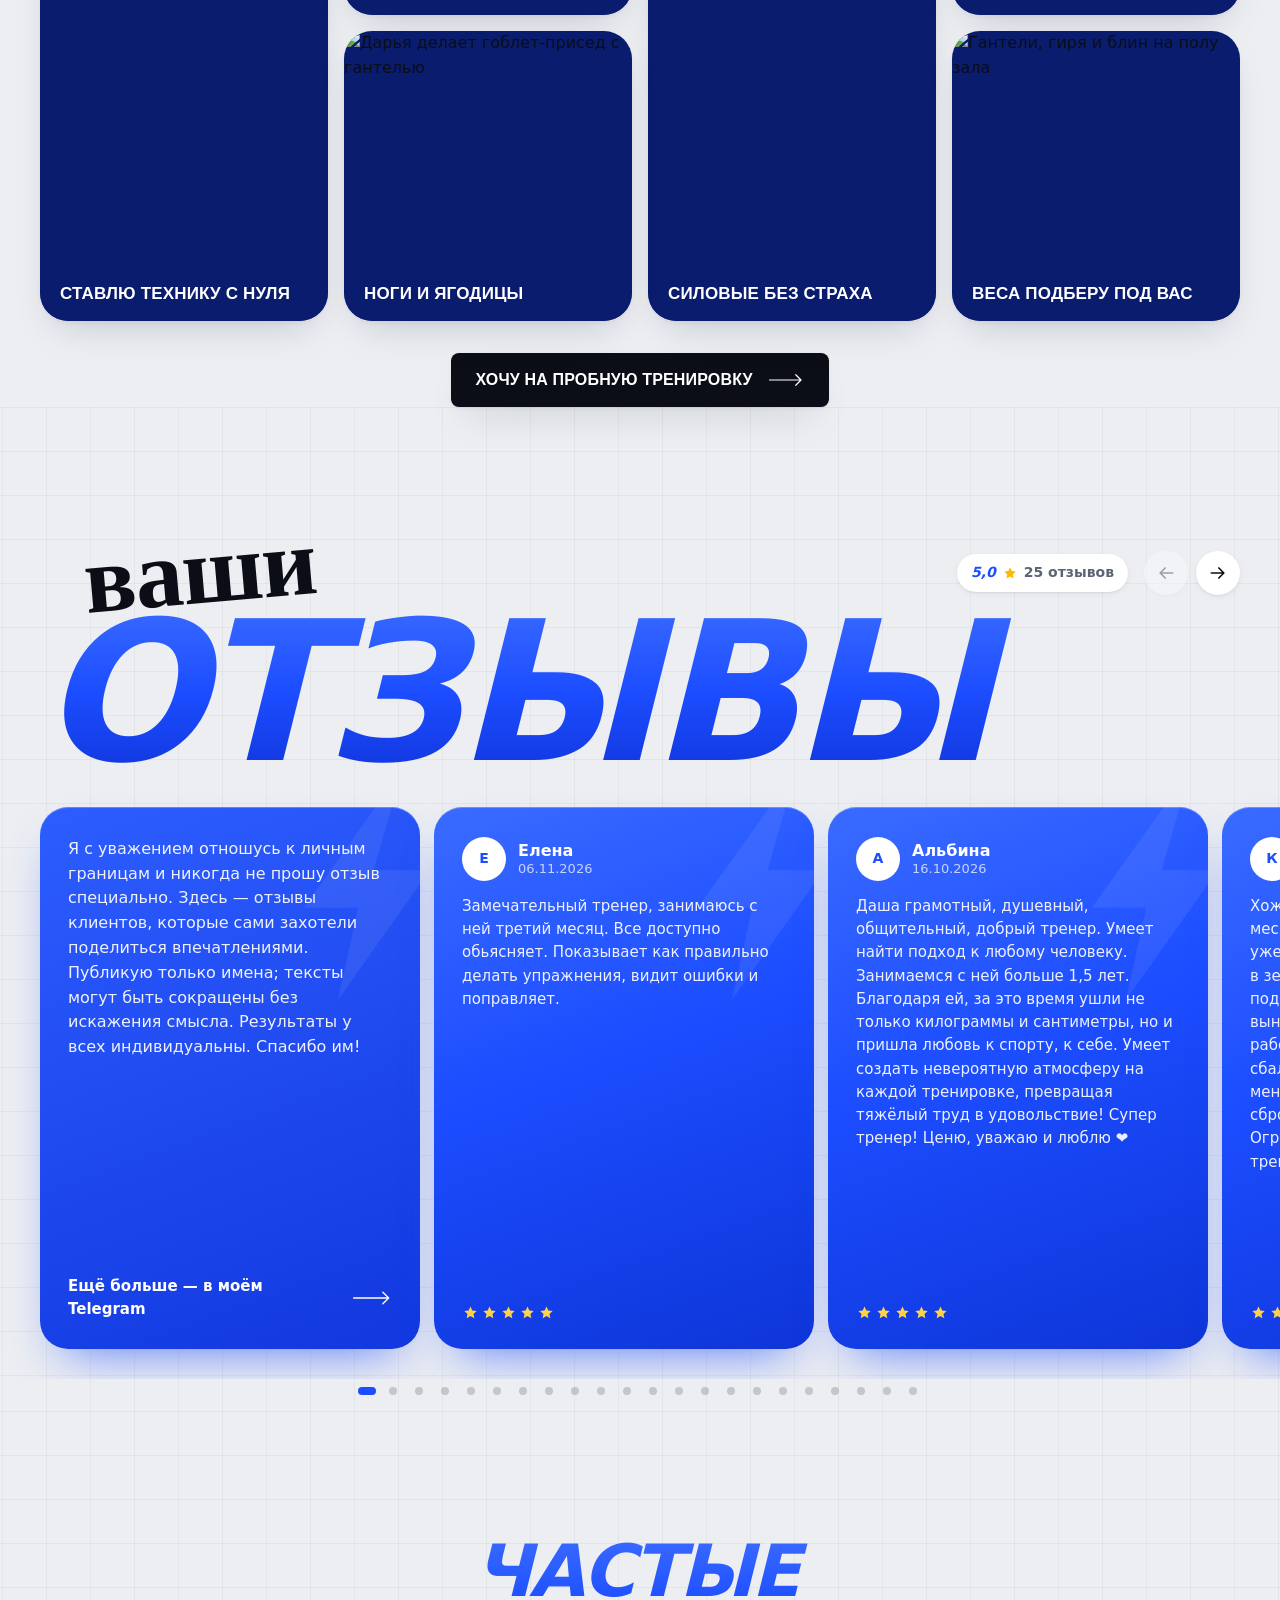
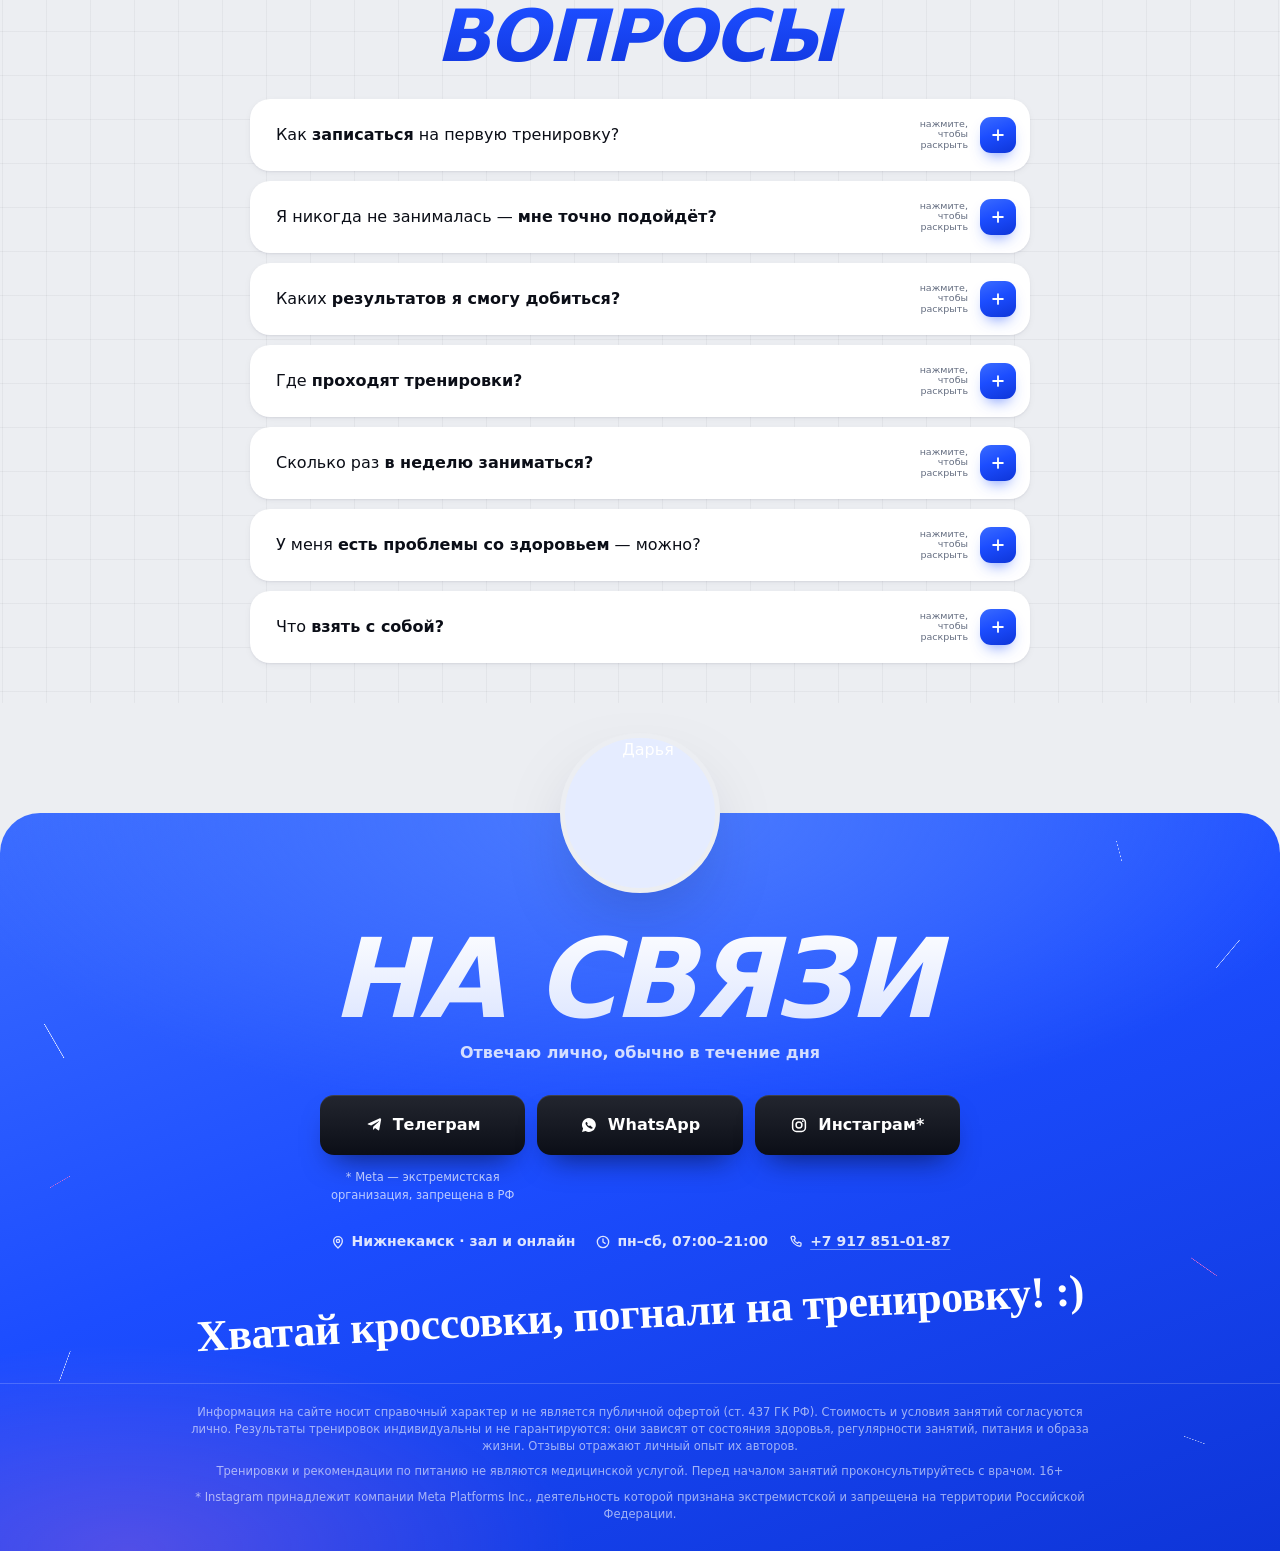
==== commit db0e095d: "fix: keep hero portrait clear of the intro text" ====
--- a/index.html
+++ b/index.html
@@ -18,14 +18,14 @@
   })();
 </script>
 <meta name="format-detection" content="telephone=no">
-<link rel="canonical" href="https://azat725.github.io/trener-bot-site/">
+<link rel="canonical" href="https://iamdasha.site/">
 
 <meta property="og:type" content="website">
 <meta property="og:locale" content="ru_RU">
 <meta property="og:title" content="Дарья — персональный фитнес-тренер в Нижнекамске">
 <meta property="og:description" content="Тренировки в зале и онлайн, сплиты с партнёром, питание и техника. Работаем над телом вашей мечты — без надрыва и скучных упражнений.">
-<meta property="og:url" content="https://azat725.github.io/trener-bot-site/">
-<meta property="og:image" content="https://azat725.github.io/trener-bot-site/assets/img/og-cover.png?v=2">
+<meta property="og:url" content="https://iamdasha.site/">
+<meta property="og:image" content="https://iamdasha.site/assets/img/og-cover.png?v=2">
 <meta property="og:image:width" content="1200">
 <meta property="og:image:height" content="630">
 <meta property="og:image:alt" content="Дарья — персональный фитнес-тренер в Нижнекамске и онлайн">
@@ -37,7 +37,7 @@
 <link rel="preload" href="assets/fonts/manrope-600-cyrillic.woff2" as="font" type="font/woff2" crossorigin>
 <link rel="preload" href="assets/img/hero-bg.webp" as="image">
 <link rel="stylesheet" href="assets/fonts/fonts.css?v=2">
-<link rel="stylesheet" href="assets/css/styles.css?v=20">
+<link rel="stylesheet" href="assets/css/styles.css?v=21">
 <noscript><style>.cutout__img{opacity:1}.rv{opacity:1;transform:none}</style></noscript>
 </head>
 <body>
--- a/assets/css/styles.css
+++ b/assets/css/styles.css
@@ -556,7 +556,7 @@
 
 .hero__media {
   position: relative; z-index: 2;
-  margin-top: -18px;
+  margin-top: 12px;
   height: clamp(440px, 128vw, 560px);
 }
 .cutout { position: absolute; inset: 0; margin: 0; }
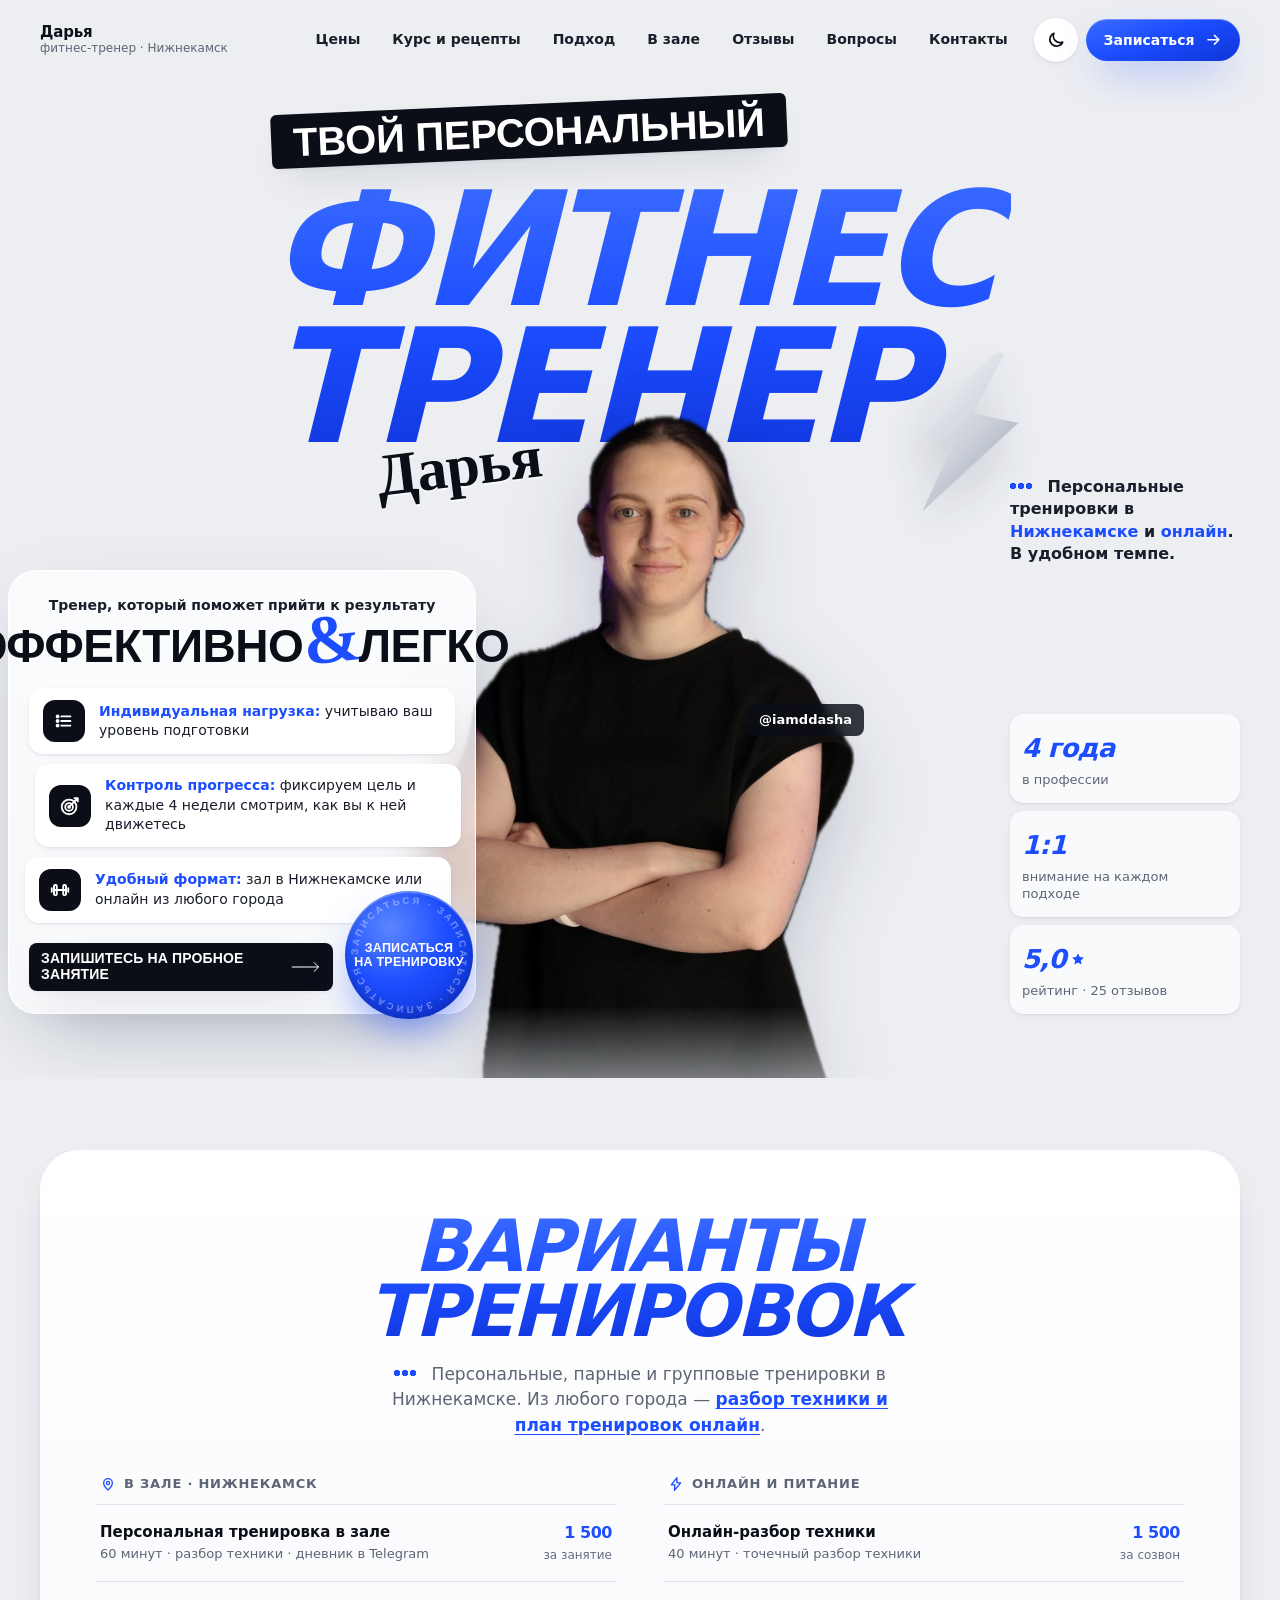
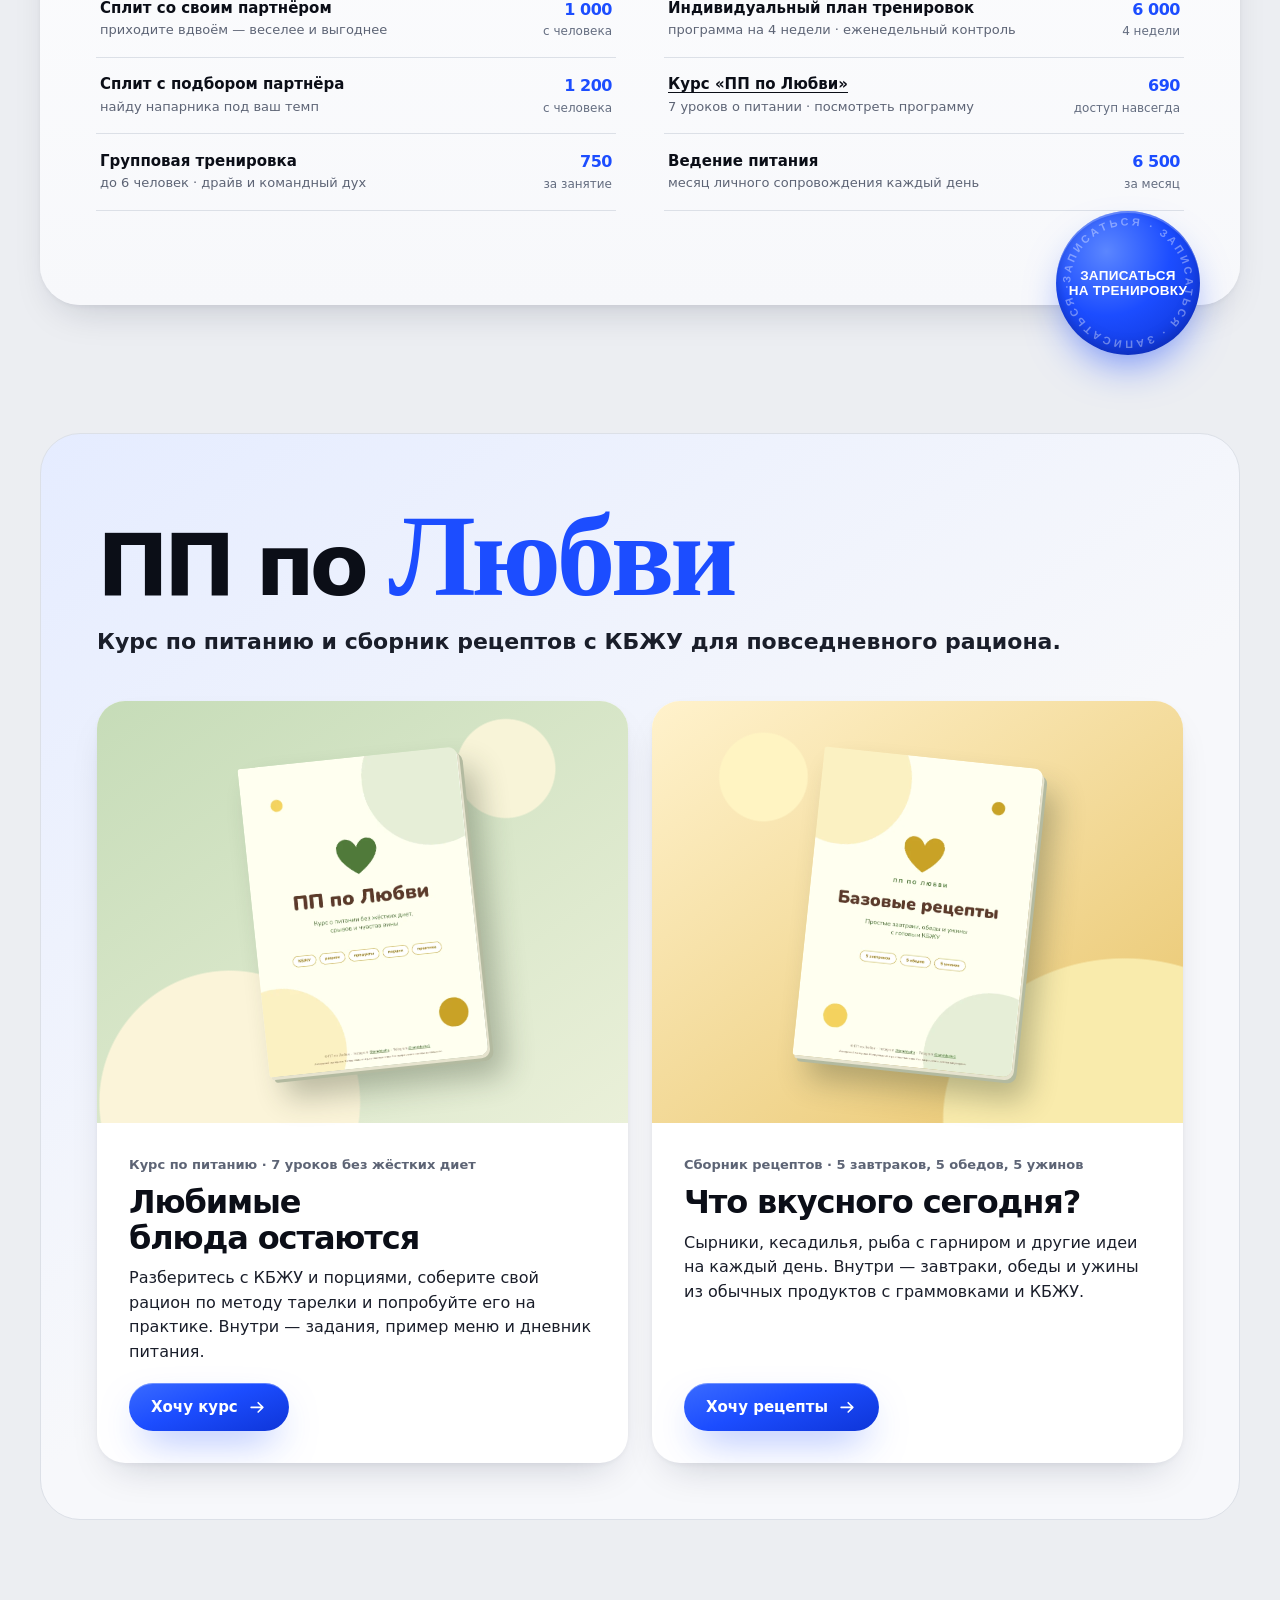
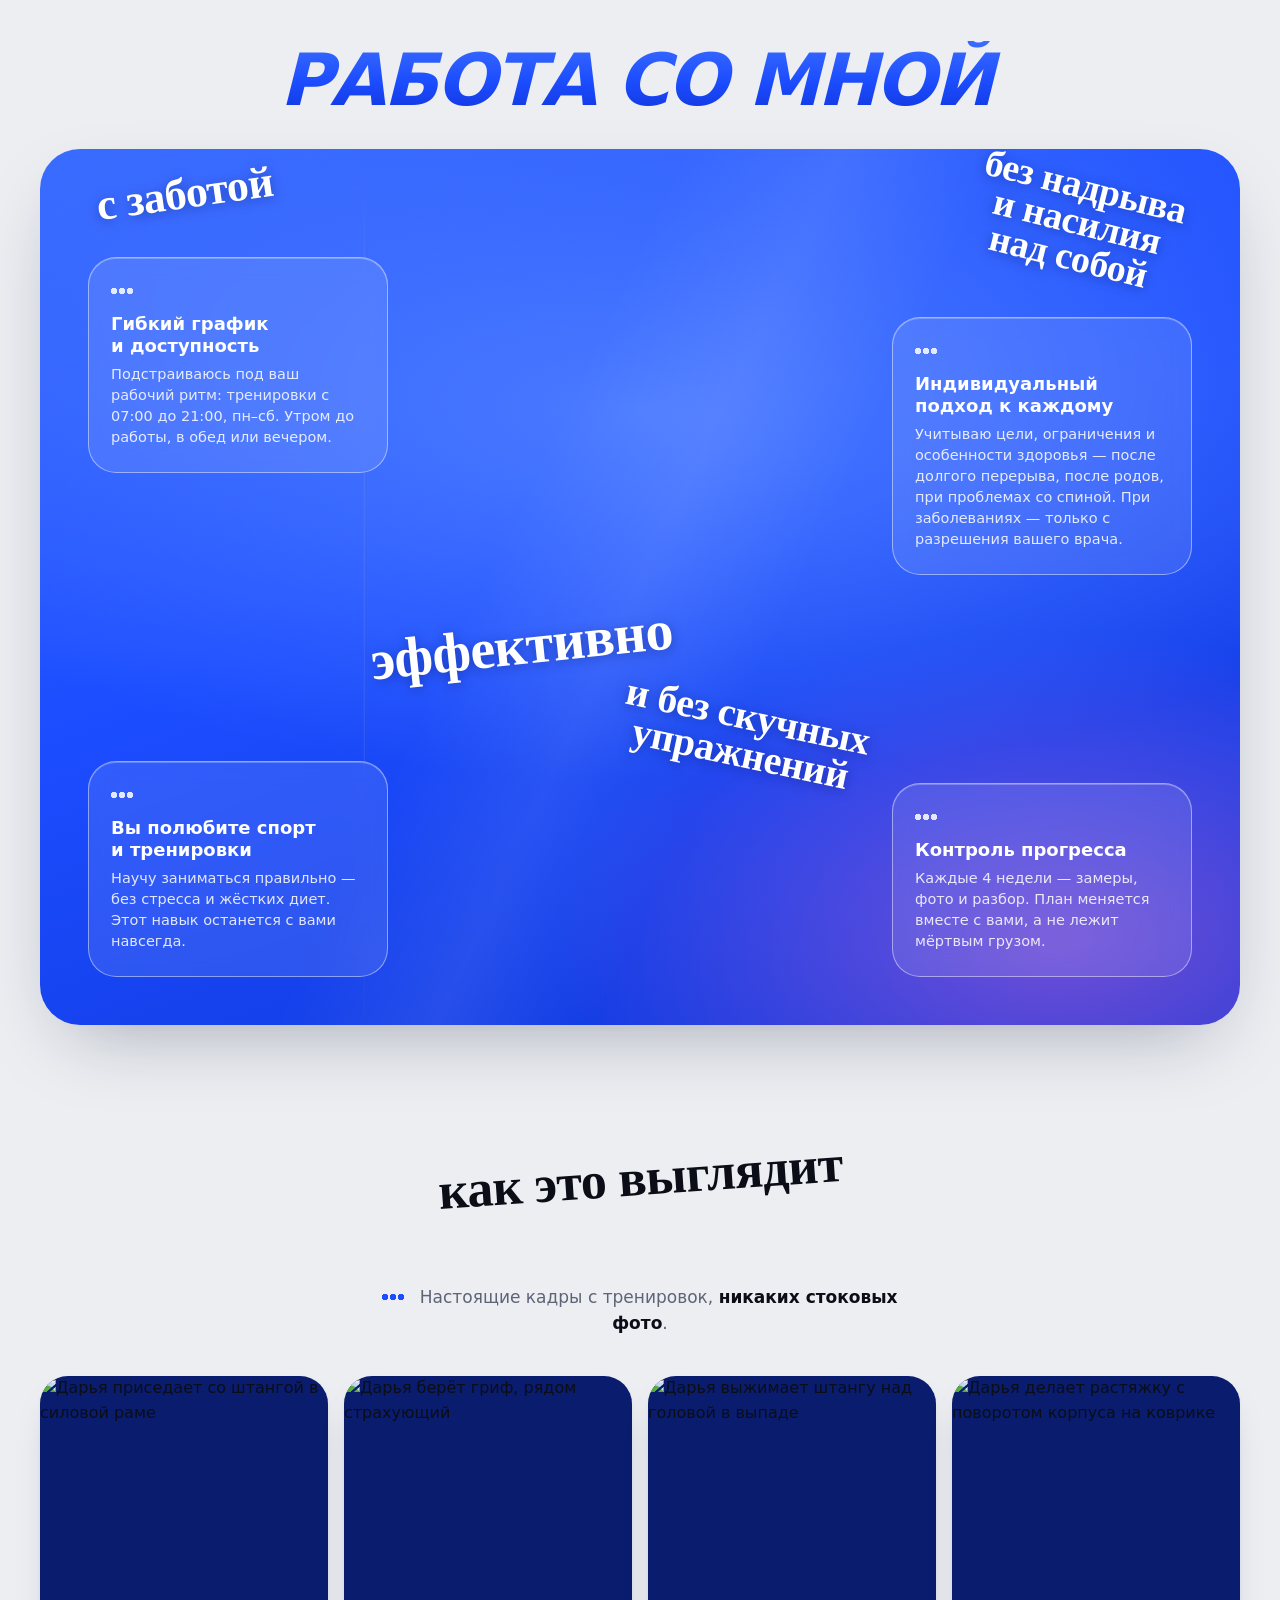
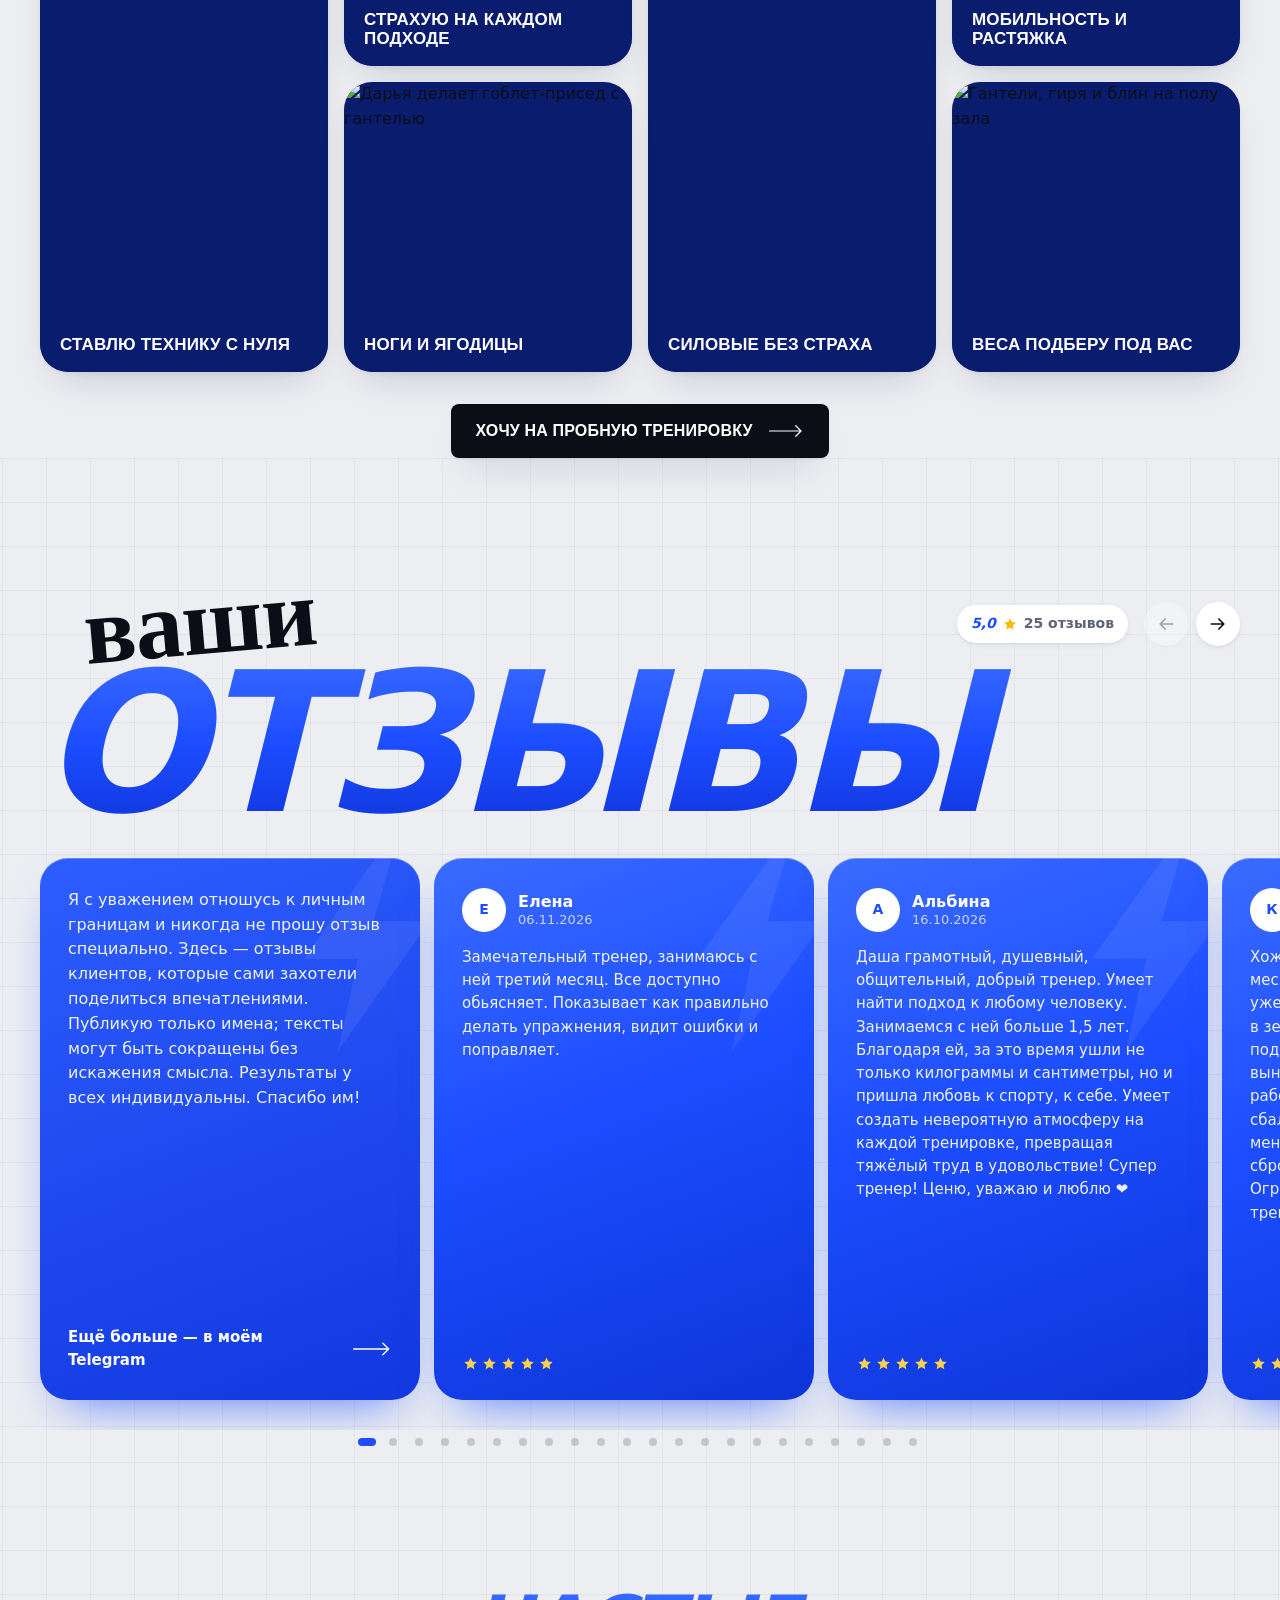
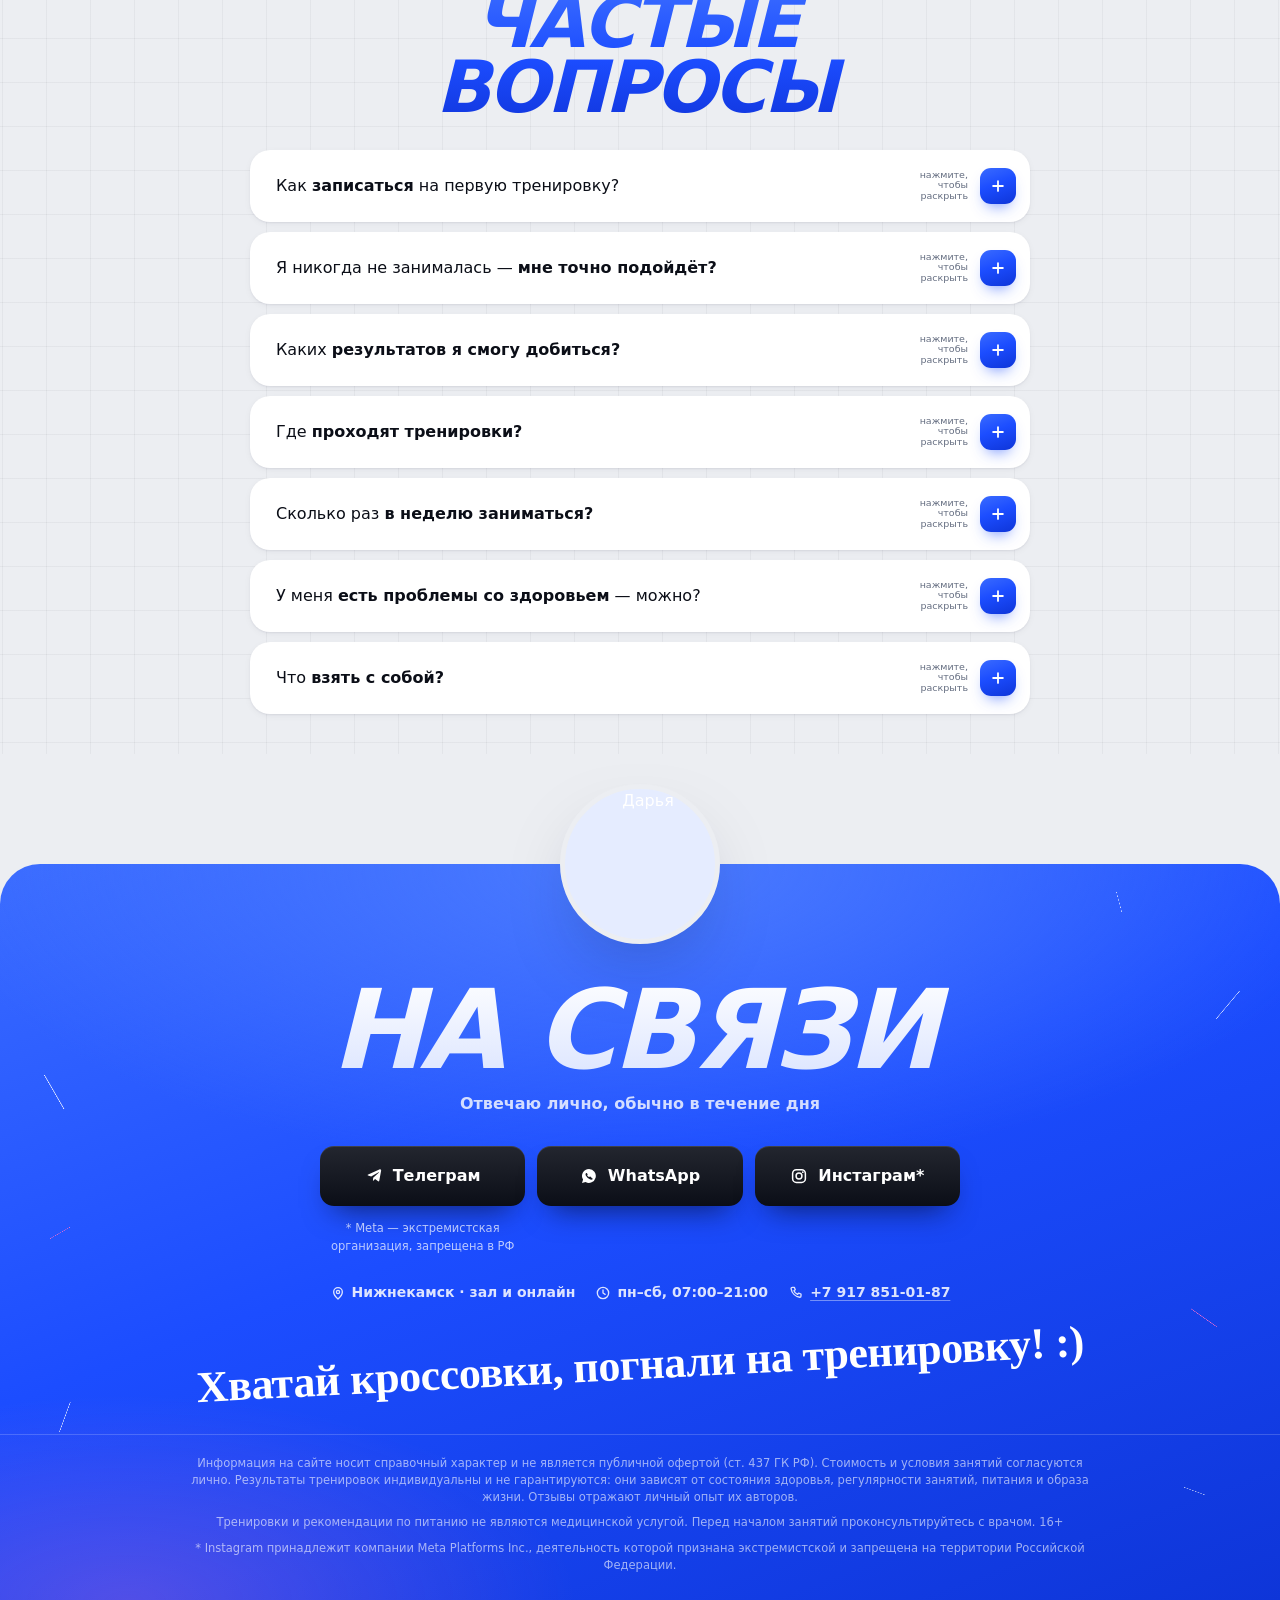
==== commit 70dd7886: "feat: improve fitness site search discovery" ====
--- a/index.html
+++ b/index.html
@@ -3,8 +3,8 @@
 <head>
 <meta charset="utf-8">
 <meta name="viewport" content="width=device-width, initial-scale=1, viewport-fit=cover">
-<title>Дарья — персональный фитнес-тренер в Нижнекамске</title>
-<meta name="description" content="Персональные, сплит- и групповые тренировки в Нижнекамске и онлайн. Программа под ваш график, курс по питанию без жёстких диет и сборник рецептов с КБЖУ.">
+<title>Персональный фитнес-тренер в Нижнекамске и онлайн — Дарья</title>
+<meta name="description" content="Персональные, парные и групповые тренировки в зале в Нижнекамске. Онлайн — разбор техники и план тренировок. Цены и запись к Дарье.">
 <meta name="color-scheme" content="light dark">
 <meta name="theme-color" content="#ECEEF2" media="(prefers-color-scheme: light)" data-theme-color="light">
 <meta name="theme-color" content="#0B0E17" media="(prefers-color-scheme: dark)" data-theme-color="dark">
@@ -22,8 +22,8 @@
 
 <meta property="og:type" content="website">
 <meta property="og:locale" content="ru_RU">
-<meta property="og:title" content="Дарья — персональный фитнес-тренер в Нижнекамске">
-<meta property="og:description" content="Тренировки в зале и онлайн, сплиты с партнёром, питание и техника. Работаем над телом вашей мечты — без надрыва и скучных упражнений.">
+<meta property="og:title" content="Персональный фитнес-тренер в Нижнекамске и онлайн — Дарья">
+<meta property="og:description" content="Персональные, парные и групповые тренировки в зале в Нижнекамске. Онлайн — разбор техники и план тренировок. Цены и запись к Дарье.">
 <meta property="og:url" content="https://iamdasha.site/">
 <meta property="og:image" content="https://iamdasha.site/assets/img/og-cover.png?v=2">
 <meta property="og:image:width" content="1200">
@@ -36,9 +36,52 @@
 <link rel="preload" href="assets/fonts/unbounded-800-cyrillic.woff2" as="font" type="font/woff2" crossorigin>
 <link rel="preload" href="assets/fonts/manrope-600-cyrillic.woff2" as="font" type="font/woff2" crossorigin>
 <link rel="preload" href="assets/img/hero-bg.webp" as="image">
-<link rel="stylesheet" href="assets/fonts/fonts.css?v=2">
-<link rel="stylesheet" href="assets/css/styles.css?v=21">
-<noscript><style>.cutout__img{opacity:1}.rv{opacity:1;transform:none}</style></noscript>
+<link rel="stylesheet" href="assets/fonts/fonts.css?v=3">
+<link rel="stylesheet" href="assets/css/styles.css?v=22">
+<noscript><style>.rv{opacity:1;transform:none}</style></noscript>
+<script type="application/ld+json">
+{
+  "@context": "https://schema.org",
+  "@graph": [
+    {
+      "@type": "WebSite",
+      "@id": "https://iamdasha.site/#website",
+      "name": "Дарья — фитнес-тренер",
+      "url": "https://iamdasha.site/",
+      "inLanguage": "ru",
+      "publisher": {
+        "@id": "https://iamdasha.site/#daria"
+      }
+    },
+    {
+      "@type": "Person",
+      "@id": "https://iamdasha.site/#daria",
+      "name": "Дарья",
+      "jobTitle": "Персональный фитнес-тренер",
+      "url": "https://iamdasha.site/",
+      "image": "https://iamdasha.site/assets/img/daria-avatar.webp",
+      "sameAs": [
+        "https://t.me/iamddasha1",
+        "https://www.instagram.com/iamddasha/"
+      ]
+    },
+    {
+      "@type": "Service",
+      "@id": "https://iamdasha.site/#gym-training",
+      "name": "Персональные тренировки в зале в Нижнекамске",
+      "serviceType": "Персональные фитнес-тренировки",
+      "url": "https://iamdasha.site/#formats",
+      "provider": {
+        "@id": "https://iamdasha.site/#daria"
+      },
+      "areaServed": {
+        "@type": "City",
+        "name": "Нижнекамск"
+      }
+    }
+  ]
+}
+</script>
 </head>
 <body>
 
@@ -108,6 +151,7 @@
   <div class="nav__panel" id="site-menu" data-nav-panel hidden>
     <a href="#formats">Варианты тренировок</a>
     <a href="#nutrition">Курс и рецепты</a>
+    <a href="online/">Онлайн-тренер</a>
     <a href="#work">Работа со мной</a>
     <a href="#gym">В зале</a>
     <a href="#reviews">Отзывы</a>
@@ -134,14 +178,14 @@
   <div class="shell hero__stage">
     <div class="hero__head">
       <div class="hero__titlebox">
-        <span class="label rv" data-reveal>Твой персональный</span>
-        <h1 class="hero__title display rv" data-reveal style="--i:1">
+        <span class="label">Твой персональный</span>
+        <h1 class="hero__title display">
           <span>Фитнес</span>
           <span>тренер</span>
         </h1>
-        <p class="hero__sub rv" data-reveal style="--i:2">
+        <p class="hero__sub">
           <span class="dots" aria-hidden="true"></span>
-          Вместе поработаем над <b>телом вашей мечты</b> в&nbsp;<b>комфортном темпе</b>
+          Персональные тренировки в <b>Нижнекамске</b> и <b>онлайн</b>. В удобном темпе.
         </p>
       </div>
     </div>
@@ -158,7 +202,7 @@
         <path d="M62 4 14 72h32L34 126l54-76H55L68 4z" fill="url(#bolt-g)"/>
       </svg>
 
-      <figure class="cutout cutout--hero" data-cutout>
+      <figure class="cutout cutout--hero">
         <img class="cutout__img" src="assets/img/daria-hero-plain.webp" alt="Дарья, персональный фитнес-тренер" width="1024" height="1813" fetchpriority="high">
       </figure>
 
@@ -215,7 +259,7 @@
       <h2 class="display display--center">Варианты<br>тренировок</h2>
       <p class="lead lead--center">
         <span class="dots" aria-hidden="true"></span>
-        Выбирайте <b>удобный формат</b> — в зале или онлайн.
+        Персональные, парные и групповые тренировки в Нижнекамске. Из любого города — <a class="text-link" href="online/">разбор техники и план тренировок онлайн</a>.
       </p>
 
       <div class="pricing">
@@ -223,7 +267,7 @@
           <h3 class="pricegroup__title"><svg class="ic" aria-hidden="true"><use href="#i-pin"/></svg>В зале · Нижнекамск</h3>
           <ul class="pricelist">
             <li class="pricerow">
-              <span class="pricerow__main"><b>Персональная тренировка</b><i>60 минут · разбор техники · дневник в Telegram</i></span>
+              <span class="pricerow__main"><b>Персональная тренировка в зале</b><i>60 минут · разбор техники · дневник в Telegram</i></span>
               <span class="pricerow__price"><span class="pricebox"><b>1 500</b><i>за занятие</i></span></span>
             </li>
             <li class="pricerow">
@@ -245,11 +289,11 @@
           <h3 class="pricegroup__title"><svg class="ic" aria-hidden="true"><use href="#i-bolt"/></svg>Онлайн и питание</h3>
           <ul class="pricelist">
             <li class="pricerow">
-              <span class="pricerow__main"><b>Онлайн-созвон</b><i>40 минут · точечный разбор техники</i></span>
+              <span class="pricerow__main"><b>Онлайн-разбор техники</b><i>40 минут · точечный разбор техники</i></span>
               <span class="pricerow__price"><span class="pricebox"><b>1 500</b><i>за созвон</i></span></span>
             </li>
             <li class="pricerow">
-              <span class="pricerow__main"><b>План тренировок</b><i>программа на 4 недели · еженедельный контроль</i></span>
+              <span class="pricerow__main"><b>Индивидуальный план тренировок</b><i>программа на 4 недели · еженедельный контроль</i></span>
               <span class="pricerow__price"><span class="pricebox"><b>6 000</b><i>4 недели</i></span></span>
             </li>
             <li class="pricerow">
@@ -283,7 +327,7 @@
     <div class="nutrition" id="nutrition">
       <header class="nutrition__intro">
         <h2 id="nutrition-title">ПП по <em>Любви</em></h2>
-        <p>Еда, которую любишь. Рацион, с которым удобно жить.</p>
+        <p>Курс по питанию и сборник рецептов с КБЖУ для повседневного рациона.</p>
       </header>
 
       <div class="nutrition__grid">
@@ -685,7 +729,7 @@
           </button>
         </h3>
         <div class="faq__a" id="faq-answer-4" aria-hidden="true" inert><div class="faq__a-inner">
-          <p>Персональные и сплиты — в проверенном зале в Нижнекамске, адрес пришлю в Telegram. Онлайн — из любого города по видеозвонку: разбираем технику, корректируем план и остаёмся на связи.</p>
+          <p>Персональные и сплиты — в проверенном зале в Нижнекамске, адрес пришлю в Telegram. Из любого города можно записаться на <a class="text-link" href="online/">онлайн-разбор техники или подобрать план тренировок</a>.</p>
         </div></div>
       </article>
 
@@ -913,6 +957,6 @@
   <svg class="ic" aria-hidden="true"><use href="#i-chevron"/></svg>
 </button>
 
-<script src="assets/js/app.js?v=10" defer></script>
+<script src="assets/js/app.js?v=11" defer></script>
 </body>
 </html>
--- a/assets/fonts/fonts.css
+++ b/assets/fonts/fonts.css
@@ -0,0 +1,13 @@
+/* Self-hosted webfonts (Cyrillic + Latin) */
+@font-face{font-family:'Manrope';font-style:normal;font-weight:400 800;font-display:swap;src:url('manrope-600-cyrillic-ext.woff2') format('woff2');unicode-range:U+0460-052F, U+1C80-1C8A, U+20B4, U+2DE0-2DFF, U+A640-A69F, U+FE2E-FE2F}
+@font-face{font-family:'Manrope';font-style:normal;font-weight:400 800;font-display:swap;src:url('manrope-600-cyrillic.woff2') format('woff2');unicode-range:U+0301, U+0400-045F, U+0490-0491, U+04B0-04B1, U+2116}
+@font-face{font-family:'Manrope';font-style:normal;font-weight:400 800;font-display:swap;src:url('manrope-600-latin-ext.woff2') format('woff2');unicode-range:U+0100-02BA, U+02BD-02C5, U+02C7-02CC, U+02CE-02D7, U+02DD-02FF, U+0304, U+0308, U+0329, U+1D00-1DBF, U+1E00-1E9F, U+1EF2-1EFF, U+2020, U+20A0-20AB, U+20AD-20C0, U+2113, U+2C60-2C7F, U+A720-A7FF}
+@font-face{font-family:'Manrope';font-style:normal;font-weight:400 800;font-display:swap;src:url('manrope-600-latin.woff2') format('woff2');unicode-range:U+0000-00FF, U+0131, U+0152-0153, U+02BB-02BC, U+02C6, U+02DA, U+02DC, U+0304, U+0308, U+0329, U+2000-206F, U+20AC, U+2122, U+2191, U+2193, U+2212, U+2215, U+FEFF, U+FFFD}
+@font-face{font-family:'Unbounded';font-style:normal;font-weight:600 800;font-display:swap;src:url('unbounded-800-cyrillic-ext.woff2') format('woff2');unicode-range:U+0460-052F, U+1C80-1C8A, U+20B4, U+2DE0-2DFF, U+A640-A69F, U+FE2E-FE2F}
+@font-face{font-family:'Unbounded';font-style:normal;font-weight:600 800;font-display:swap;src:url('unbounded-800-cyrillic.woff2') format('woff2');unicode-range:U+0301, U+0400-045F, U+0490-0491, U+04B0-04B1, U+2116}
+@font-face{font-family:'Unbounded';font-style:normal;font-weight:600 800;font-display:swap;src:url('unbounded-800-latin-ext.woff2') format('woff2');unicode-range:U+0100-02BA, U+02BD-02C5, U+02C7-02CC, U+02CE-02D7, U+02DD-02FF, U+0304, U+0308, U+0329, U+1D00-1DBF, U+1E00-1E9F, U+1EF2-1EFF, U+2020, U+20A0-20AB, U+20AD-20C0, U+2113, U+2C60-2C7F, U+A720-A7FF}
+@font-face{font-family:'Unbounded';font-style:normal;font-weight:600 800;font-display:swap;src:url('unbounded-800-latin.woff2') format('woff2');unicode-range:U+0000-00FF, U+0131, U+0152-0153, U+02BB-02BC, U+02C6, U+02DA, U+02DC, U+0304, U+0308, U+0329, U+2000-206F, U+20AC, U+2122, U+2191, U+2193, U+2212, U+2215, U+FEFF, U+FFFD}
+@font-face{font-family:'Caveat';font-style:normal;font-weight:400 700;font-display:swap;src:url('caveat-cyrillic.woff2') format('woff2');unicode-range:U+0301, U+0400-045F, U+0490-0491, U+04B0-04B1, U+2116}
+@font-face{font-family:'Caveat';font-style:normal;font-weight:400 700;font-display:swap;src:url('caveat-latin.woff2') format('woff2');unicode-range:U+0000-00FF, U+0131, U+0152-0153, U+02BB-02BC, U+02C6, U+02DA, U+02DC, U+0304, U+0308, U+0329, U+2000-206F, U+20AC, U+2122, U+2191, U+2193, U+2212, U+2215, U+FEFF, U+FFFD}
+@font-face{font-family:'Oswald';font-style:normal;font-weight:200 700;font-display:swap;src:url('oswald-cyrillic.woff2') format('woff2');unicode-range:U+0301, U+0400-045F, U+0490-0491, U+04B0-04B1, U+2116}
+@font-face{font-family:'Oswald';font-style:normal;font-weight:200 700;font-display:swap;src:url('oswald-latin.woff2') format('woff2');unicode-range:U+0000-00FF, U+0131, U+0152-0153, U+02BB-02BC, U+02C6, U+02DA, U+02DC, U+0304, U+0308, U+0329, U+2000-206F, U+20AC, U+2122, U+2191, U+2193, U+2212, U+2215, U+FEFF, U+FFFD}
--- a/assets/css/styles.css
+++ b/assets/css/styles.css
@@ -298,6 +298,7 @@
 }
 .lead b { color: var(--ink); }
 .lead--center { margin: 18px auto 0; text-align: center; }
+.text-link { color: var(--blue); font-weight: 700; text-decoration: underline; text-underline-offset: .2em; }
 
 .glass {
   background: linear-gradient(180deg, var(--glass-1), var(--glass-2));
@@ -429,8 +430,6 @@
   transition-delay: calc(var(--i, 0) * 80ms);
 }
 .rv.is-in { opacity: 1; transform: none; }
-.label.rv { transform: translateY(22px) rotate(-2.5deg); }
-.label.rv.is-in { transform: rotate(-2.5deg); }
 
 /* --------------------------------------------------------------- 5. NAV */
 .nav {
@@ -564,11 +563,8 @@
   width: 100%; height: 100%;
   object-fit: contain;
   object-position: 50% 0;
-  opacity: 0;
-  transition: opacity .9s var(--ease-out);
   filter: drop-shadow(0 30px 40px rgba(14,22,48,.18));
 }
-.cutout.is-ready .cutout__img { opacity: 1; }
 .cutout--hero { left: 8%; right: -6%; }
 
 .hero__bolt {
@@ -1379,6 +1375,40 @@
   font-size: 14px; font-weight: 700;
   color: var(--muted);
   text-decoration: underline; text-underline-offset: 3px;
+}
+
+/* ---------------------------------------------------------------- ONLINE */
+.online-page { padding-block: calc(96px + env(safe-area-inset-top)) 64px; }
+.online-hero {
+  display: grid;
+  gap: 28px;
+  align-items: center;
+  background: linear-gradient(145deg, var(--blue-soft), var(--surface-2) 65%);
+}
+.online-hero .display { font-size: clamp(25px, 5.2vw, 68px); line-height: 1; }
+.online-hero .lead { margin-top: 18px; }
+.online-hero .btn { margin-top: 24px; }
+.online-hero__photo {
+  width: min(100%, 240px);
+  height: auto;
+  border-radius: var(--r-lg);
+  justify-self: center;
+}
+.online-section { margin-top: clamp(36px, 7vw, 72px); }
+.online-section h2 { font-size: clamp(24px, 3.3vw, 38px); line-height: 1.15; }
+.online-grid { display: grid; gap: 14px; margin-top: 18px; }
+.online-card { display: flex; flex-direction: column; align-items: flex-start; gap: 12px; }
+.online-card h3 { line-height: 1.2; }
+.online-card__price { color: var(--ink-2); }
+.online-card__price strong { color: var(--blue); }
+.online-card .btn { margin-top: auto; }
+.online-answers p { margin-top: 12px; max-width: 680px; }
+
+@media (min-width: 768px) {
+  .online-hero { grid-template-columns: minmax(0, 1fr) minmax(180px, .47fr); }
+  .online-hero .display { font-size: clamp(26px, 4.4vw, 64px); }
+  .online-hero__photo { width: min(100%, 296px); }
+  .online-grid { grid-template-columns: repeat(2, minmax(0, 1fr)); }
 }
 
 /* ------------------------------------------------------------ 13. RESPONSIVE */
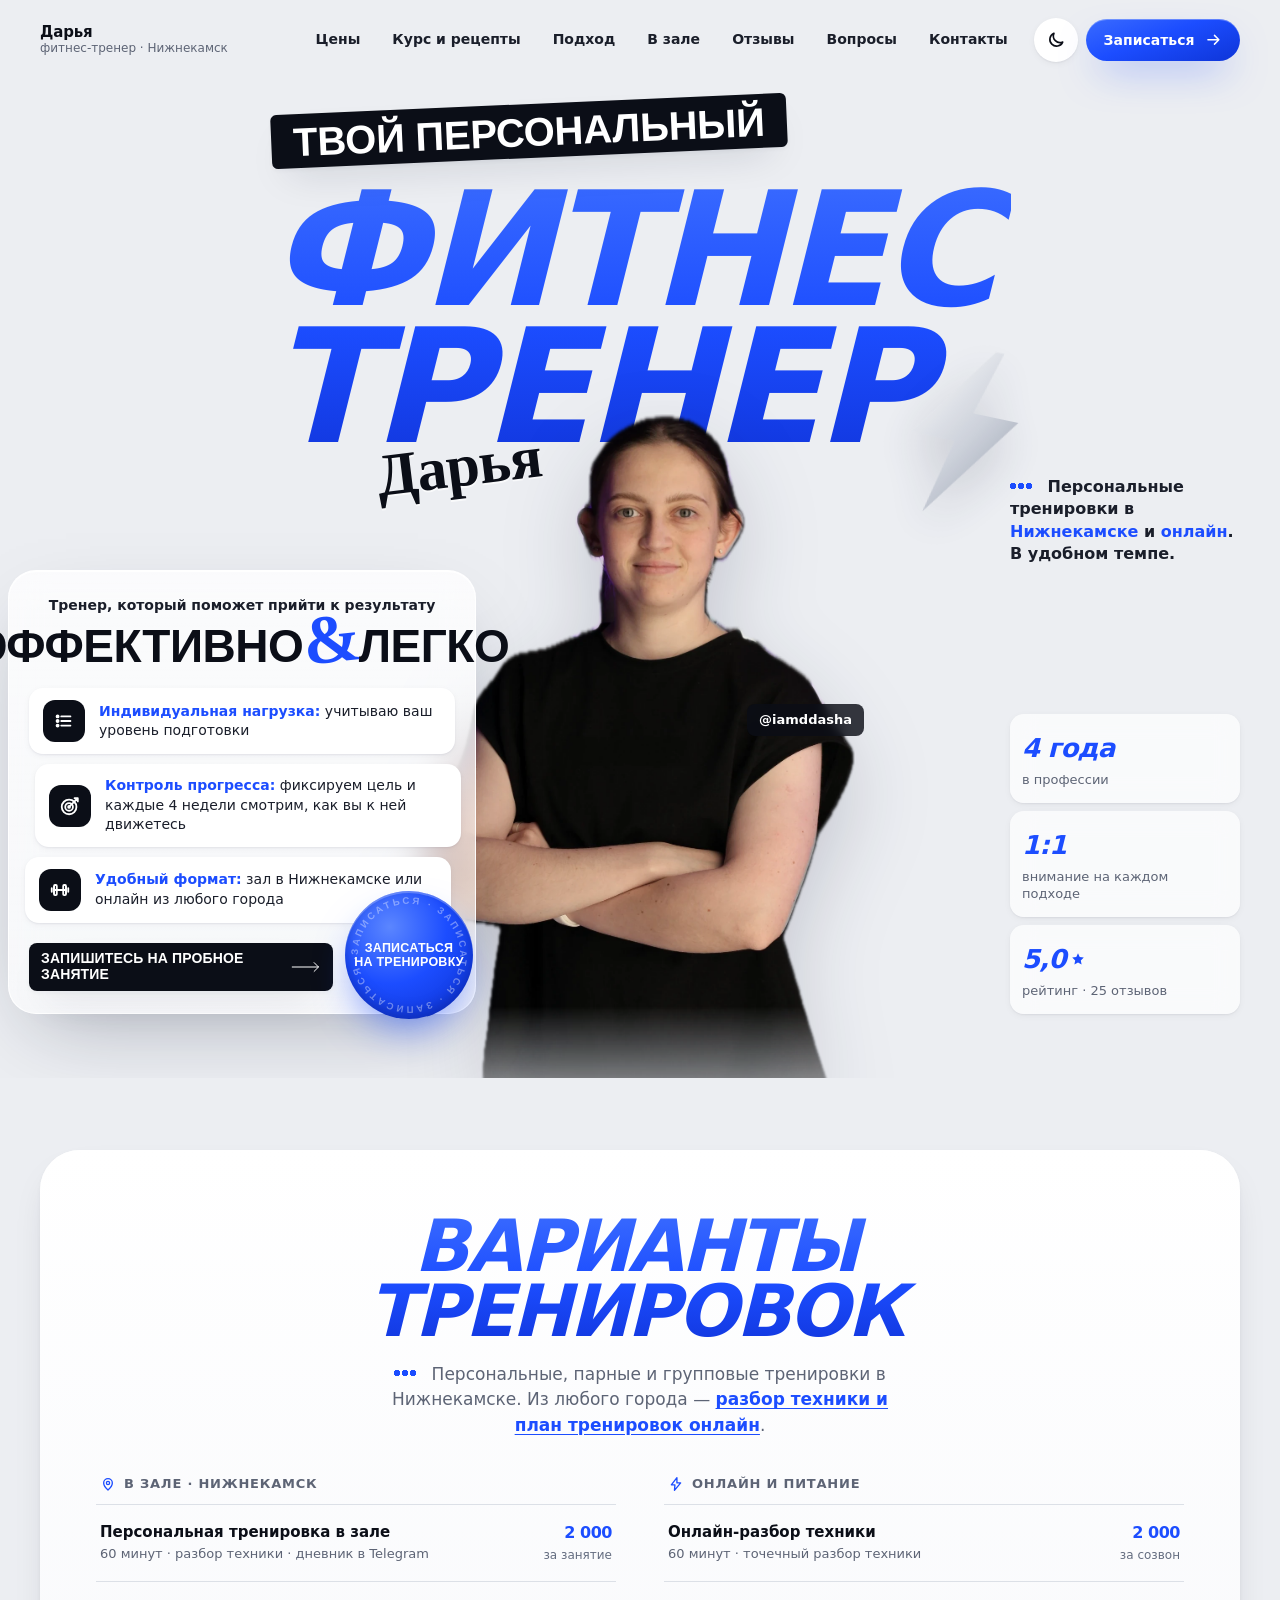
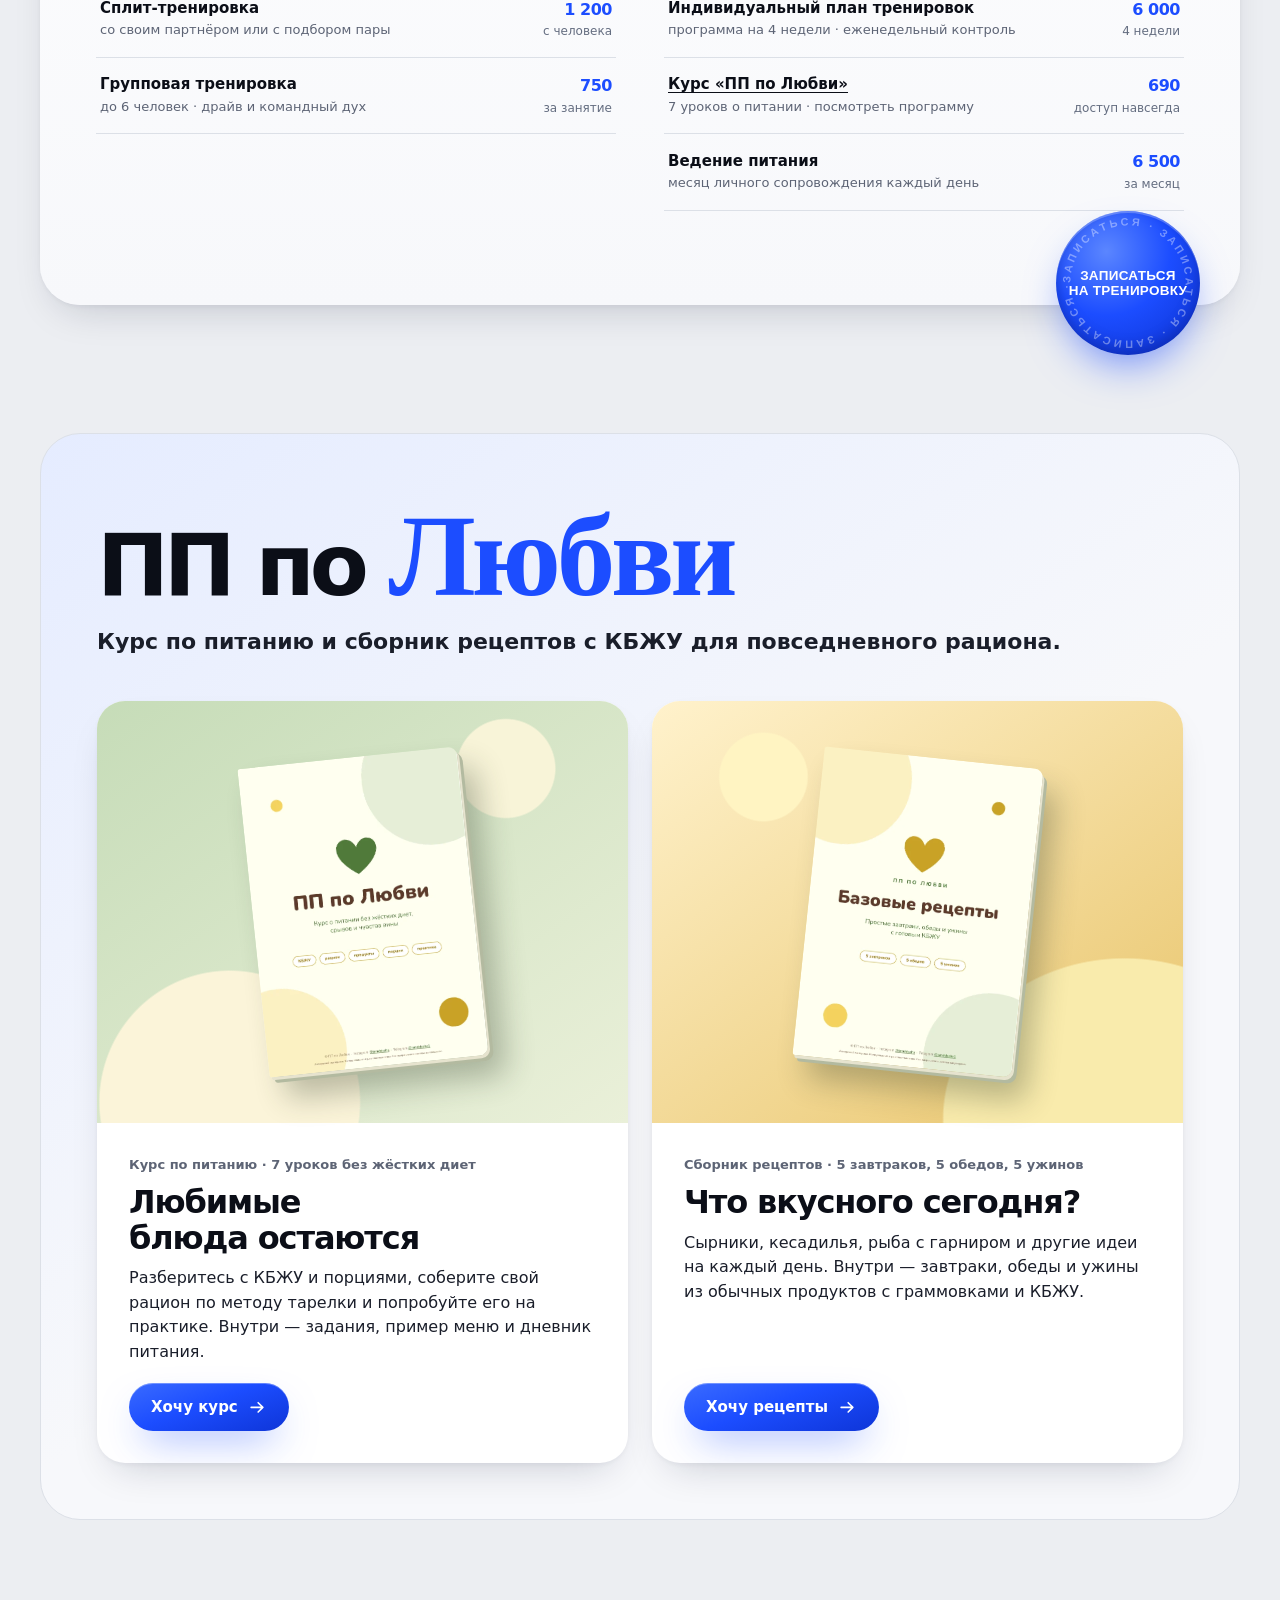
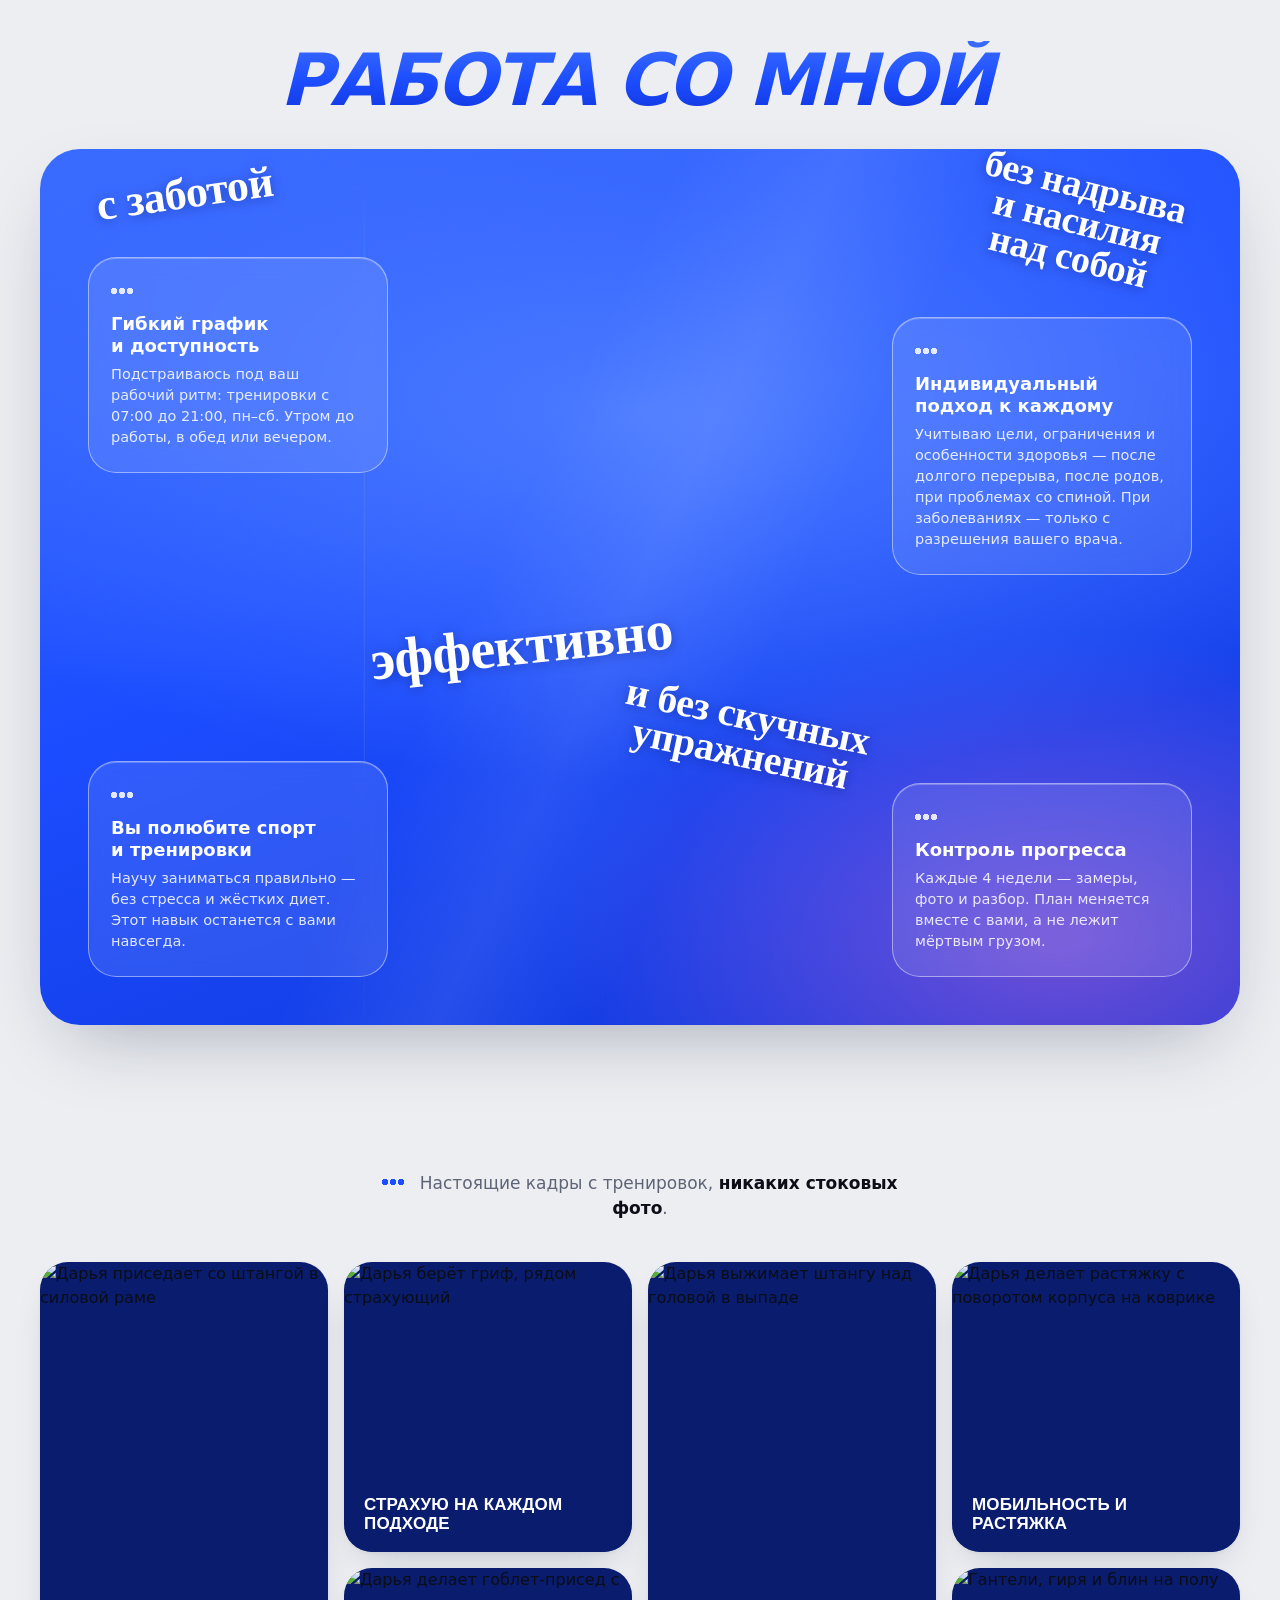
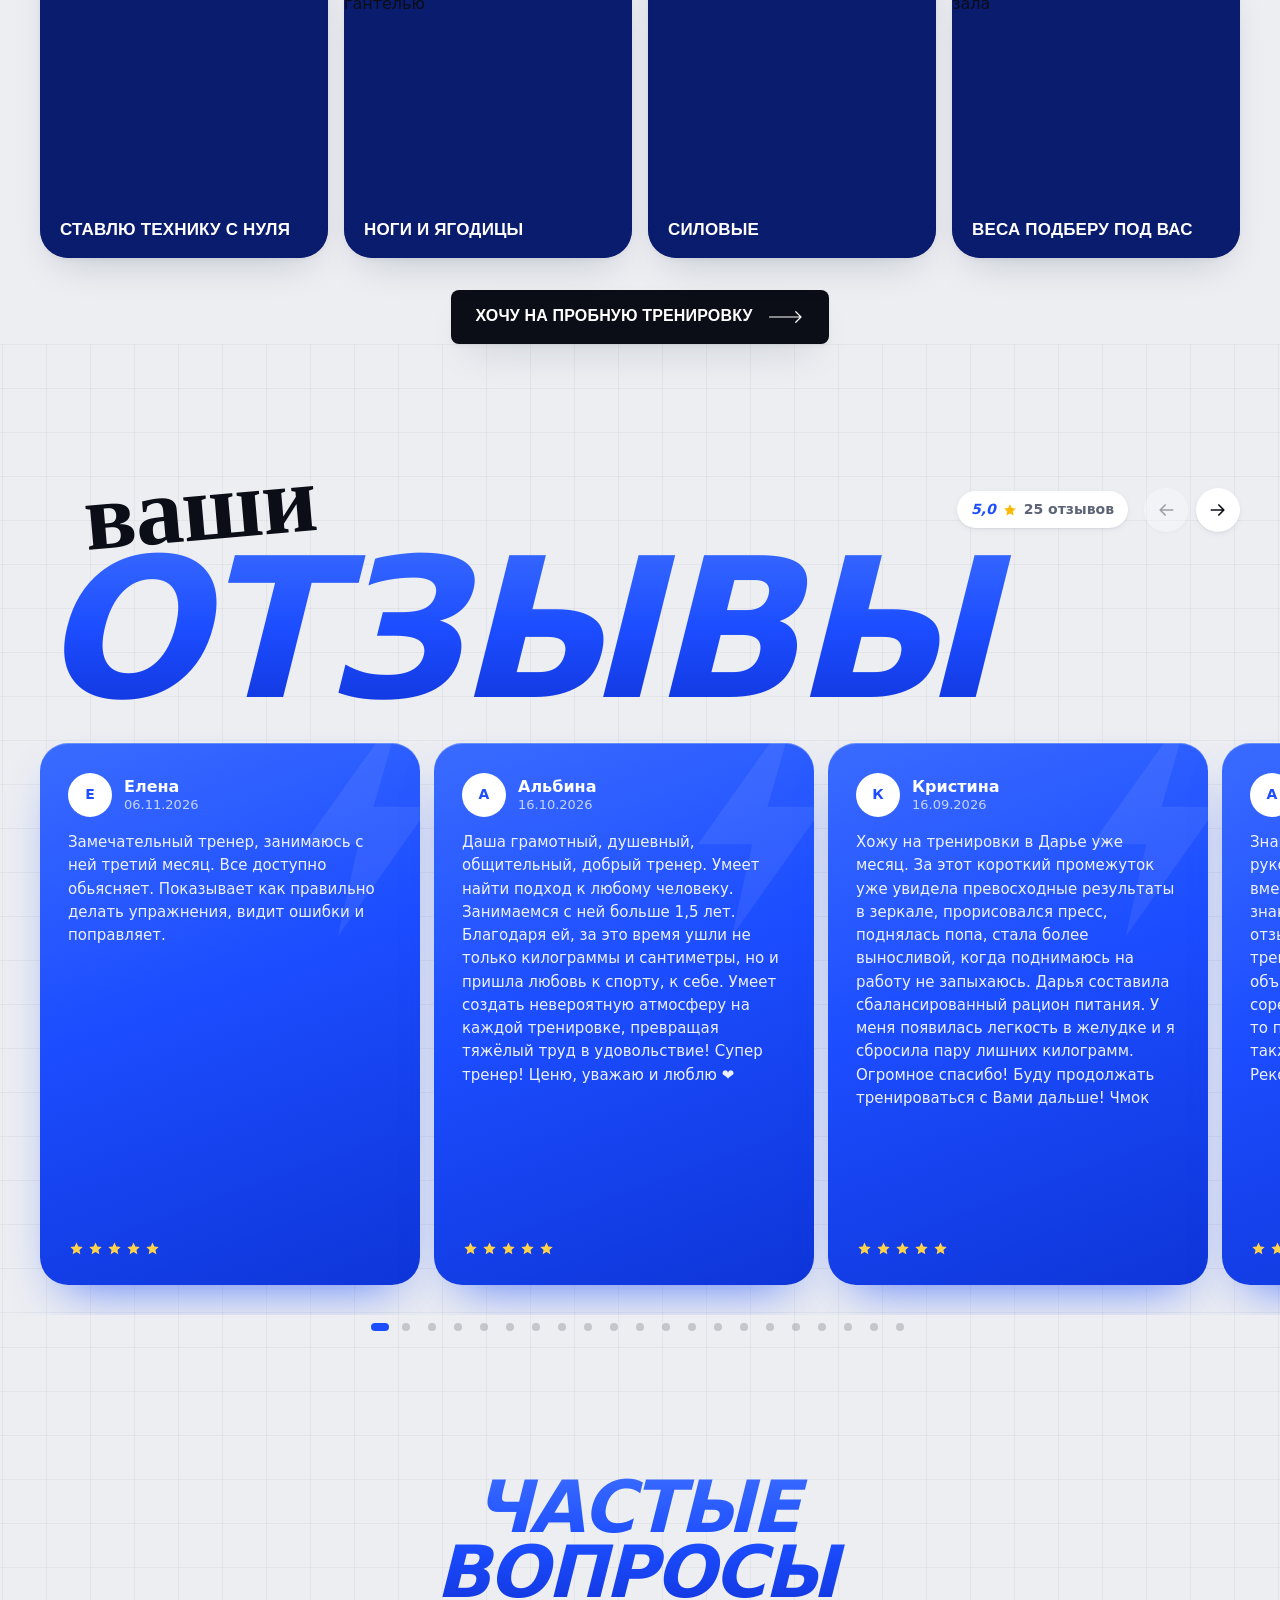
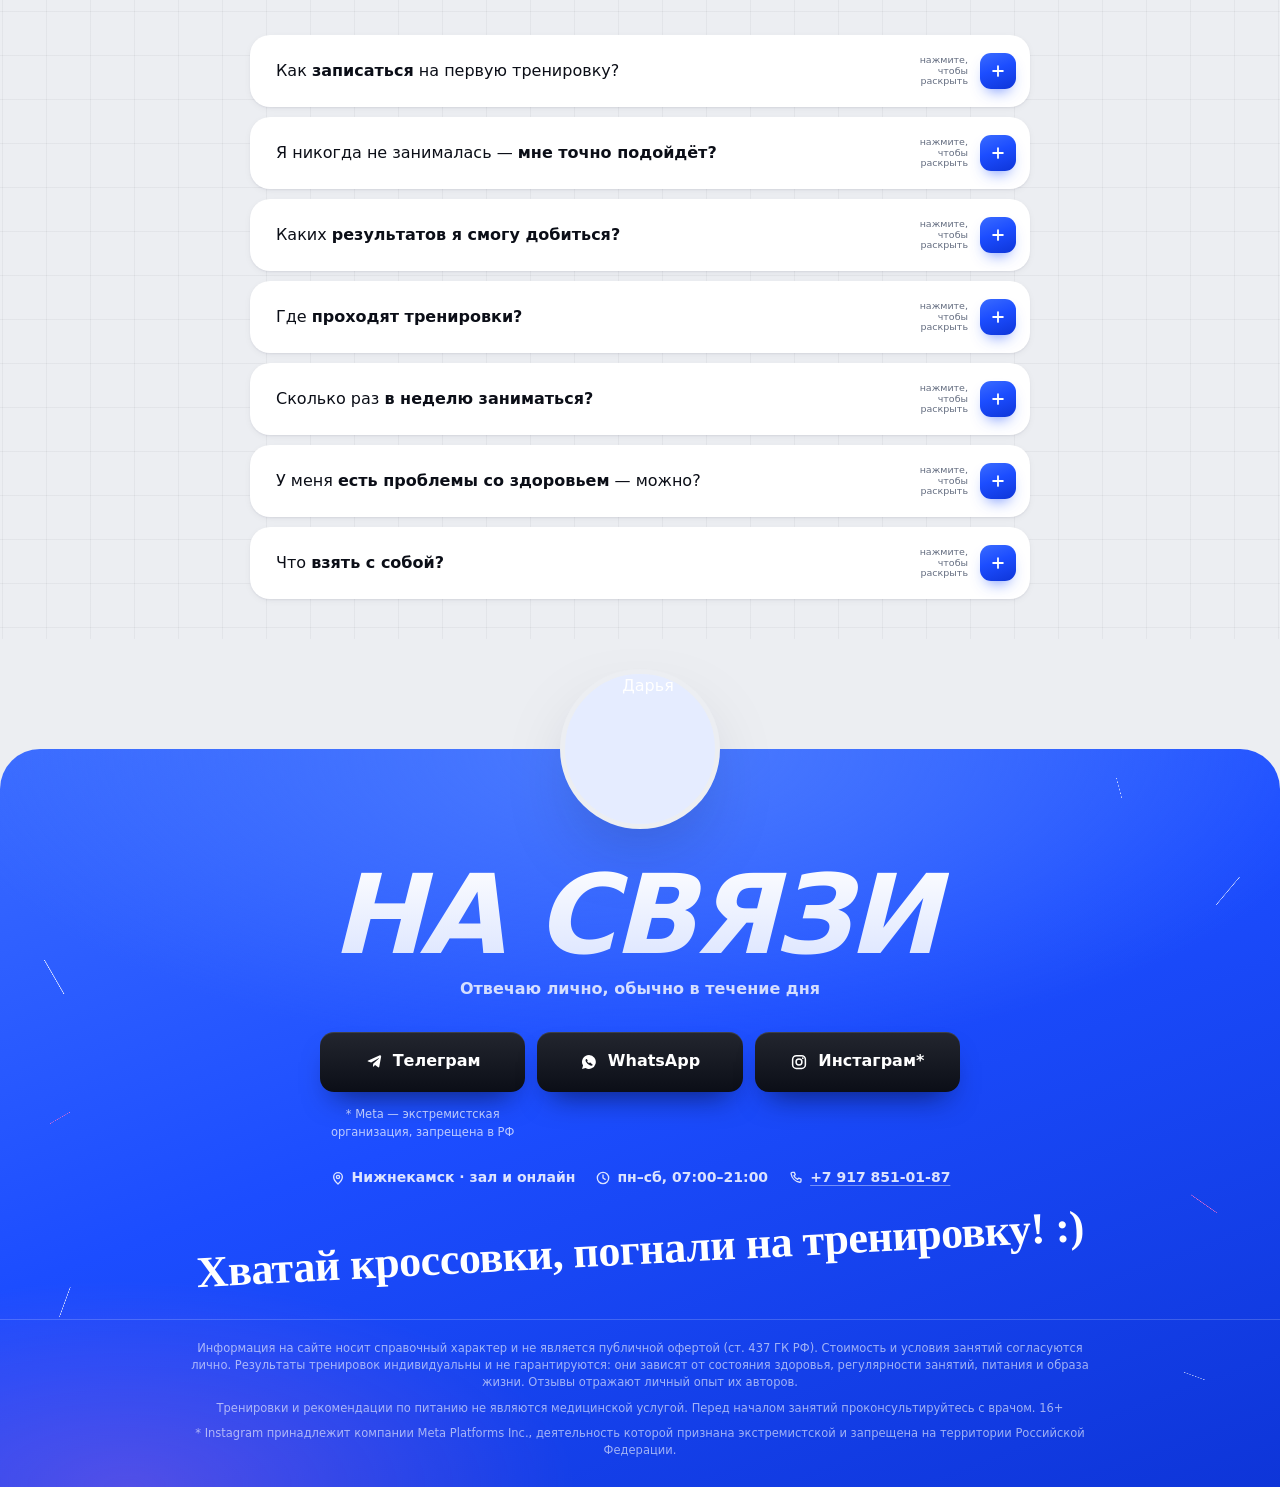
==== commit 373fcf50: "fix: update training prices and simplify site copy" ====
--- a/index.html
+++ b/index.html
@@ -2,6 +2,7 @@
 <html lang="ru">
 <head>
 <meta charset="utf-8">
+<meta name="google-site-verification" content="Z054PN90ETHpR_wk08UIGzDtMCXAd5fi-7xCv2YKnLQ">
 <meta name="viewport" content="width=device-width, initial-scale=1, viewport-fit=cover">
 <title>Персональный фитнес-тренер в Нижнекамске и онлайн — Дарья</title>
 <meta name="description" content="Персональные, парные и групповые тренировки в зале в Нижнекамске. Онлайн — разбор техники и план тренировок. Цены и запись к Дарье.">
@@ -37,7 +38,7 @@
 <link rel="preload" href="assets/fonts/manrope-600-cyrillic.woff2" as="font" type="font/woff2" crossorigin>
 <link rel="preload" href="assets/img/hero-bg.webp" as="image">
 <link rel="stylesheet" href="assets/fonts/fonts.css?v=3">
-<link rel="stylesheet" href="assets/css/styles.css?v=22">
+<link rel="stylesheet" href="assets/css/styles.css?v=23">
 <noscript><style>.rv{opacity:1;transform:none}</style></noscript>
 <script type="application/ld+json">
 {
@@ -268,14 +269,10 @@
           <ul class="pricelist">
             <li class="pricerow">
               <span class="pricerow__main"><b>Персональная тренировка в зале</b><i>60 минут · разбор техники · дневник в Telegram</i></span>
-              <span class="pricerow__price"><span class="pricebox"><b>1 500</b><i>за занятие</i></span></span>
+              <span class="pricerow__price"><span class="pricebox"><b>2 000</b><i>за занятие</i></span></span>
             </li>
             <li class="pricerow">
-              <span class="pricerow__main"><b>Сплит со своим партнёром</b><i>приходите вдвоём — веселее и выгоднее</i></span>
-              <span class="pricerow__price"><span class="pricebox"><b>1 000</b><i>с человека</i></span></span>
-            </li>
-            <li class="pricerow">
-              <span class="pricerow__main"><b>Сплит с подбором партнёра</b><i>найду напарника под ваш темп</i></span>
+              <span class="pricerow__main"><b>Сплит-тренировка</b><i>со своим партнёром или с подбором пары</i></span>
               <span class="pricerow__price"><span class="pricebox"><b>1 200</b><i>с человека</i></span></span>
             </li>
             <li class="pricerow">
@@ -289,8 +286,8 @@
           <h3 class="pricegroup__title"><svg class="ic" aria-hidden="true"><use href="#i-bolt"/></svg>Онлайн и питание</h3>
           <ul class="pricelist">
             <li class="pricerow">
-              <span class="pricerow__main"><b>Онлайн-разбор техники</b><i>40 минут · точечный разбор техники</i></span>
-              <span class="pricerow__price"><span class="pricebox"><b>1 500</b><i>за созвон</i></span></span>
+              <span class="pricerow__main"><b>Онлайн-разбор техники</b><i>60 минут · точечный разбор техники</i></span>
+              <span class="pricerow__price"><span class="pricebox"><b>2 000</b><i>за созвон</i></span></span>
             </li>
             <li class="pricerow">
               <span class="pricerow__main"><b>Индивидуальный план тренировок</b><i>программа на 4 недели · еженедельный контроль</i></span>
@@ -403,11 +400,9 @@
 </section>
 
 <!-- ============ IN THE GYM ============ -->
-<section class="sec" id="gym">
+<section class="sec" id="gym" aria-label="Тренировки в зале">
   <div class="shell">
     <header class="gymhead">
-      <span class="script gymhead__pre rv" data-reveal>как это выглядит</span>
-      <h2 class="display display--center rv" data-reveal style="--i:1">В зале</h2>
       <p class="lead lead--center rv" data-reveal style="--i:2">
         <span class="dots" aria-hidden="true"></span>
         Настоящие кадры с тренировок, <b>никаких стоковых фото</b>.
@@ -425,7 +420,7 @@
       </figure>
       <figure class="gym__item gym__item--tall rv" data-reveal style="--i:3; --pos: 40% 50%">
         <img src="assets/img/gym-press.webp" alt="Дарья выжимает штангу над головой в выпаде" width="900" height="1350" loading="lazy">
-        <figcaption>Силовые без страха</figcaption>
+        <figcaption>Силовые</figcaption>
       </figure>
       <figure class="gym__item rv" data-reveal style="--i:4; --pos: 50% 62%">
         <img src="assets/img/gym-stretch.webp" alt="Дарья делает растяжку с поворотом корпуса на коврике" width="900" height="1350" loading="lazy">
@@ -472,14 +467,6 @@
 
   <div class="reviews" data-reviews>
     <div class="reviews__track" data-rev-track tabindex="0" aria-label="Отзывы клиентов, листаются в сторону">
-
-      <article class="review review--intro">
-        <p>Я с уважением отношусь к личным границам и никогда не прошу отзыв специально. Здесь — отзывы клиентов, которые сами захотели поделиться впечатлениями. Публикую только имена; тексты могут быть сокращены без искажения смысла. Результаты у всех индивидуальны. Спасибо им!</p>
-        <a class="review__more" href="https://t.me/iamddasha1" target="_blank" rel="noopener noreferrer">
-          <span>Ещё больше — в моём Telegram</span>
-          <svg class="ic" aria-hidden="true"><use href="#i-arrow-long"/></svg>
-        </a>
-      </article>
 
       <article class="review">
         <div class="review__top">
@@ -957,6 +944,6 @@
   <svg class="ic" aria-hidden="true"><use href="#i-chevron"/></svg>
 </button>
 
-<script src="assets/js/app.js?v=11" defer></script>
+<script src="assets/js/app.js?v=12" defer></script>
 </body>
 </html>
--- a/assets/css/styles.css
+++ b/assets/css/styles.css
@@ -878,16 +878,6 @@
 
 /* ------------------------------------------------------------- 8b. IN THE GYM */
 .gymhead { text-align: center; }
-.gymhead__pre {
-  position: relative; z-index: 1;
-  display: inline-block;
-  margin-bottom: -.18em;
-  font-size: clamp(30px, 7vw, 52px);
-  color: var(--ink);
-  transform: rotate(-4deg);
-}
-.gymhead__pre.rv { transform: translateY(22px) rotate(-4deg); }
-.gymhead__pre.rv.is-in { transform: rotate(-4deg); }
 
 /* bento of real photos: tall frames span two rows, the rest fill in */
 .gym {
@@ -1034,15 +1024,6 @@
 .review__who time { font-size: 13px; color: rgba(255,255,255,.72); font-variant-numeric: tabular-nums; }
 .stars { display: flex; gap: 2px; margin-top: auto; color: #FFD24A; }
 .stars .ic { width: 17px; height: 17px; }
-
-.review--intro { background: linear-gradient(160deg, #2D5DFF 0%, #1238E0 100%); justify-content: space-between; }
-.review--intro p { font-size: 16px; font-weight: 500; }
-.review__more {
-  display: inline-flex; align-items: center; gap: 12px;
-  font-weight: 800; font-size: 15px;
-}
-.review__more .ic { width: 40px; height: 20px; stroke-width: 1.6; transition: transform .3s var(--ease); }
-@media (hover: hover) { .review__more:hover .ic { transform: translateX(5px); } }
 
 .reviews__dots { display: flex; flex-wrap: wrap; justify-content: center; gap: 2px; padding-inline: var(--gut); }
 .reviews__dots button {
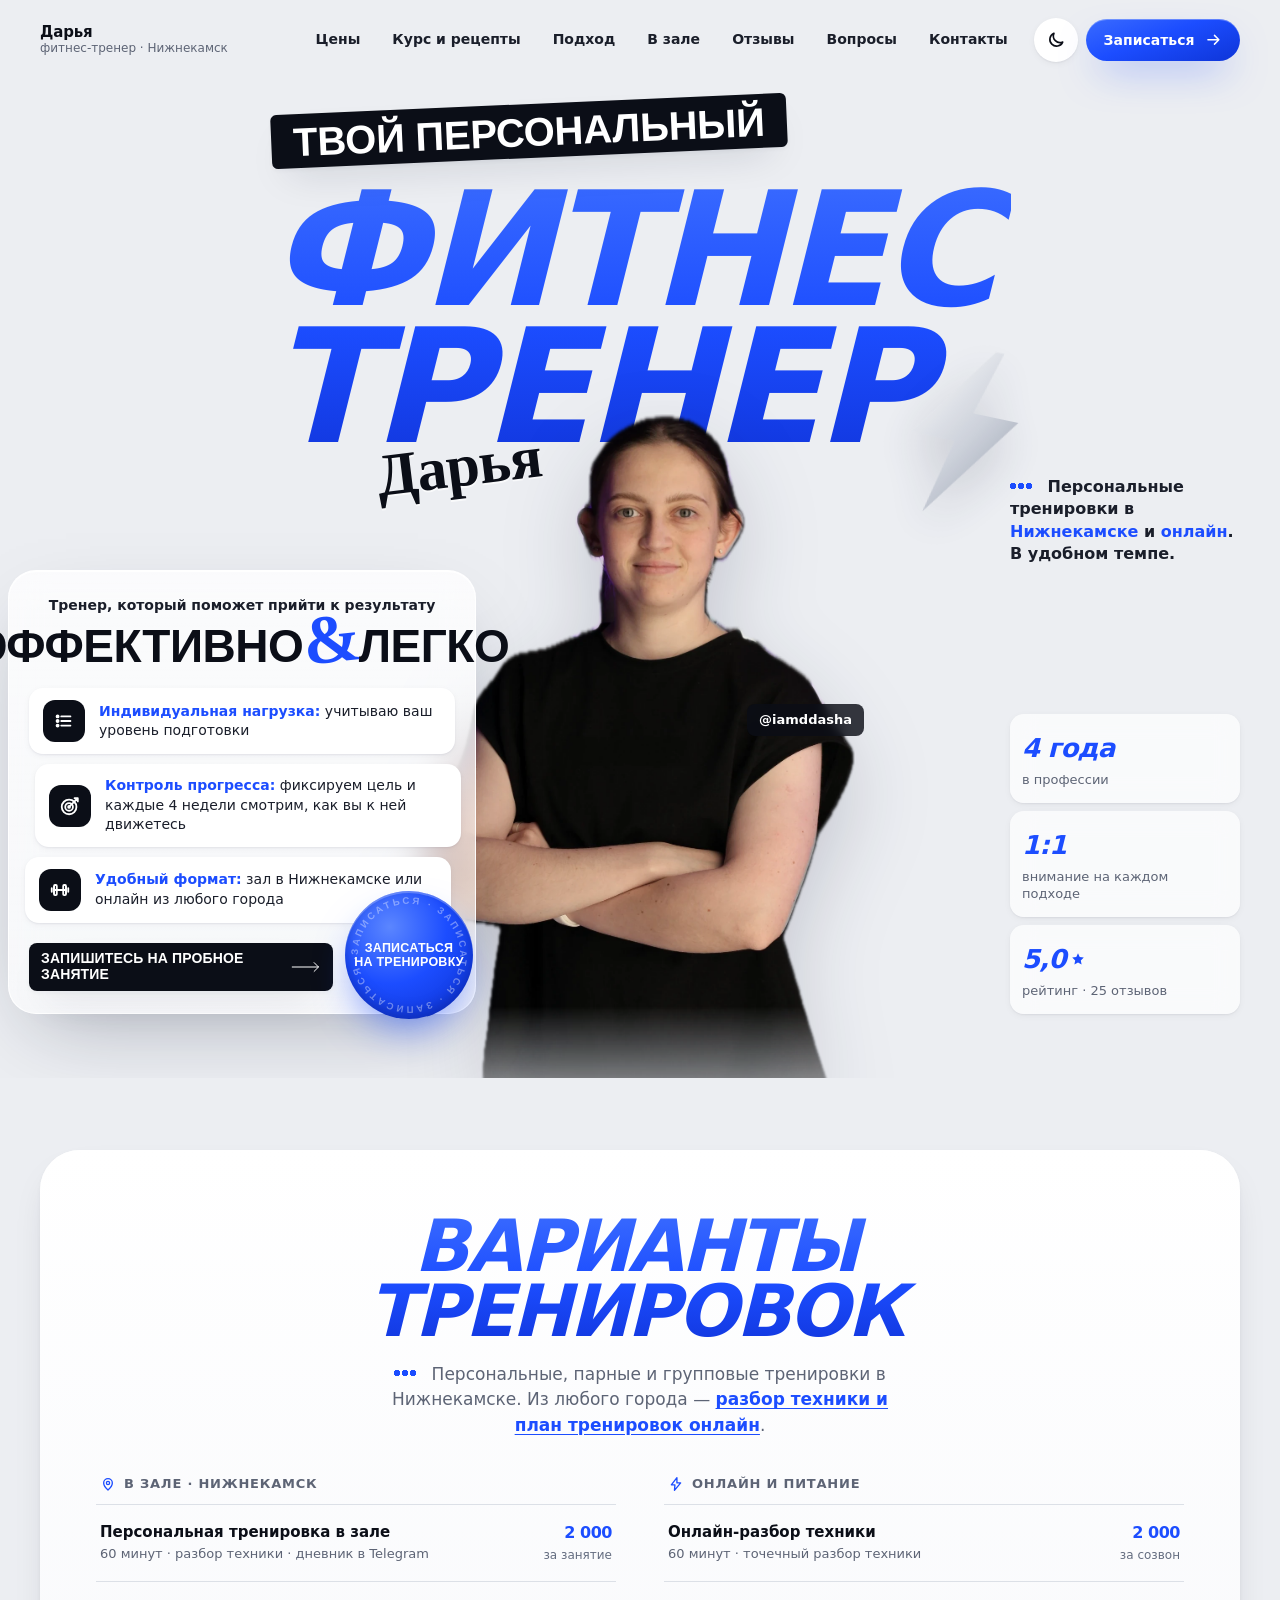
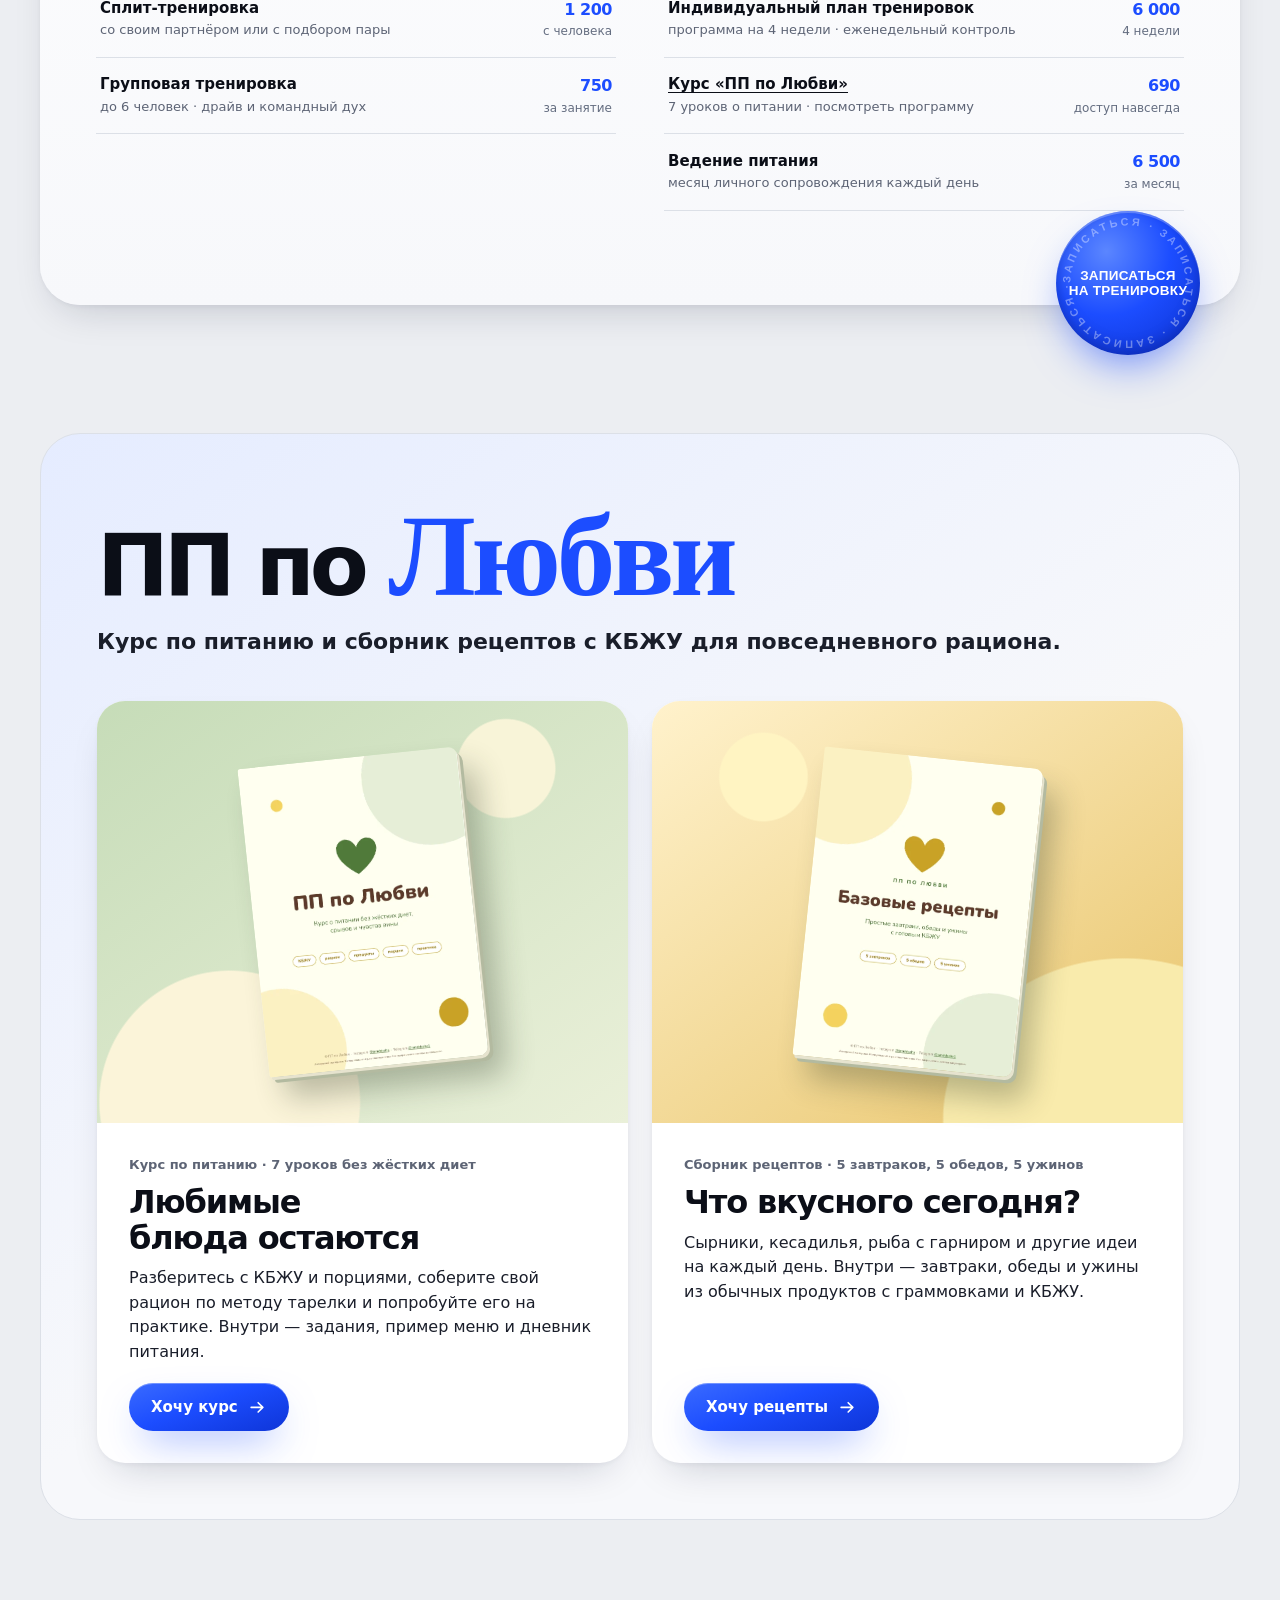
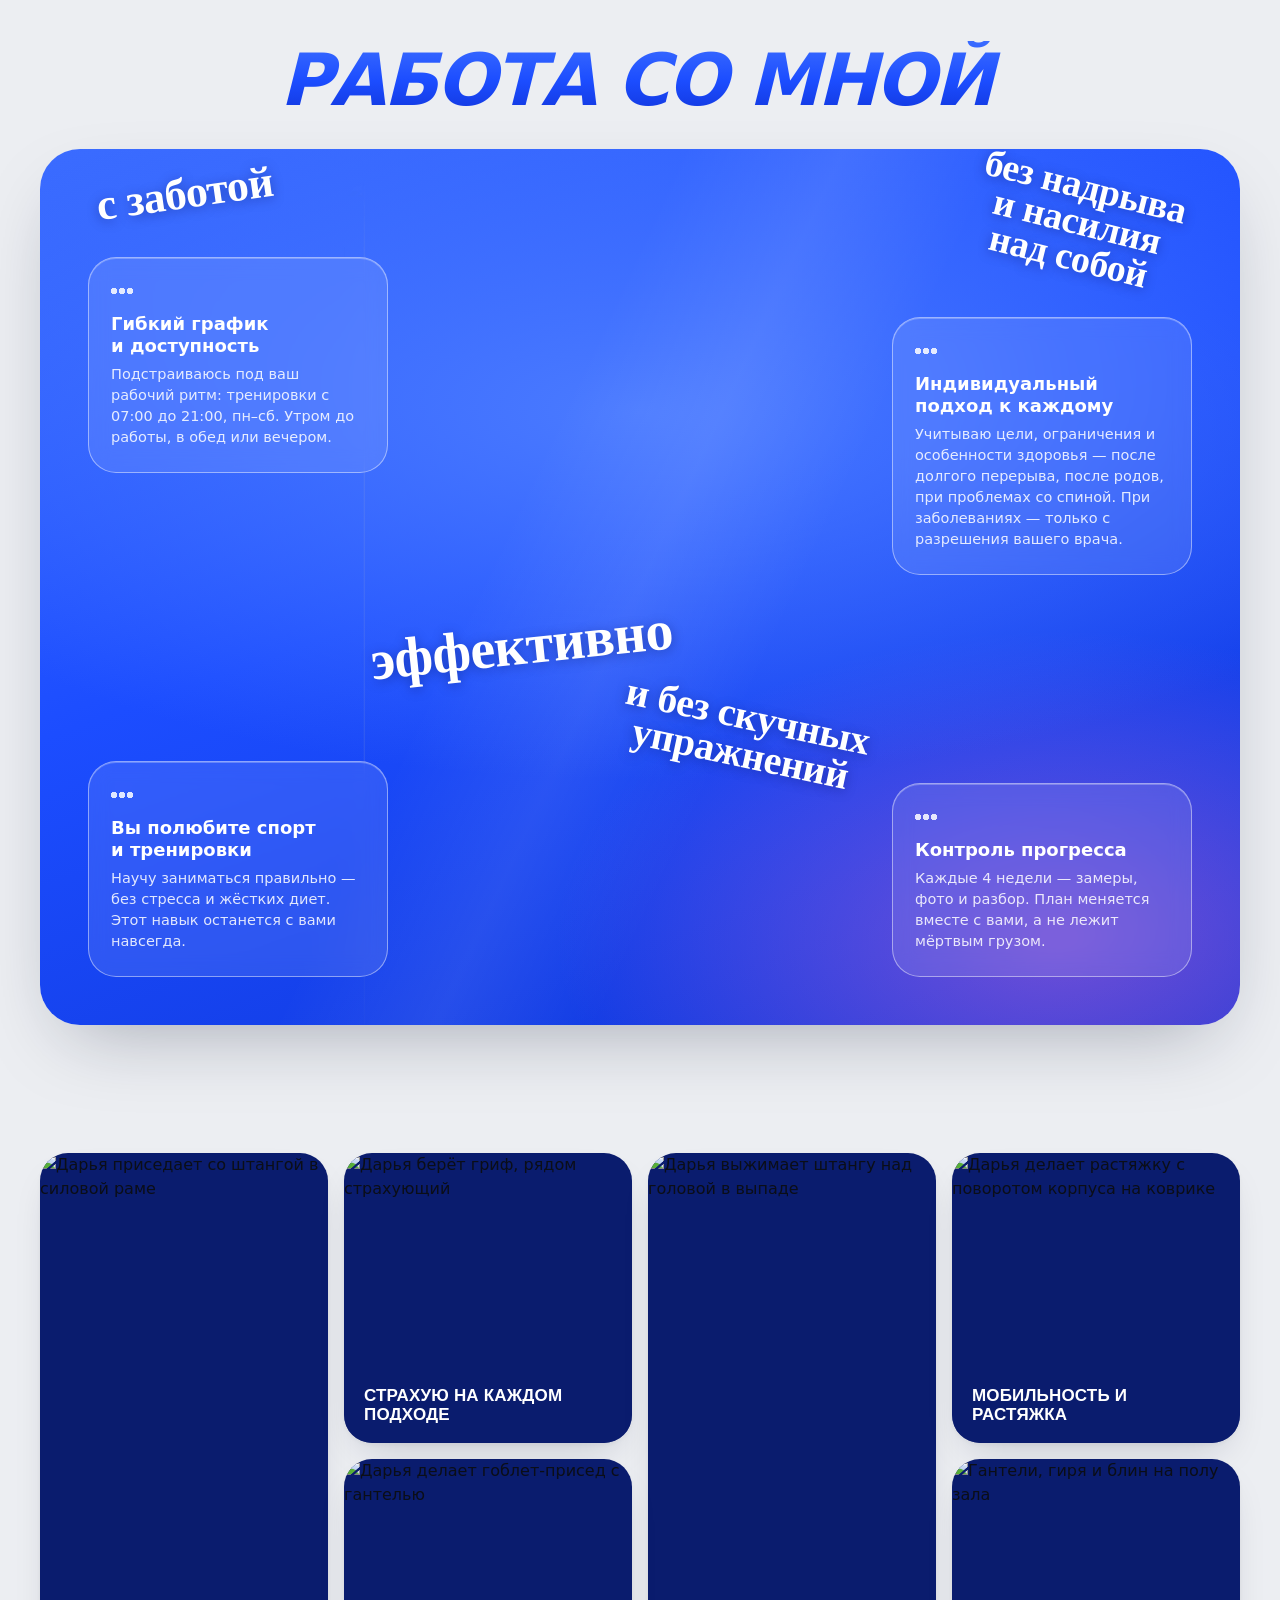
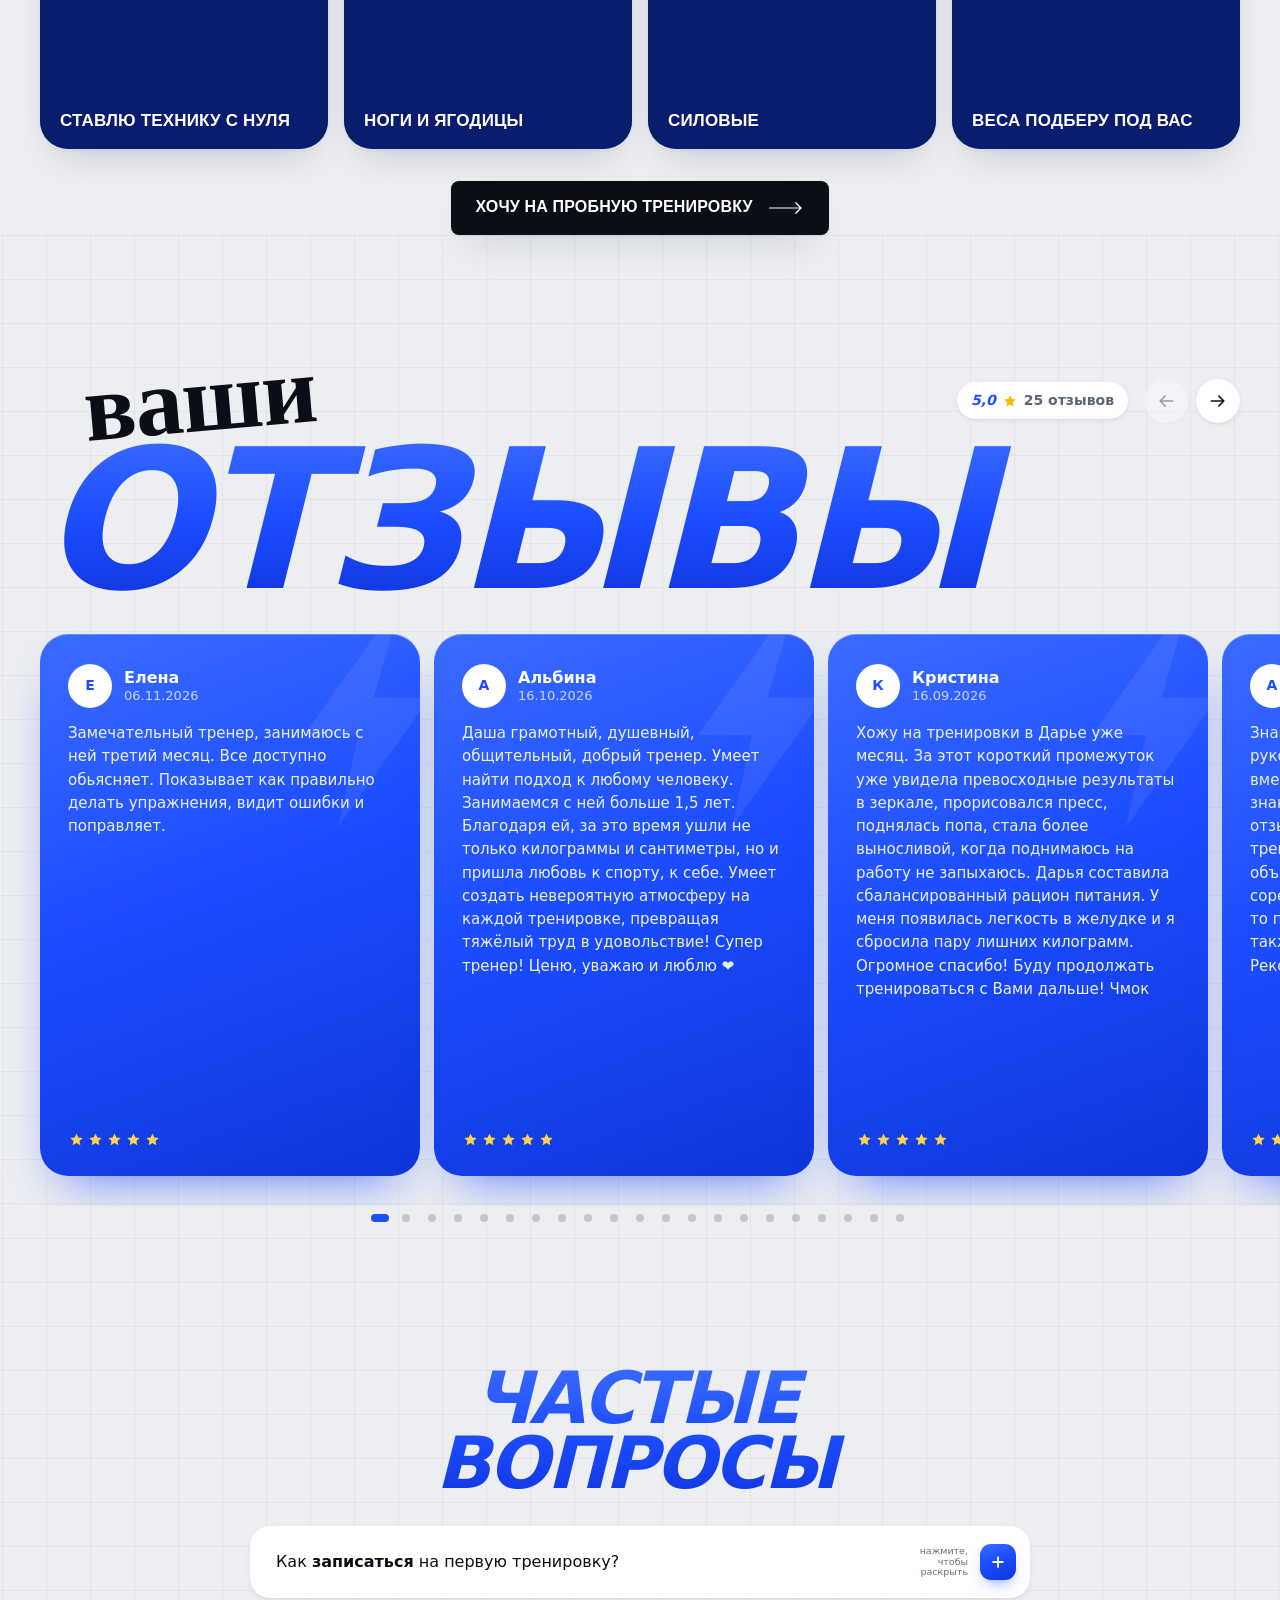
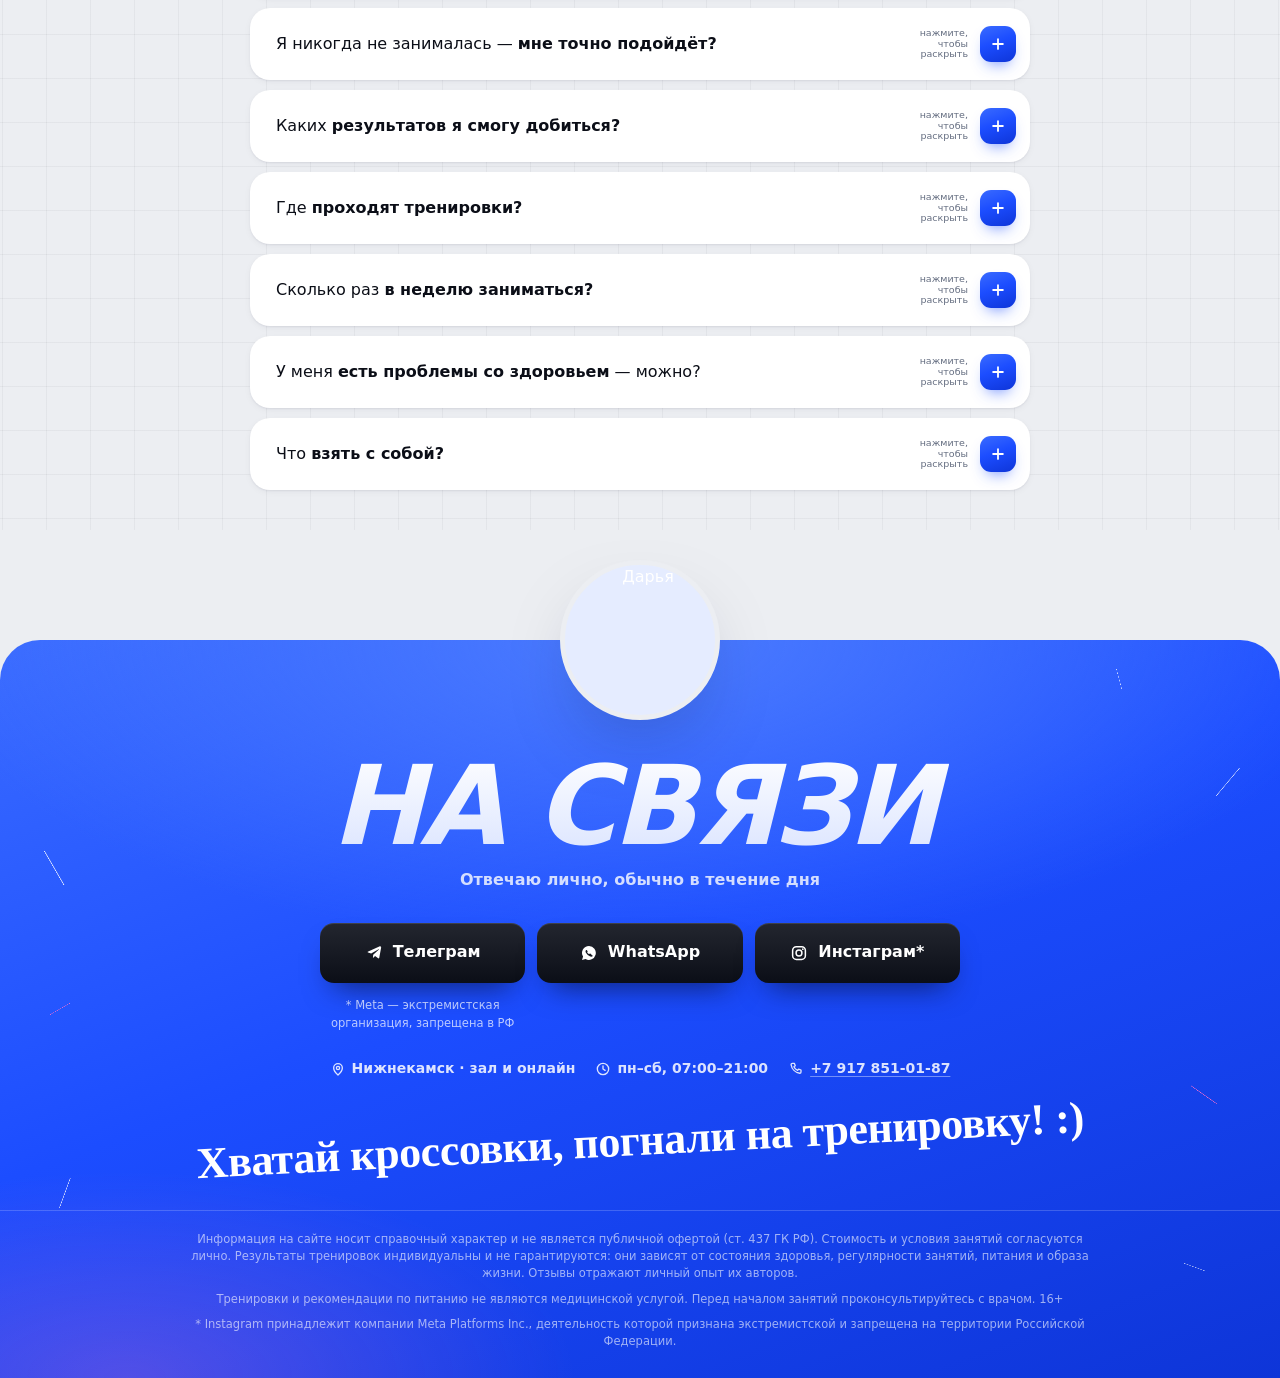
==== commit 80744c49: "fix: remove the gym gallery caption" ====
--- a/index.html
+++ b/index.html
@@ -38,7 +38,7 @@
 <link rel="preload" href="assets/fonts/manrope-600-cyrillic.woff2" as="font" type="font/woff2" crossorigin>
 <link rel="preload" href="assets/img/hero-bg.webp" as="image">
 <link rel="stylesheet" href="assets/fonts/fonts.css?v=3">
-<link rel="stylesheet" href="assets/css/styles.css?v=23">
+<link rel="stylesheet" href="assets/css/styles.css?v=24">
 <noscript><style>.rv{opacity:1;transform:none}</style></noscript>
 <script type="application/ld+json">
 {
@@ -402,13 +402,6 @@
 <!-- ============ IN THE GYM ============ -->
 <section class="sec" id="gym" aria-label="Тренировки в зале">
   <div class="shell">
-    <header class="gymhead">
-      <p class="lead lead--center rv" data-reveal style="--i:2">
-        <span class="dots" aria-hidden="true"></span>
-        Настоящие кадры с тренировок, <b>никаких стоковых фото</b>.
-      </p>
-    </header>
-
     <div class="gym">
       <figure class="gym__item gym__item--tall rv" data-reveal style="--i:1; --pos: 50% 60%">
         <img src="assets/img/gym-squat.webp" alt="Дарья приседает со штангой в силовой раме" width="900" height="1350" loading="lazy">
--- a/assets/css/styles.css
+++ b/assets/css/styles.css
@@ -877,8 +877,6 @@
 .wcard p { margin-top: 6px; font-size: 12.5px; line-height: 1.45; color: rgba(255,255,255,.86); }
 
 /* ------------------------------------------------------------- 8b. IN THE GYM */
-.gymhead { text-align: center; }
-
 /* bento of real photos: tall frames span two rows, the rest fill in */
 .gym {
   display: grid;
@@ -886,7 +884,6 @@
   grid-auto-rows: 168px;
   grid-auto-flow: dense;
   gap: 10px;
-  margin-top: 28px;
 }
 .gym__item {
   position: relative;
@@ -1474,7 +1471,7 @@
   .work__s--4 { right: 372px; top: 548px; font-size: 40px; }
 
   /* in the gym: 4-column bento, two rows */
-  .gym { grid-template-columns: repeat(4, 1fr); grid-auto-rows: 290px; gap: 16px; margin-top: 40px; }
+  .gym { grid-template-columns: repeat(4, 1fr); grid-auto-rows: 290px; gap: 16px; }
   .gym__item { border-radius: var(--r-lg); }
   .gym__item figcaption { left: 20px; right: 20px; bottom: 18px; font-size: 17px; }
   .gym__cta { margin-top: 32px; }
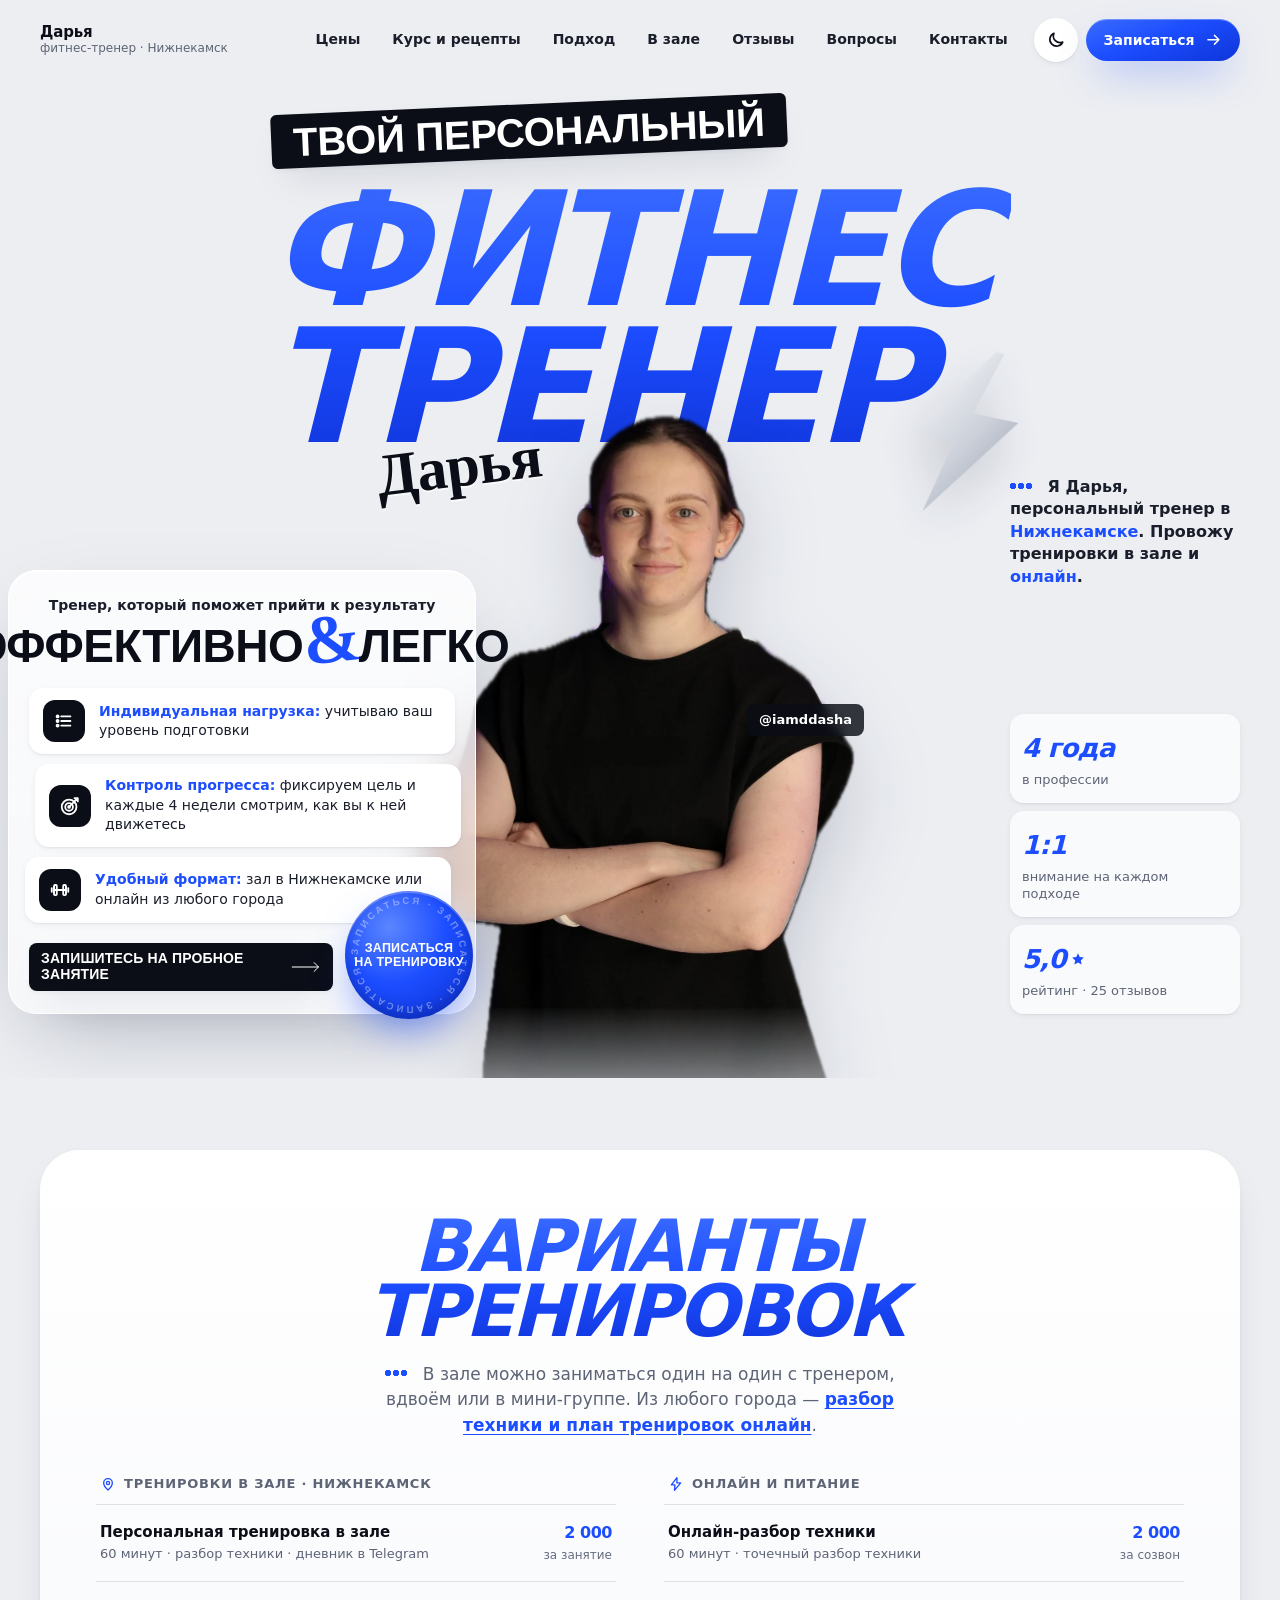
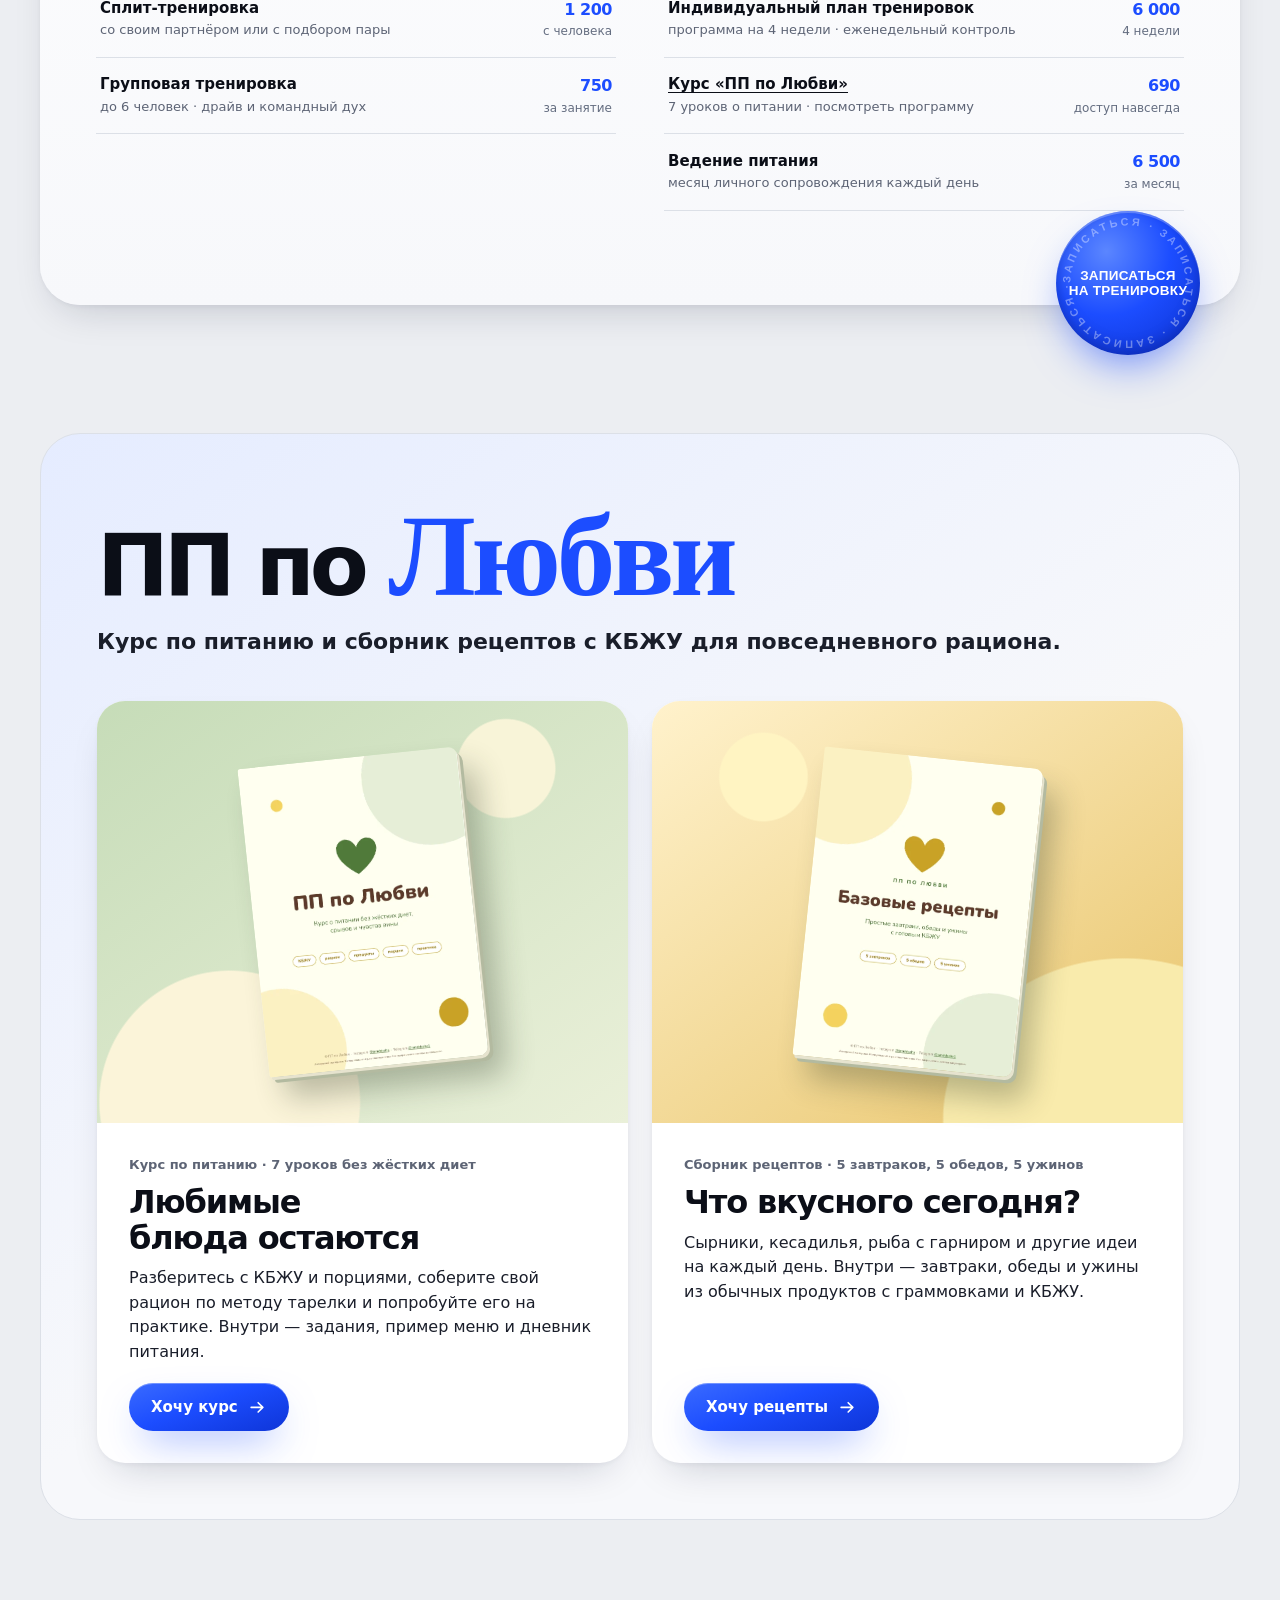
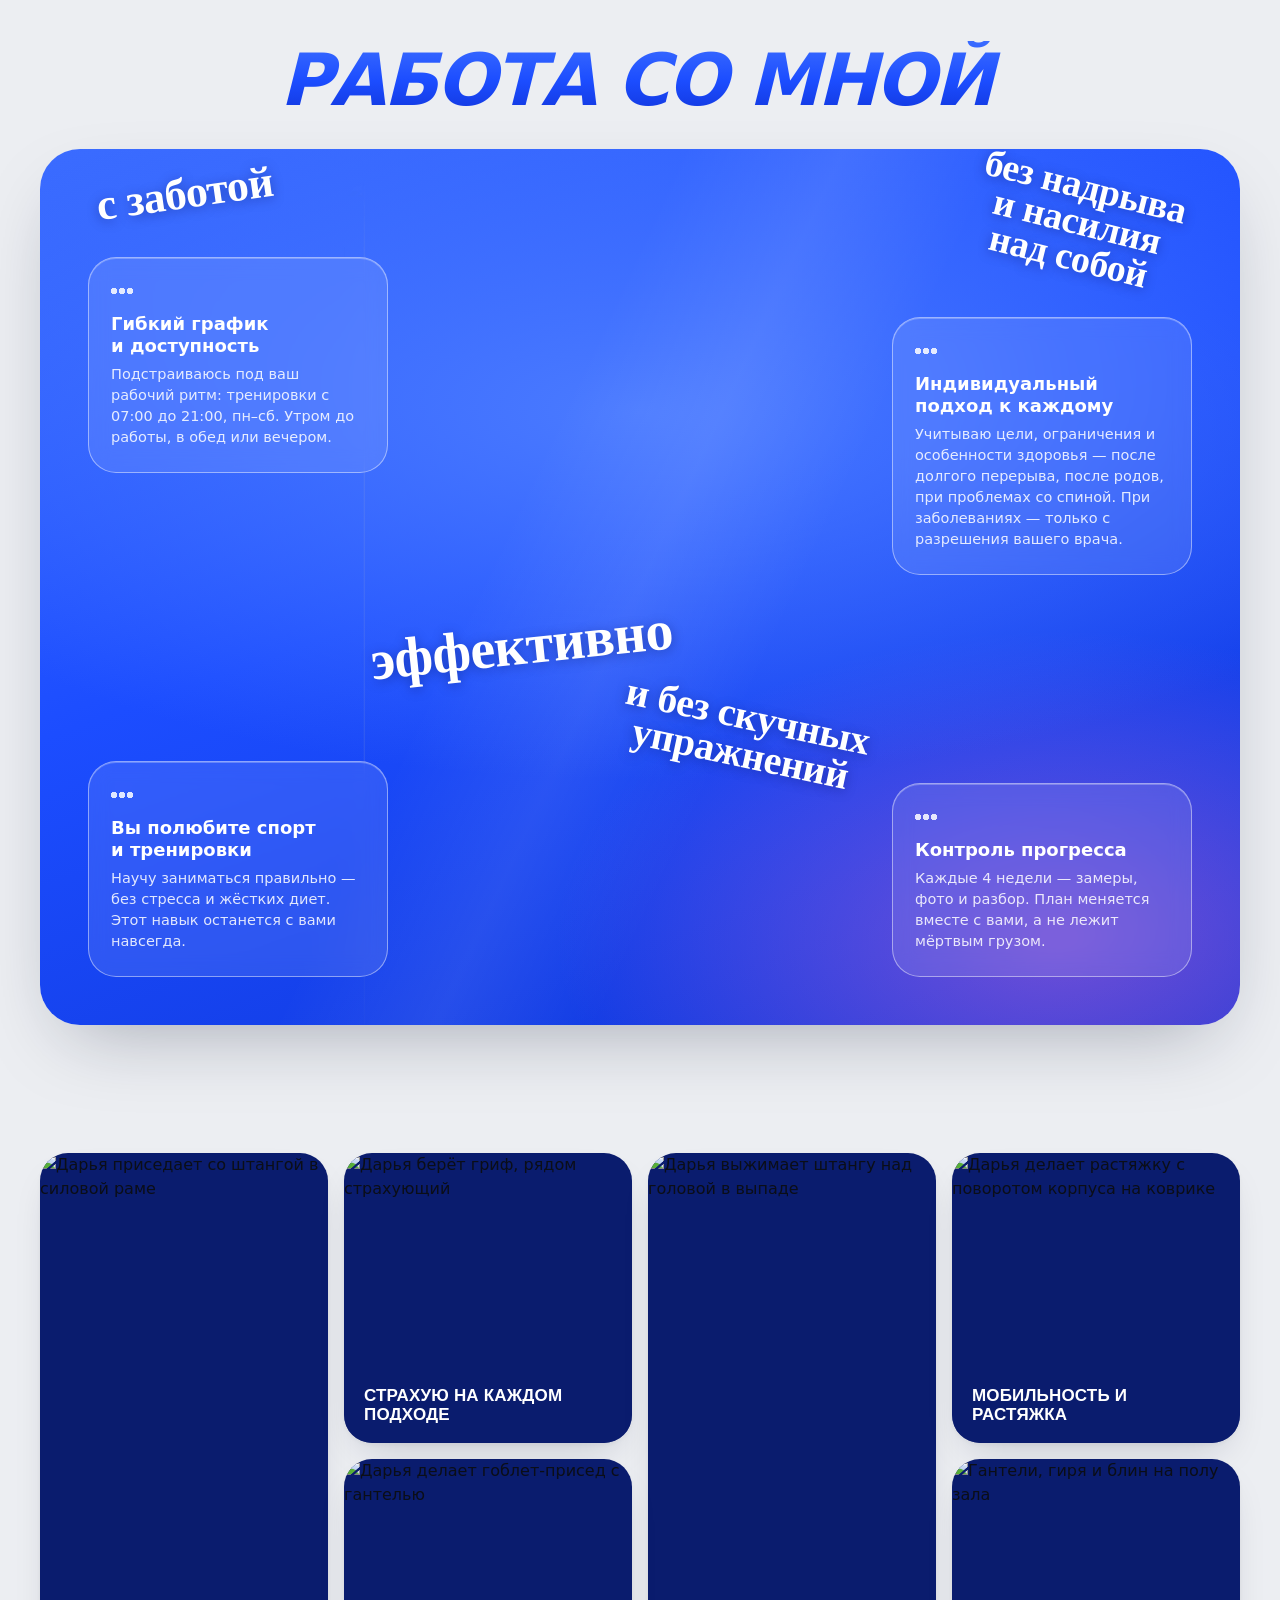
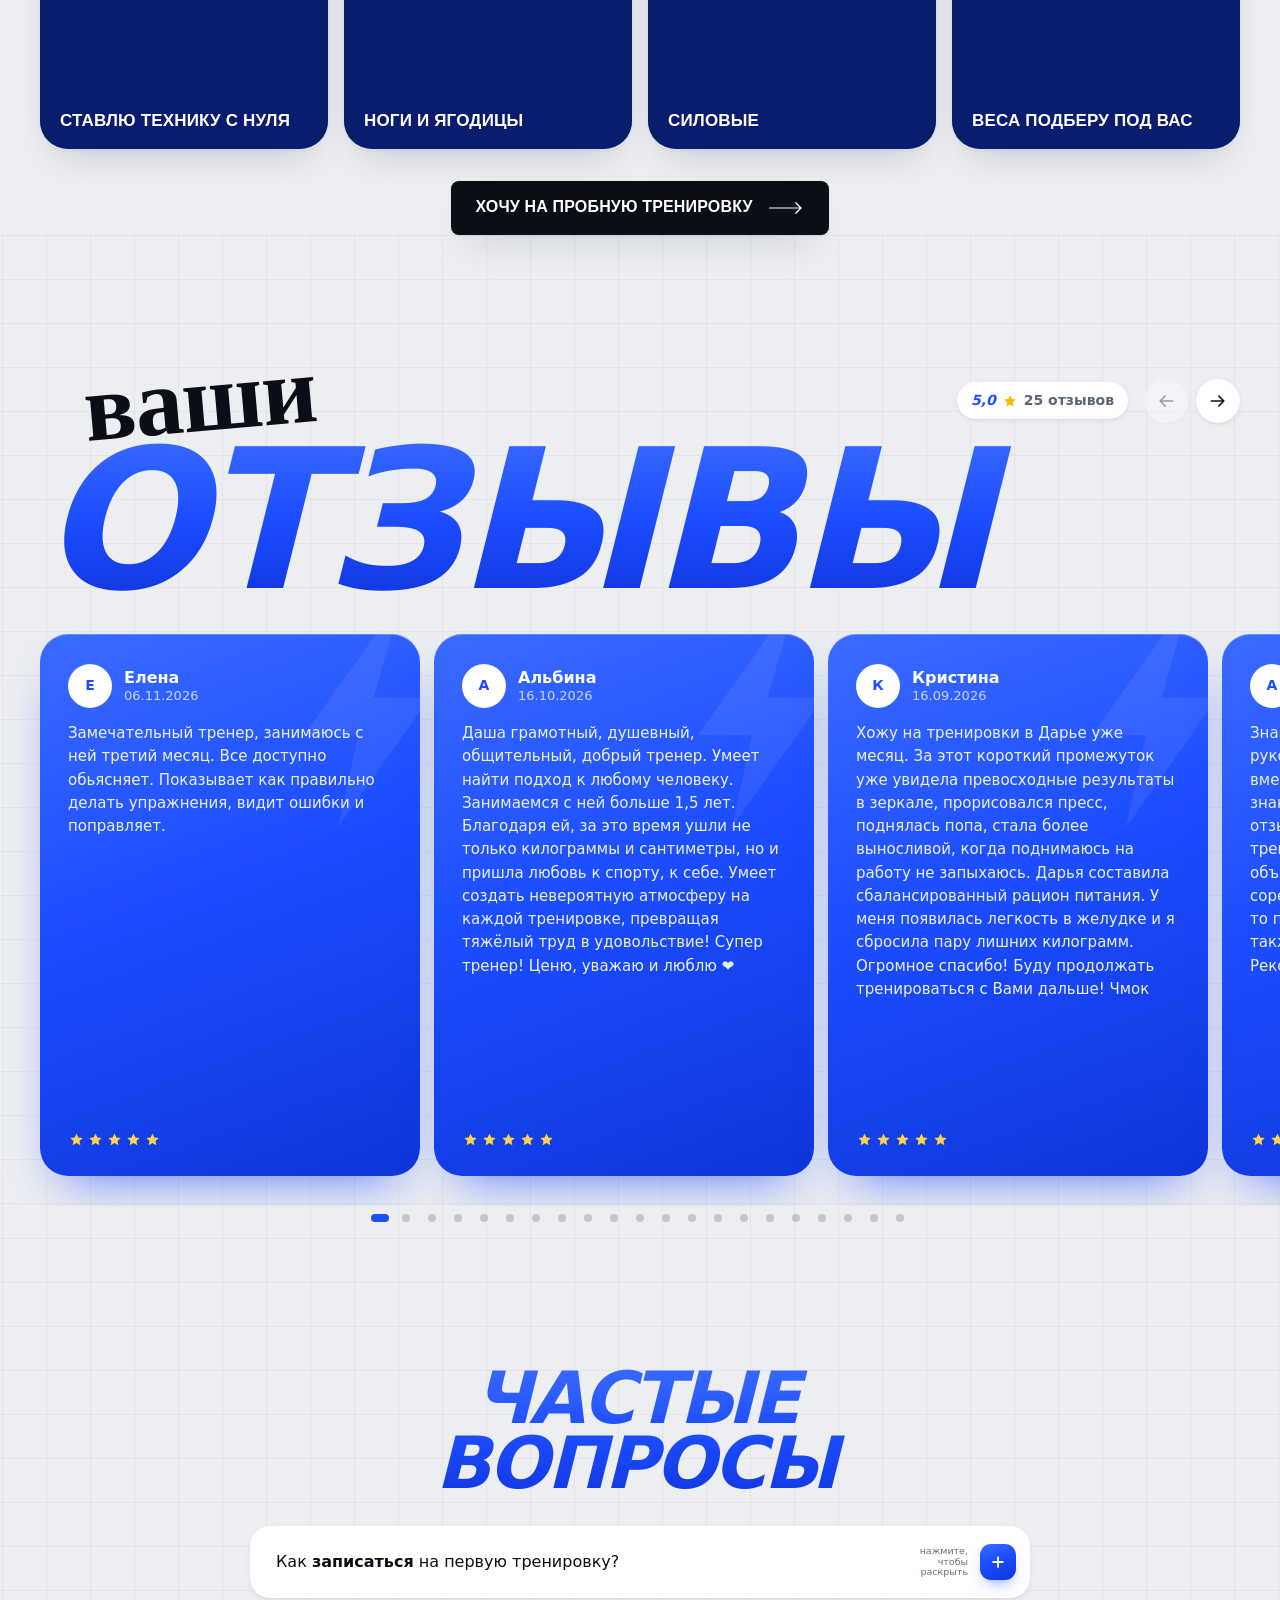
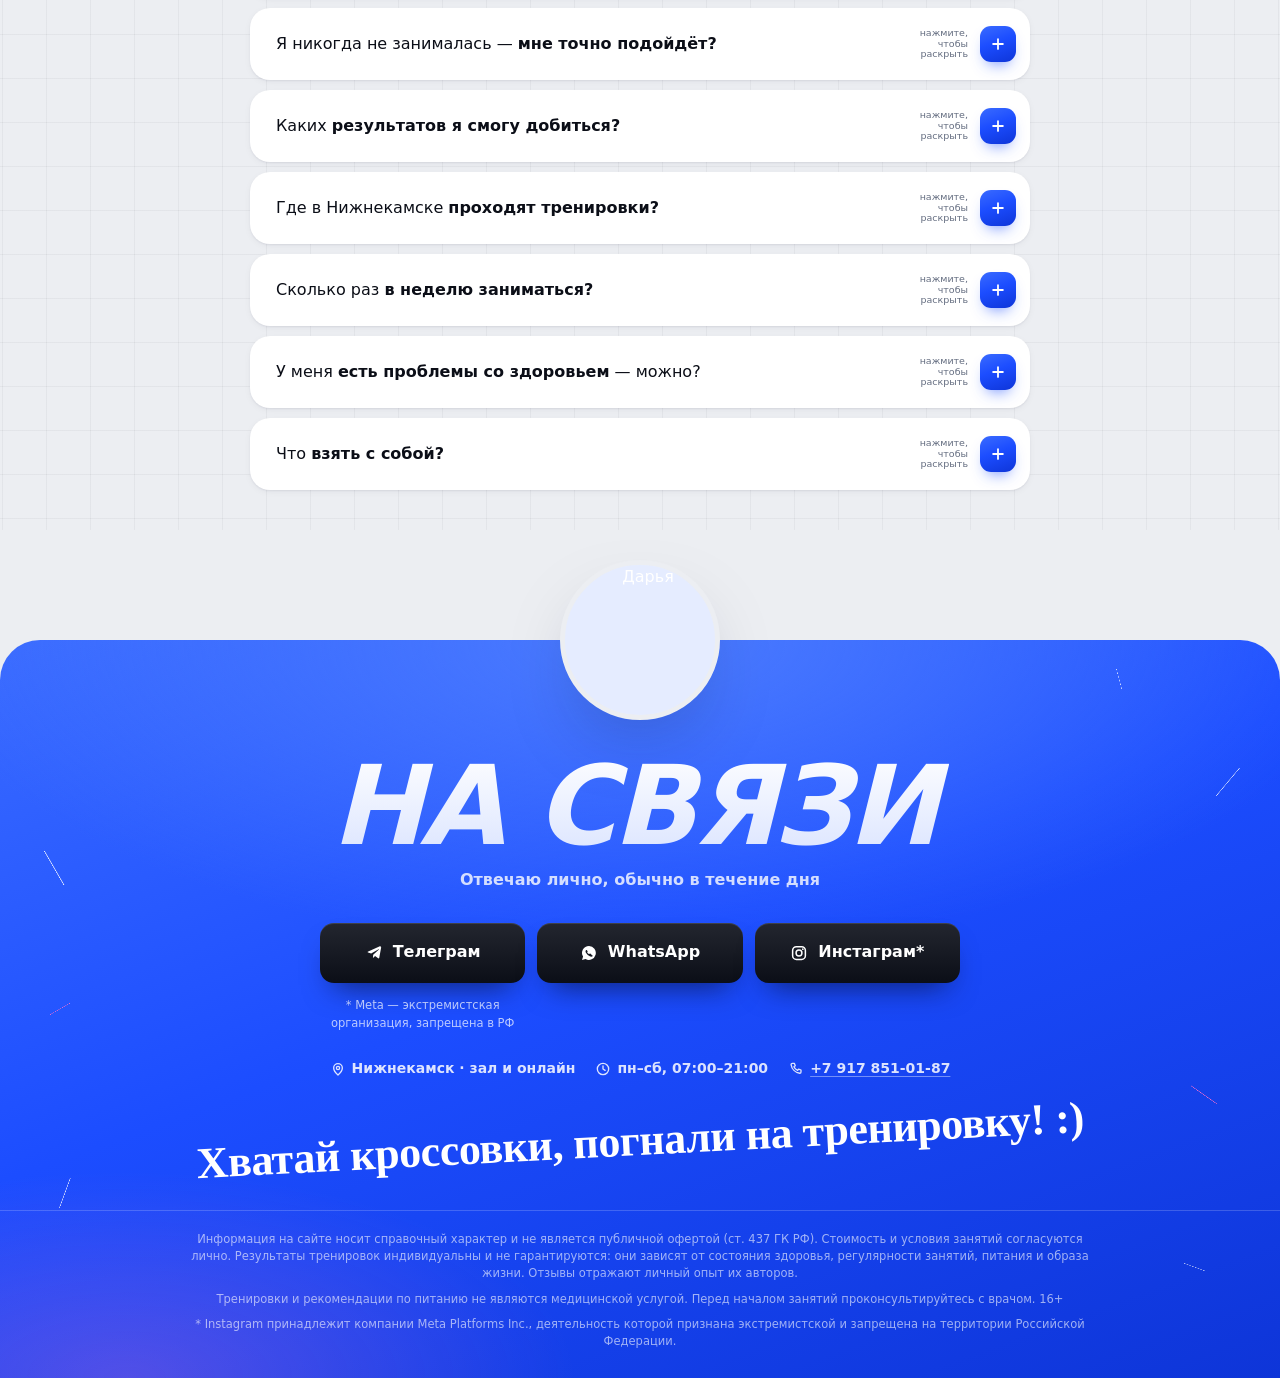
==== commit b6dfdefb: "feat(seo): strengthen Nizhnekamsk training search relevance" ====
--- a/index.html
+++ b/index.html
@@ -4,8 +4,8 @@
 <meta charset="utf-8">
 <meta name="google-site-verification" content="Z054PN90ETHpR_wk08UIGzDtMCXAd5fi-7xCv2YKnLQ">
 <meta name="viewport" content="width=device-width, initial-scale=1, viewport-fit=cover">
-<title>Персональный фитнес-тренер в Нижнекамске и онлайн — Дарья</title>
-<meta name="description" content="Персональные, парные и групповые тренировки в зале в Нижнекамске. Онлайн — разбор техники и план тренировок. Цены и запись к Дарье.">
+<title>Фитнес-тренер в Нижнекамске — Дарья, цены и запись</title>
+<meta name="description" content="Персональные тренировки с Дарьей в Нижнекамске — 2 000 ₽ за 60 минут. Занятия вдвоём и в мини-группе. Посмотрите цены и запишитесь в Telegram.">
 <meta name="color-scheme" content="light dark">
 <meta name="theme-color" content="#ECEEF2" media="(prefers-color-scheme: light)" data-theme-color="light">
 <meta name="theme-color" content="#0B0E17" media="(prefers-color-scheme: dark)" data-theme-color="dark">
@@ -23,8 +23,8 @@
 
 <meta property="og:type" content="website">
 <meta property="og:locale" content="ru_RU">
-<meta property="og:title" content="Персональный фитнес-тренер в Нижнекамске и онлайн — Дарья">
-<meta property="og:description" content="Персональные, парные и групповые тренировки в зале в Нижнекамске. Онлайн — разбор техники и план тренировок. Цены и запись к Дарье.">
+<meta property="og:title" content="Фитнес-тренер в Нижнекамске — Дарья, цены и запись">
+<meta property="og:description" content="Персональные тренировки с Дарьей в Нижнекамске — 2 000 ₽ за 60 минут. Занятия вдвоём и в мини-группе. Посмотрите цены и запишитесь в Telegram.">
 <meta property="og:url" content="https://iamdasha.site/">
 <meta property="og:image" content="https://iamdasha.site/assets/img/og-cover.png?v=2">
 <meta property="og:image:width" content="1200">
@@ -69,8 +69,8 @@
     {
       "@type": "Service",
       "@id": "https://iamdasha.site/#gym-training",
-      "name": "Персональные тренировки в зале в Нижнекамске",
-      "serviceType": "Персональные фитнес-тренировки",
+      "name": "Фитнес-тренировки с Дарьей в Нижнекамске",
+      "serviceType": "Персональные, парные и групповые тренировки в зале",
       "url": "https://iamdasha.site/#formats",
       "provider": {
         "@id": "https://iamdasha.site/#daria"
@@ -78,7 +78,27 @@
       "areaServed": {
         "@type": "City",
         "name": "Нижнекамск"
-      }
+      },
+      "offers": [
+        {
+          "@type": "Offer",
+          "name": "Персональная тренировка в зале (60 минут)",
+          "price": 2000,
+          "priceCurrency": "RUB"
+        },
+        {
+          "@type": "Offer",
+          "name": "Сплит-тренировка (за человека)",
+          "price": 1200,
+          "priceCurrency": "RUB"
+        },
+        {
+          "@type": "Offer",
+          "name": "Групповая тренировка (за занятие)",
+          "price": 750,
+          "priceCurrency": "RUB"
+        }
+      ]
     }
   ]
 }
@@ -186,7 +206,7 @@
         </h1>
         <p class="hero__sub">
           <span class="dots" aria-hidden="true"></span>
-          Персональные тренировки в <b>Нижнекамске</b> и <b>онлайн</b>. В удобном темпе.
+          Я Дарья, персональный тренер в <b>Нижнекамске</b>. Провожу тренировки в зале и <b>онлайн</b>.
         </p>
       </div>
     </div>
@@ -260,12 +280,12 @@
       <h2 class="display display--center">Варианты<br>тренировок</h2>
       <p class="lead lead--center">
         <span class="dots" aria-hidden="true"></span>
-        Персональные, парные и групповые тренировки в Нижнекамске. Из любого города — <a class="text-link" href="online/">разбор техники и план тренировок онлайн</a>.
+        В зале можно заниматься один на один с тренером, вдвоём или в мини-группе. Из любого города — <a class="text-link" href="online/">разбор техники и план тренировок онлайн</a>.
       </p>
 
       <div class="pricing">
         <div class="pricegroup">
-          <h3 class="pricegroup__title"><svg class="ic" aria-hidden="true"><use href="#i-pin"/></svg>В зале · Нижнекамск</h3>
+          <h3 class="pricegroup__title"><svg class="ic" aria-hidden="true"><use href="#i-pin"/></svg>Тренировки в зале · Нижнекамск</h3>
           <ul class="pricelist">
             <li class="pricerow">
               <span class="pricerow__main"><b>Персональная тренировка в зале</b><i>60 минут · разбор техники · дневник в Telegram</i></span>
@@ -703,13 +723,13 @@
       <article class="faq__item rv" data-reveal style="--i:3">
         <h3>
           <button class="faq__q" type="button" aria-expanded="false" aria-controls="faq-answer-4">
-            <span class="faq__text">Где <b>проходят тренировки?</b></span>
+            <span class="faq__text">Где в Нижнекамске <b>проходят тренировки?</b></span>
             <span class="faq__hint" aria-hidden="true">нажмите, чтобы раскрыть</span>
             <span class="faq__sign" aria-hidden="true"><svg class="ic"><use href="#i-plus"/></svg></span>
           </button>
         </h3>
         <div class="faq__a" id="faq-answer-4" aria-hidden="true" inert><div class="faq__a-inner">
-          <p>Персональные и сплиты — в проверенном зале в Нижнекамске, адрес пришлю в Telegram. Из любого города можно записаться на <a class="text-link" href="online/">онлайн-разбор техники или подобрать план тренировок</a>.</p>
+          <p>Персональные, парные и групповые тренировки провожу в зале в Нижнекамске. Напишите мне в Telegram — пришлю адрес зала и подберём удобное время. Если хотите заниматься удалённо, посмотрите <a class="text-link" href="online/">варианты онлайн-тренировок</a>.</p>
         </div></div>
       </article>
 
